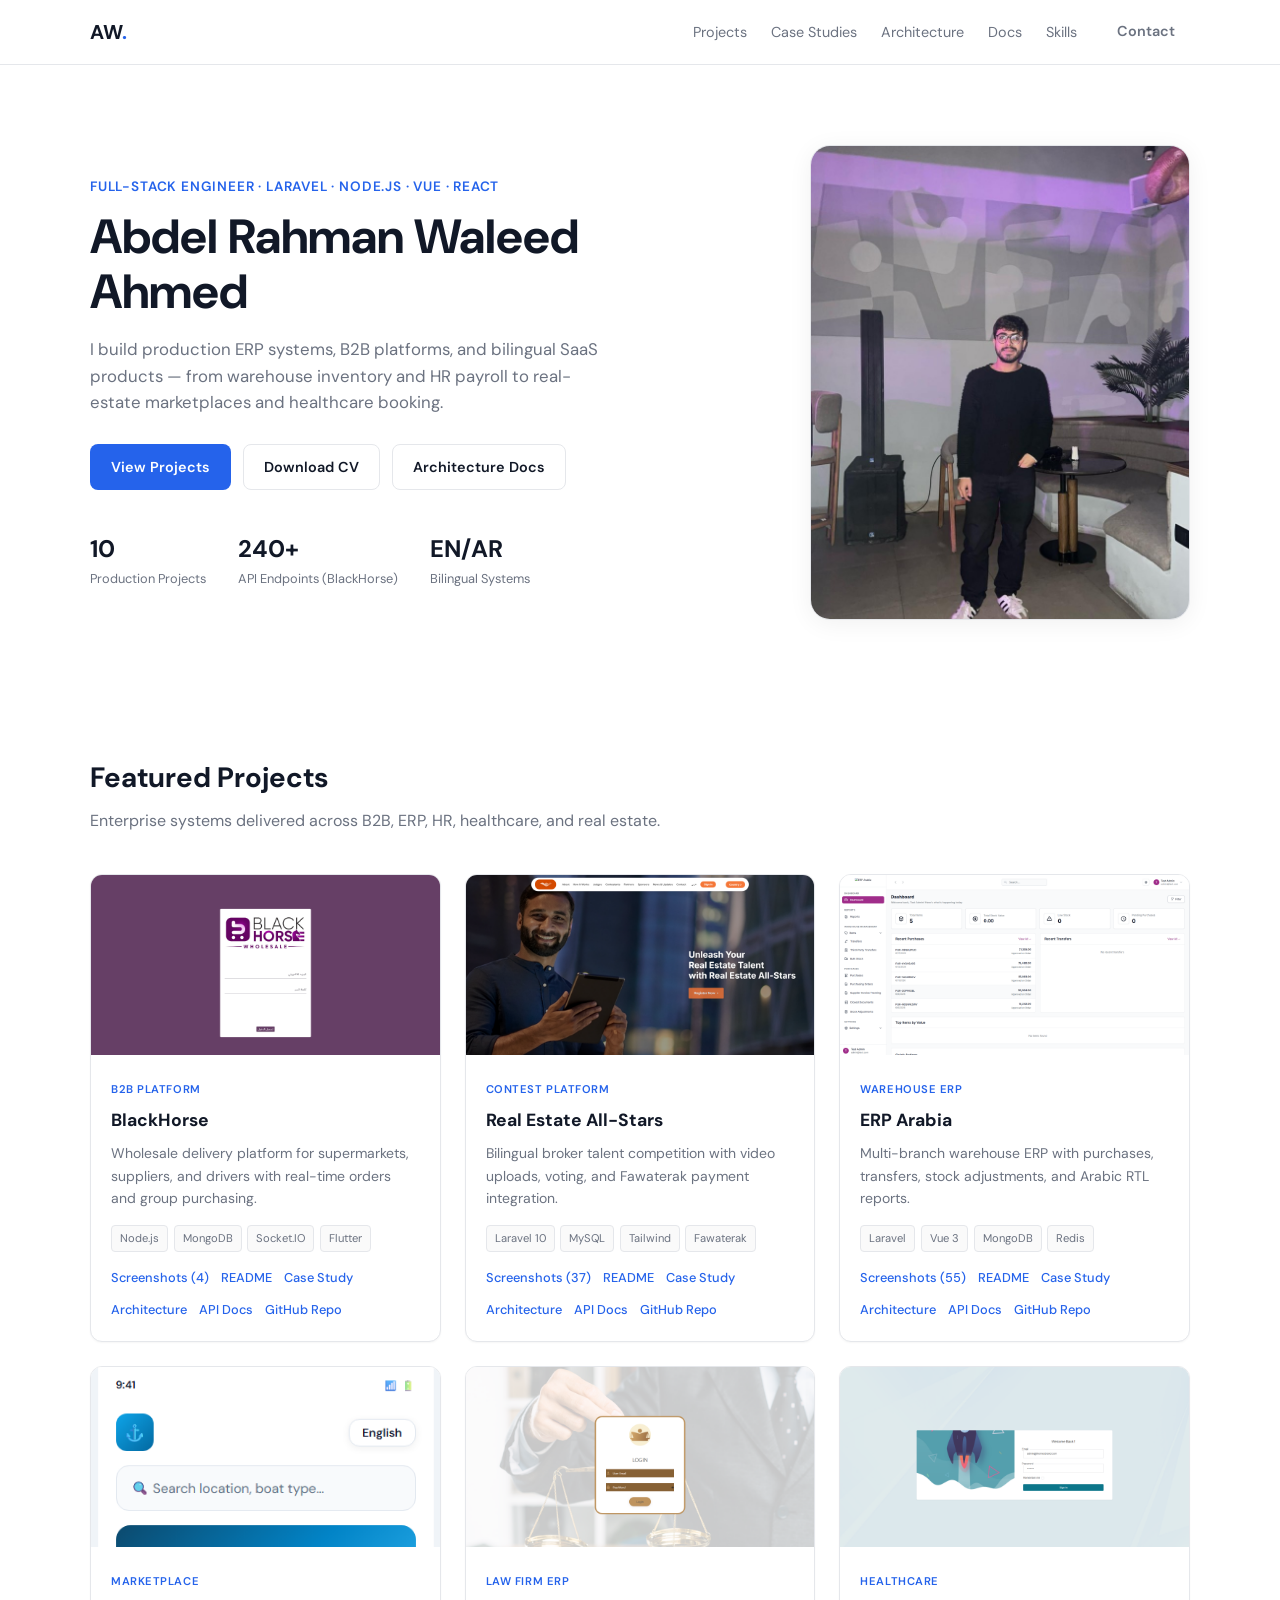
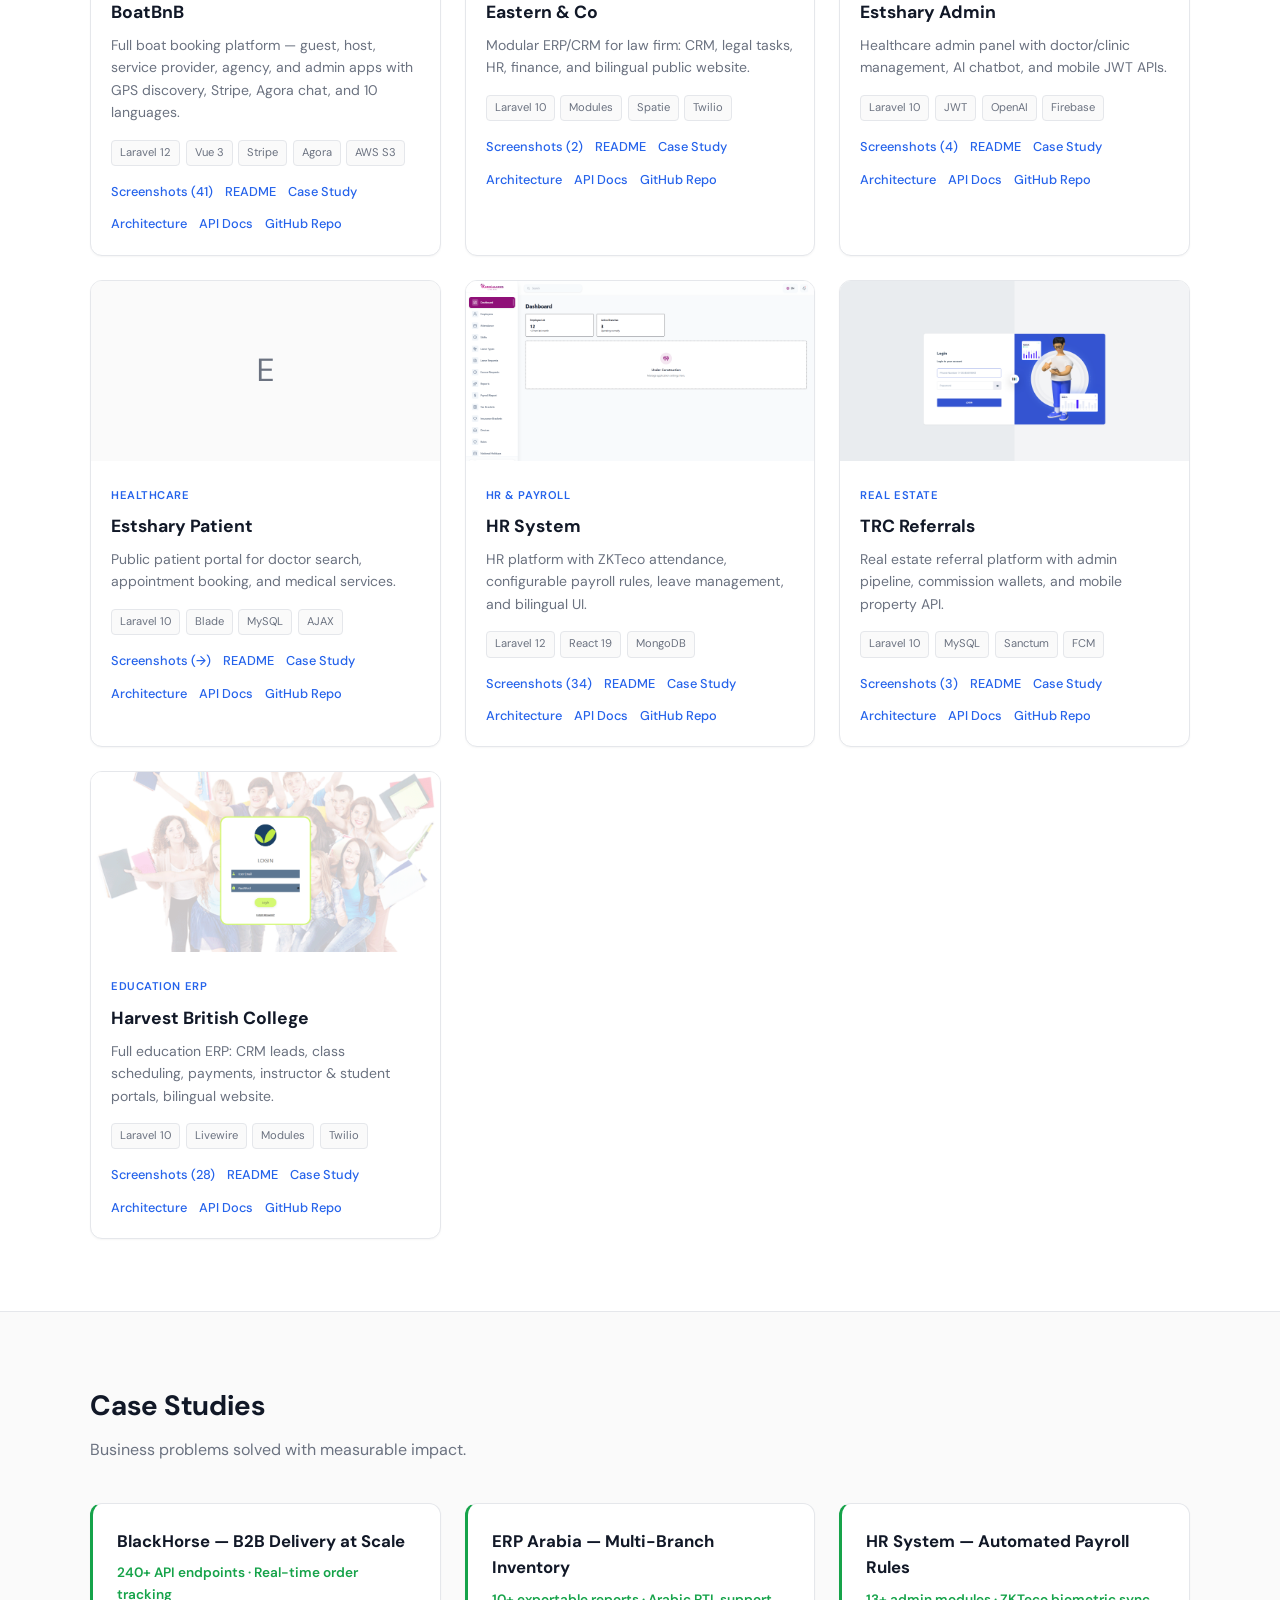
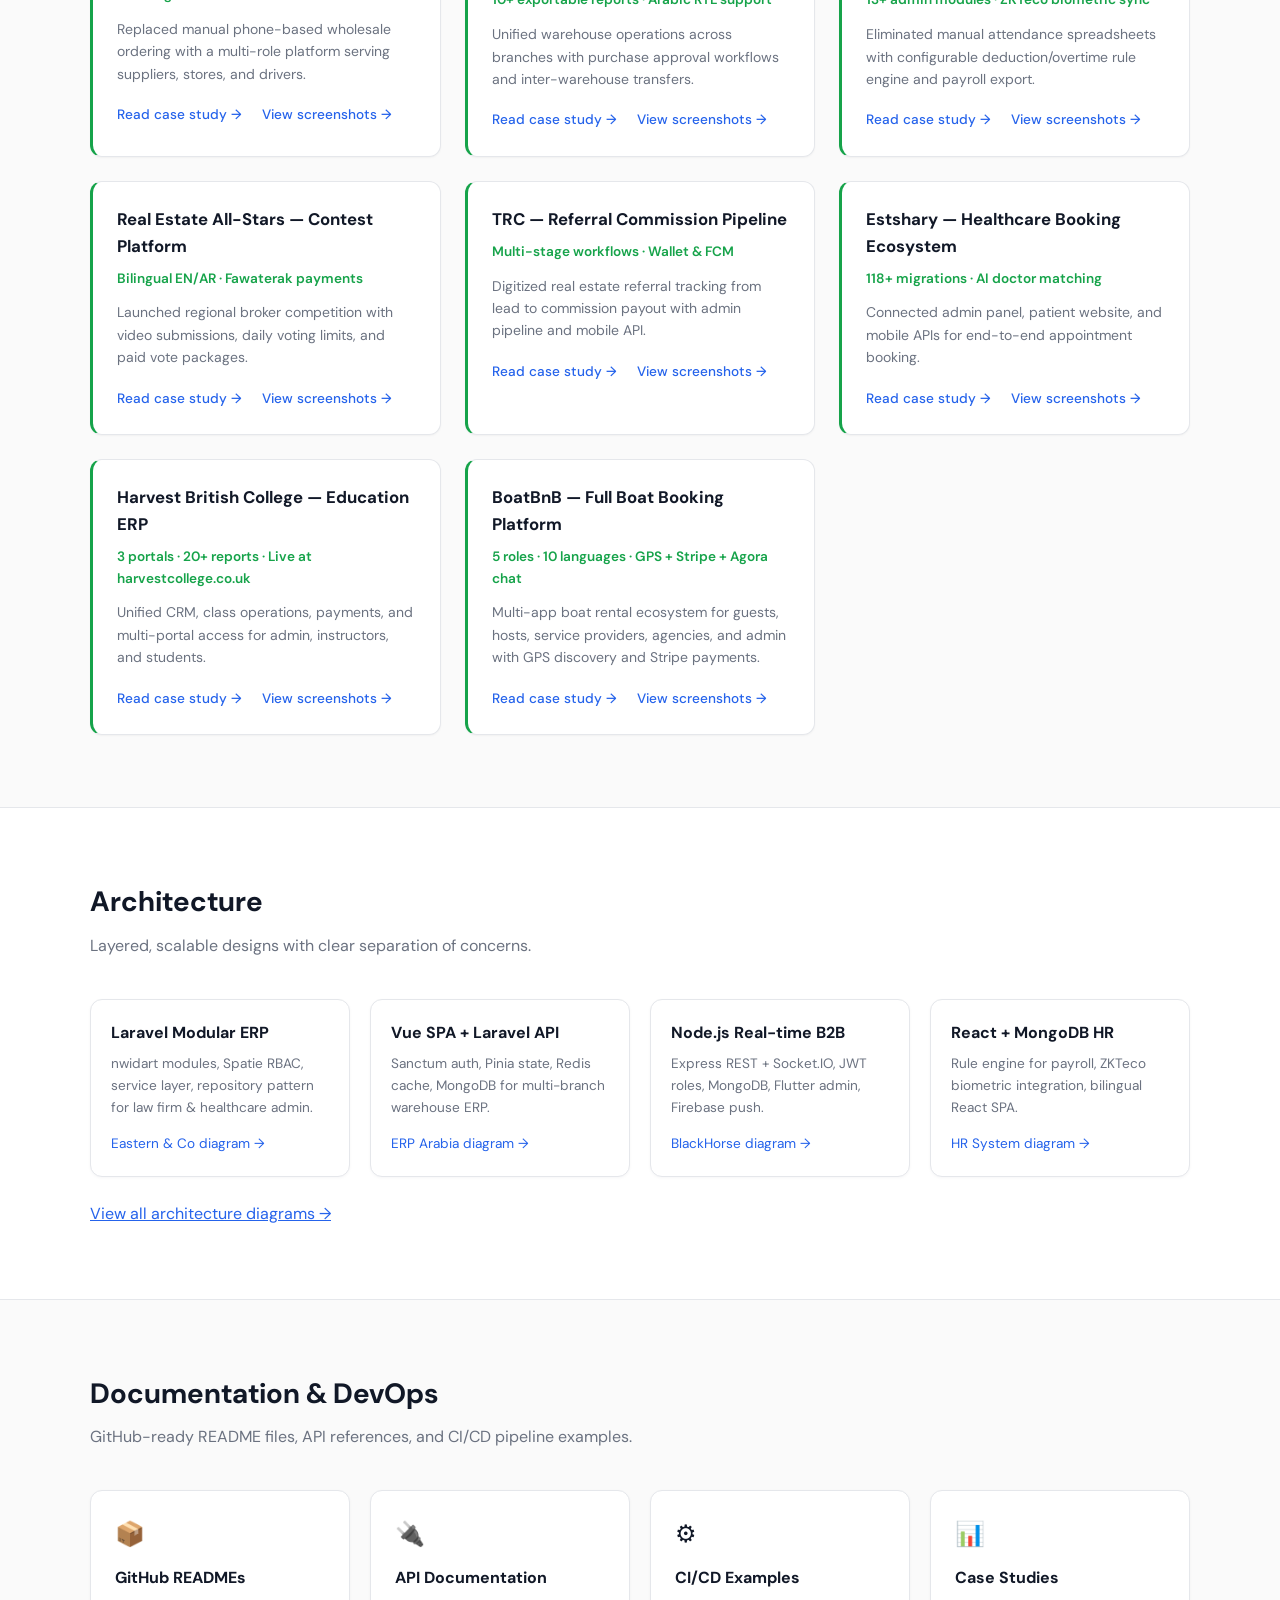
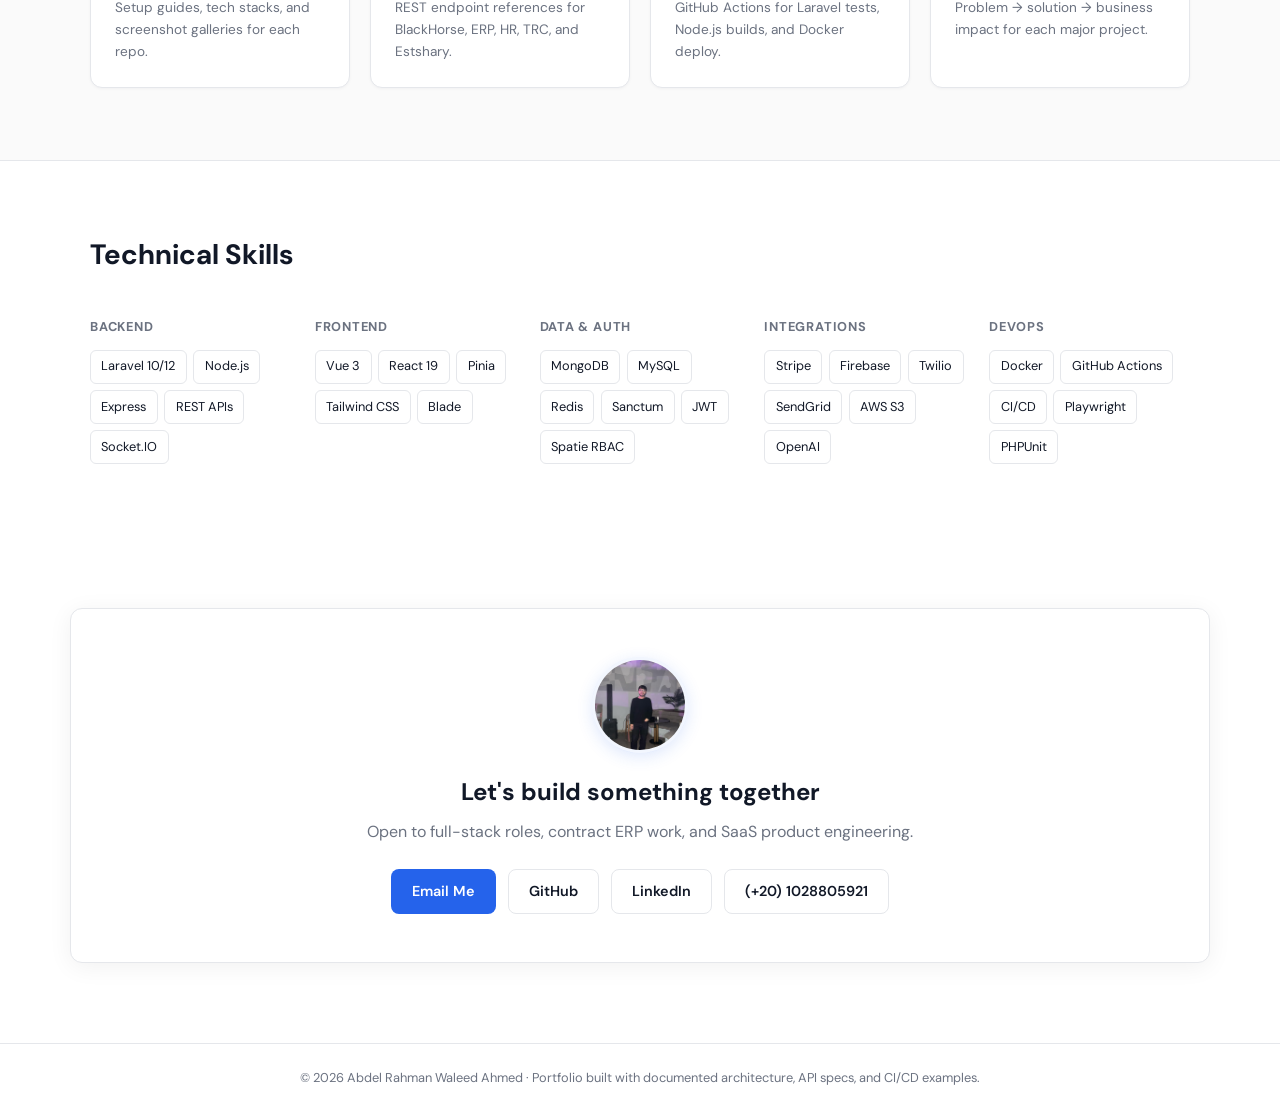
==== index.html @ 7616c43e "Switch portfolio to clean white theme and sync latest content" ====
<!DOCTYPE html>
<html lang="en">
<head>
  <meta charset="UTF-8">
  <meta name="viewport" content="width=device-width, initial-scale=1.0">
  <meta name="description" content="Abdel Rahman Waleed Ahmed — Full-stack engineer portfolio: Laravel, Node.js, Vue, React, ERP systems, and SaaS platforms.">
  <meta name="theme-color" content="#ffffff">
  <meta name="color-scheme" content="light">
  <title>Abdel Rahman Waleed Ahmed — Full-Stack Portfolio</title>
  <link rel="preconnect" href="https://fonts.googleapis.com">
  <link rel="preconnect" href="https://fonts.gstatic.com" crossorigin>
  <link href="https://fonts.googleapis.com/css2?family=DM+Sans:ital,opsz,wght@0,9..40,400;0,9..40,500;0,9..40,600;0,9..40,700;1,9..40,400&family=JetBrains+Mono:wght@400;500&display=swap" rel="stylesheet">
  <link rel="stylesheet" href="css/style.css">
</head>
<body>
  <header class="site-header" id="top">
    <nav class="nav container">
      <a class="logo" href="#top">AW<span>.</span></a>
      <button class="nav-toggle" aria-label="Toggle menu" aria-expanded="false">
        <span></span><span></span><span></span>
      </button>
      <ul class="nav-links">
        <li><a href="#projects">Projects</a></li>
        <li><a href="#case-studies">Case Studies</a></li>
        <li><a href="#architecture">Architecture</a></li>
        <li><a href="#docs">Docs</a></li>
        <li><a href="#skills">Skills</a></li>
        <li><a href="#contact" class="btn btn-sm">Contact</a></li>
      </ul>
    </nav>
  </header>

  <main>
    <section class="hero">
      <div class="container hero-grid">
        <div class="hero-content">
          <p class="eyebrow">Full-Stack Engineer · Laravel · Node.js · Vue · React</p>
          <h1>Abdel Rahman Waleed Ahmed</h1>
          <p class="hero-lead">
            I build production ERP systems, B2B platforms, and bilingual SaaS products —
            from warehouse inventory and HR payroll to real-estate marketplaces and healthcare booking.
          </p>
          <div class="hero-actions">
            <a href="#projects" class="btn btn-primary">View Projects</a>
          <a href="assets/Abdel_Rahman_Waleed_Ahmed_CV_Final_2026.pdf" class="btn btn-ghost" download>Download CV</a>
          <a href="docs/architecture/OVERVIEW.md" class="btn btn-ghost">Architecture Docs</a>
          </div>
          <div class="hero-stats">
            <div><strong>10</strong><span>Production Projects</span></div>
            <div><strong>240+</strong><span>API Endpoints (BlackHorse)</span></div>
            <div><strong>EN/AR</strong><span>Bilingual Systems</span></div>
          </div>
        </div>
        <div class="hero-visual">
          <div class="hero-photo-wrap">
            <img src="assets/profile.png" alt="Abdel Rahman Waleed Ahmed" class="hero-photo" width="400" height="500">
          </div>
        </div>
      </div>
    </section>

    <section id="projects" class="section">
      <div class="container">
        <div class="section-head">
          <h2>Featured Projects</h2>
          <p>Enterprise systems delivered across B2B, ERP, HR, healthcare, and real estate.</p>
        </div>
        <div class="project-grid" id="project-grid"></div>
      </div>
    </section>

    <section id="case-studies" class="section section-alt">
      <div class="container">
        <div class="section-head">
          <h2>Case Studies</h2>
          <p>Business problems solved with measurable impact.</p>
        </div>
        <div class="case-grid" id="case-grid"></div>
      </div>
    </section>

    <section id="architecture" class="section">
      <div class="container">
        <div class="section-head">
          <h2>Architecture</h2>
          <p>Layered, scalable designs with clear separation of concerns.</p>
        </div>
        <div class="arch-cards">
          <article class="arch-card">
            <h3>Laravel Modular ERP</h3>
            <p>nwidart modules, Spatie RBAC, service layer, repository pattern for law firm & healthcare admin.</p>
            <a href="docs/architecture/easternco-law-erp.md">Eastern & Co diagram →</a>
          </article>
          <article class="arch-card">
            <h3>Vue SPA + Laravel API</h3>
            <p>Sanctum auth, Pinia state, Redis cache, MongoDB for multi-branch warehouse ERP.</p>
            <a href="docs/architecture/erp-arabia.md">ERP Arabia diagram →</a>
          </article>
          <article class="arch-card">
            <h3>Node.js Real-time B2B</h3>
            <p>Express REST + Socket.IO, JWT roles, MongoDB, Flutter admin, Firebase push.</p>
            <a href="docs/architecture/blackhorse.md">BlackHorse diagram →</a>
          </article>
          <article class="arch-card">
            <h3>React + MongoDB HR</h3>
            <p>Rule engine for payroll, ZKTeco biometric integration, bilingual React SPA.</p>
            <a href="docs/architecture/hr-system.md">HR System diagram →</a>
          </article>
        </div>
        <p class="arch-link"><a href="docs/architecture/OVERVIEW.md">View all architecture diagrams →</a></p>
      </div>
    </section>

    <section id="docs" class="section section-alt">
      <div class="container">
        <div class="section-head">
          <h2>Documentation & DevOps</h2>
          <p>GitHub-ready README files, API references, and CI/CD pipeline examples.</p>
        </div>
        <div class="docs-grid">
          <a class="doc-card" href="github-readmes/">
            <span class="doc-icon">📦</span>
            <h3>GitHub READMEs</h3>
            <p>Setup guides, tech stacks, and screenshot galleries for each repo.</p>
          </a>
          <a class="doc-card" href="docs/api/OVERVIEW.md">
            <span class="doc-icon">🔌</span>
            <h3>API Documentation</h3>
            <p>REST endpoint references for BlackHorse, ERP, HR, TRC, and Estshary.</p>
          </a>
          <a class="doc-card" href="github-examples/.github/workflows/">
            <span class="doc-icon">⚙️</span>
            <h3>CI/CD Examples</h3>
            <p>GitHub Actions for Laravel tests, Node.js builds, and Docker deploy.</p>
          </a>
          <a class="doc-card" href="case-studies/">
            <span class="doc-icon">📊</span>
            <h3>Case Studies</h3>
            <p>Problem → solution → business impact for each major project.</p>
          </a>
        </div>
      </div>
    </section>

    <section id="skills" class="section">
      <div class="container">
        <div class="section-head">
          <h2>Technical Skills</h2>
        </div>
        <div class="skills-wrap">
          <div class="skill-group">
            <h4>Backend</h4>
            <div class="tags">
              <span>Laravel 10/12</span><span>Node.js</span><span>Express</span><span>REST APIs</span><span>Socket.IO</span>
            </div>
          </div>
          <div class="skill-group">
            <h4>Frontend</h4>
            <div class="tags">
              <span>Vue 3</span><span>React 19</span><span>Pinia</span><span>Tailwind CSS</span><span>Blade</span>
            </div>
          </div>
          <div class="skill-group">
            <h4>Data & Auth</h4>
            <div class="tags">
              <span>MongoDB</span><span>MySQL</span><span>Redis</span><span>Sanctum</span><span>JWT</span><span>Spatie RBAC</span>
            </div>
          </div>
          <div class="skill-group">
            <h4>Integrations</h4>
            <div class="tags">
              <span>Stripe</span><span>Firebase</span><span>Twilio</span><span>SendGrid</span><span>AWS S3</span><span>OpenAI</span>
            </div>
          </div>
          <div class="skill-group">
            <h4>DevOps</h4>
            <div class="tags">
              <span>Docker</span><span>GitHub Actions</span><span>CI/CD</span><span>Playwright</span><span>PHPUnit</span>
            </div>
          </div>
        </div>
      </div>
    </section>

    <section id="contact" class="section section-contact">
      <div class="container contact-box">
        <img src="assets/profile.png" alt="" class="contact-avatar" width="96" height="96">
        <h2>Let's build something together</h2>
        <p>Open to full-stack roles, contract ERP work, and SaaS product engineering.</p>
        <div class="contact-links">
          <a href="mailto:abdelrahman.waleed500@gmail.com" class="btn btn-primary">Email Me</a>
          <a href="https://github.com/Abdelrahmanwaleed930" class="btn btn-ghost" target="_blank" rel="noopener">GitHub</a>
          <a href="https://linkedin.com/in/abdelrahman-waleed-456081278" class="btn btn-ghost" target="_blank" rel="noopener">LinkedIn</a>
          <a href="tel:+201028805921" class="btn btn-ghost">(+20) 1028805921</a>
        </div>
      </div>
    </section>
  </main>

  <footer class="site-footer">
    <div class="container">
      <p>&copy; 2026 Abdel Rahman Waleed Ahmed · Portfolio built with documented architecture, API specs, and CI/CD examples.</p>
    </div>
  </footer>

  <script src="js/gallery-manifest.js"></script>
  <script src="js/projects.js"></script>
  <script src="js/main.js"></script>
</body>
</html>
---- css/style.css ----
:root {
  --bg: #ffffff;
  --bg-alt: #fafafa;
  --surface: #ffffff;
  --border: #e5e7eb;
  --text: #111827;
  --muted: #6b7280;
  --accent: #2563eb;
  --accent-soft: rgba(37, 99, 235, 0.06);
  --green: #16a34a;
  --radius: 12px;
  --shadow: 0 4px 24px rgba(0, 0, 0, 0.06);
  --font: 'DM Sans', system-ui, sans-serif;
  --mono: 'JetBrains Mono', monospace;
  color-scheme: light;
}

*, *::before, *::after { box-sizing: border-box; margin: 0; padding: 0; }
html { scroll-behavior: smooth; }
body {
  font-family: var(--font);
  background: var(--bg);
  color: var(--text);
  line-height: 1.6;
  -webkit-font-smoothing: antialiased;
}

.container { max-width: 1140px; margin: 0 auto; padding: 0 1.25rem; }

/* Header */
.site-header {
  position: sticky; top: 0; z-index: 100;
  background: rgba(255, 255, 255, 0.98);
  backdrop-filter: blur(12px);
  border-bottom: 1px solid var(--border);
}
.nav { display: flex; align-items: center; justify-content: space-between; height: 64px; }
.logo { font-weight: 700; font-size: 1.25rem; color: var(--text); text-decoration: none; }
.logo span { color: var(--accent); }
.nav-links { display: flex; align-items: center; gap: 1.5rem; list-style: none; }
.nav-links a { color: var(--muted); text-decoration: none; font-size: 0.9rem; transition: color 0.2s; }
.nav-links a:hover { color: var(--text); }
.nav-toggle { display: none; background: none; border: none; cursor: pointer; padding: 4px; }
.nav-toggle span { display: block; width: 22px; height: 2px; background: var(--text); margin: 5px 0; }

.btn {
  display: inline-flex; align-items: center; justify-content: center;
  padding: 0.65rem 1.25rem; border-radius: 8px; font-weight: 600; font-size: 0.9rem;
  text-decoration: none; border: 1px solid transparent; transition: all 0.2s; cursor: pointer;
}
.btn-sm { padding: 0.45rem 0.9rem; font-size: 0.85rem; }
.btn-primary { background: var(--accent); color: #fff; }
.btn-primary:hover { filter: brightness(1.08); }
.btn-ghost { border-color: var(--border); color: var(--text); background: var(--surface); }
.btn-ghost:hover { border-color: var(--accent); color: var(--accent); }

/* Hero */
.hero {
  padding: 5rem 0 4rem;
  background: #ffffff;
}
.hero-grid { display: grid; grid-template-columns: 1fr 1fr; gap: 3rem; align-items: center; }
.eyebrow { color: var(--accent); font-size: 0.85rem; font-weight: 600; text-transform: uppercase; letter-spacing: 0.06em; margin-bottom: 0.75rem; }
.hero h1 { font-size: clamp(2rem, 5vw, 3rem); font-weight: 700; line-height: 1.15; margin-bottom: 1rem; color: var(--text); }
.hero-lead { color: var(--muted); font-size: 1.05rem; max-width: 520px; margin-bottom: 1.75rem; }
.hero-actions { display: flex; gap: 0.75rem; flex-wrap: wrap; margin-bottom: 2.5rem; }
.hero-stats { display: flex; gap: 2rem; flex-wrap: wrap; }
.hero-stats div { display: flex; flex-direction: column; }
.hero-stats strong { font-size: 1.5rem; color: var(--text); }
.hero-stats span { font-size: 0.8rem; color: var(--muted); }

.hero-photo-wrap {
  border-radius: 20px; overflow: hidden;
  box-shadow: var(--shadow);
  border: 1px solid var(--border);
  background: var(--surface);
  max-width: 380px; margin-left: auto;
}
.hero-photo {
  width: 100%; height: auto; display: block;
  object-fit: cover; object-position: center top;
  aspect-ratio: 4 / 5;
}

.code-window {
  background: var(--surface); border: 1px solid var(--border); border-radius: var(--radius);
  overflow: hidden; box-shadow: var(--shadow);
}
.code-bar { display: flex; gap: 6px; padding: 12px 16px; background: #fafafa; border-bottom: 1px solid var(--border); }
.code-bar span { width: 10px; height: 10px; border-radius: 50%; background: var(--border); }
.code-bar span:nth-child(1) { background: #ef4444; }
.code-bar span:nth-child(2) { background: #eab308; }
.code-bar span:nth-child(3) { background: #22c55e; }
.code-window pre { padding: 1.25rem; overflow-x: auto; font-family: var(--mono); font-size: 0.8rem; line-height: 1.7; background: #fafafa; }
.c-kw { color: #7c3aed; }
.c-str { color: #059669; }

/* Sections */
.section { padding: 4.5rem 0; }
.section-alt { background: #fafafa; border-top: 1px solid var(--border); border-bottom: 1px solid var(--border); }
.section-head { margin-bottom: 2.5rem; max-width: 600px; }
.section-head h2 { font-size: 1.75rem; margin-bottom: 0.5rem; color: var(--text); }
.section-head p { color: var(--muted); }

/* Projects */
.project-grid { display: grid; grid-template-columns: repeat(auto-fill, minmax(320px, 1fr)); gap: 1.5rem; }
.project-card {
  background: var(--surface); border: 1px solid var(--border); border-radius: var(--radius);
  overflow: hidden; transition: border-color 0.2s, transform 0.2s, box-shadow 0.2s;
  box-shadow: 0 1px 2px rgba(0, 0, 0, 0.04);
}
.project-card:hover { border-color: var(--accent); transform: translateY(-2px); box-shadow: var(--shadow); }
.project-thumb {
  height: 180px; background: #fafafa; overflow: hidden; position: relative;
}
.project-thumb img { width: 100%; height: 100%; object-fit: cover; object-position: top; }
.project-thumb .placeholder {
  display: flex; align-items: center; justify-content: center; height: 100%;
  color: var(--muted); font-size: 2rem;
}
.project-body { padding: 1.25rem; }
.project-tag { font-size: 0.7rem; font-weight: 600; text-transform: uppercase; letter-spacing: 0.05em; color: var(--accent); }
.project-body h3 { font-size: 1.1rem; margin: 0.35rem 0 0.5rem; }
.project-body p { color: var(--muted); font-size: 0.875rem; margin-bottom: 1rem; }
.project-stack { display: flex; flex-wrap: wrap; gap: 0.35rem; margin-bottom: 1rem; }
.project-stack span {
  font-size: 0.7rem; padding: 0.2rem 0.5rem; background: #fafafa;
  border: 1px solid var(--border); border-radius: 4px; color: var(--muted);
}
.project-links { display: flex; gap: 0.75rem; flex-wrap: wrap; }
.project-links a { font-size: 0.8rem; color: var(--accent); text-decoration: none; font-weight: 500; }
.project-links a:hover { text-decoration: underline; }

/* Case studies */
.case-grid { display: grid; grid-template-columns: repeat(auto-fill, minmax(340px, 1fr)); gap: 1.5rem; }
.case-card {
  background: var(--surface); border: 1px solid var(--border); border-radius: var(--radius);
  padding: 1.5rem; border-left: 3px solid var(--green);
  box-shadow: 0 1px 2px rgba(0, 0, 0, 0.04);
}
.case-card h3 { font-size: 1.05rem; margin-bottom: 0.5rem; }
.case-card .impact { color: var(--green); font-weight: 600; font-size: 0.85rem; margin-bottom: 0.75rem; }
.case-card p { color: var(--muted); font-size: 0.875rem; margin-bottom: 1rem; }
.case-card a { color: var(--accent); font-size: 0.85rem; text-decoration: none; font-weight: 500; }
.case-card .case-gallery-link { display: inline-block; margin-left: 1rem; }

/* Gallery page */
.gallery-tabs { display: flex; gap: 0.5rem; flex-wrap: wrap; margin-bottom: 1.5rem; }
.gallery-tab {
  padding: 0.45rem 0.9rem; border-radius: 8px; border: 1px solid var(--border);
  background: var(--surface); color: var(--muted); font-size: 0.85rem; cursor: pointer;
}
.gallery-tab.active { border-color: var(--accent); color: var(--accent); background: var(--accent-soft); }
.gallery-grid {
  display: grid; grid-template-columns: repeat(auto-fill, minmax(260px, 1fr)); gap: 1rem; margin-bottom: 2rem;
}
.gallery-item {
  background: var(--surface); border: 1px solid var(--border); border-radius: var(--radius);
  overflow: hidden; cursor: pointer; transition: border-color 0.2s, transform 0.2s;
  box-shadow: 0 1px 2px rgba(0, 0, 0, 0.04);
}
.gallery-item:hover { border-color: var(--accent); transform: translateY(-2px); }
.gallery-item img { width: 100%; height: 200px; object-fit: cover; object-position: top; display: block; background: #fafafa; }
.gallery-item figcaption {
  padding: 0.6rem 0.75rem; font-size: 0.75rem; color: var(--muted);
  text-transform: capitalize; border-top: 1px solid var(--border);
}
.gallery-empty { color: var(--muted); padding: 2rem; text-align: center; }
.project-doc-links { display: flex; gap: 0.75rem; flex-wrap: wrap; margin-top: 1rem; }

.lightbox {
  position: fixed; inset: 0; z-index: 200; background: rgba(255, 255, 255, 0.96);
  display: flex; flex-direction: column; align-items: center; justify-content: center; padding: 2rem;
}
.lightbox[hidden] { display: none !important; }
.lightbox img { max-width: min(95vw, 1200px); max-height: 80vh; object-fit: contain; border-radius: 8px; }
.lightbox-close, .lightbox-prev, .lightbox-next {
  position: absolute; background: var(--surface); border: 1px solid var(--border); color: var(--text);
  width: 44px; height: 44px; border-radius: 50%; font-size: 1.5rem; cursor: pointer;
}
.lightbox-close { top: 1rem; right: 1rem; }
.lightbox-prev { left: 1rem; top: 50%; transform: translateY(-50%); }
.lightbox-next { right: 1rem; top: 50%; transform: translateY(-50%); }
#lightbox-caption { color: var(--muted); margin-top: 1rem; font-size: 0.9rem; }

/* Architecture */
.arch-cards { display: grid; grid-template-columns: repeat(auto-fill, minmax(240px, 1fr)); gap: 1.25rem; }
.arch-card {
  background: var(--surface); border: 1px solid var(--border); border-radius: var(--radius); padding: 1.25rem;
  box-shadow: 0 1px 3px rgba(15, 23, 42, 0.04);
}
.arch-card h3 { font-size: 1rem; margin-bottom: 0.5rem; }
.arch-card p { color: var(--muted); font-size: 0.85rem; margin-bottom: 0.75rem; }
.arch-card a { color: var(--accent); font-size: 0.85rem; text-decoration: none; }
.arch-link { margin-top: 1.5rem; }
.arch-link a { color: var(--accent); }

/* Docs grid */
.docs-grid { display: grid; grid-template-columns: repeat(auto-fill, minmax(240px, 1fr)); gap: 1.25rem; }
.doc-card {
  background: var(--surface); border: 1px solid var(--border); border-radius: var(--radius);
  padding: 1.5rem; text-decoration: none; color: inherit; transition: border-color 0.2s, box-shadow 0.2s;
  box-shadow: 0 1px 3px rgba(15, 23, 42, 0.04);
}
.doc-card:hover { border-color: var(--accent); box-shadow: var(--shadow); }
.doc-icon { font-size: 1.5rem; display: block; margin-bottom: 0.75rem; }
.doc-card h3 { font-size: 1rem; margin-bottom: 0.4rem; }
.doc-card p { color: var(--muted); font-size: 0.85rem; }

/* Skills */
.skills-wrap { display: grid; grid-template-columns: repeat(auto-fill, minmax(200px, 1fr)); gap: 1.5rem; }
.skill-group h4 { font-size: 0.8rem; text-transform: uppercase; letter-spacing: 0.06em; color: var(--muted); margin-bottom: 0.75rem; }
.tags { display: flex; flex-wrap: wrap; gap: 0.4rem; }
.tags span {
  font-size: 0.8rem; padding: 0.35rem 0.65rem; background: var(--surface);
  border: 1px solid var(--border); border-radius: 6px; color: var(--text);
}

/* Contact */
.section-contact { padding-bottom: 5rem; }
.contact-box {
  text-align: center; background: var(--surface); border: 1px solid var(--border);
  border-radius: var(--radius); padding: 3rem 2rem;
  box-shadow: var(--shadow);
}
.contact-avatar {
  width: 96px; height: 96px; border-radius: 50%; object-fit: cover;
  border: 3px solid var(--accent-soft); box-shadow: 0 4px 16px rgba(37, 99, 235, 0.15);
  margin: 0 auto 1.25rem; display: block;
}
.contact-box h2 { margin-bottom: 0.5rem; }
.contact-box p { color: var(--muted); margin-bottom: 1.5rem; }
.contact-links { display: flex; gap: 0.75rem; justify-content: center; flex-wrap: wrap; }

.site-footer {
  border-top: 1px solid var(--border); padding: 1.5rem 0;
  text-align: center; color: var(--muted); font-size: 0.8rem;
  background: var(--surface);
}

@media (max-width: 768px) {
  .hero-grid { grid-template-columns: 1fr; }
  .hero-visual { order: -1; }
  .hero-photo-wrap { margin: 0 auto 1rem; max-width: 280px; }
  .nav-toggle { display: block; }
  .nav-links {
    display: none; position: absolute; top: 64px; left: 0; right: 0;
    flex-direction: column; background: var(--surface); padding: 1rem; border-bottom: 1px solid var(--border);
    box-shadow: var(--shadow);
  }
  .nav-links.open { display: flex; }
}
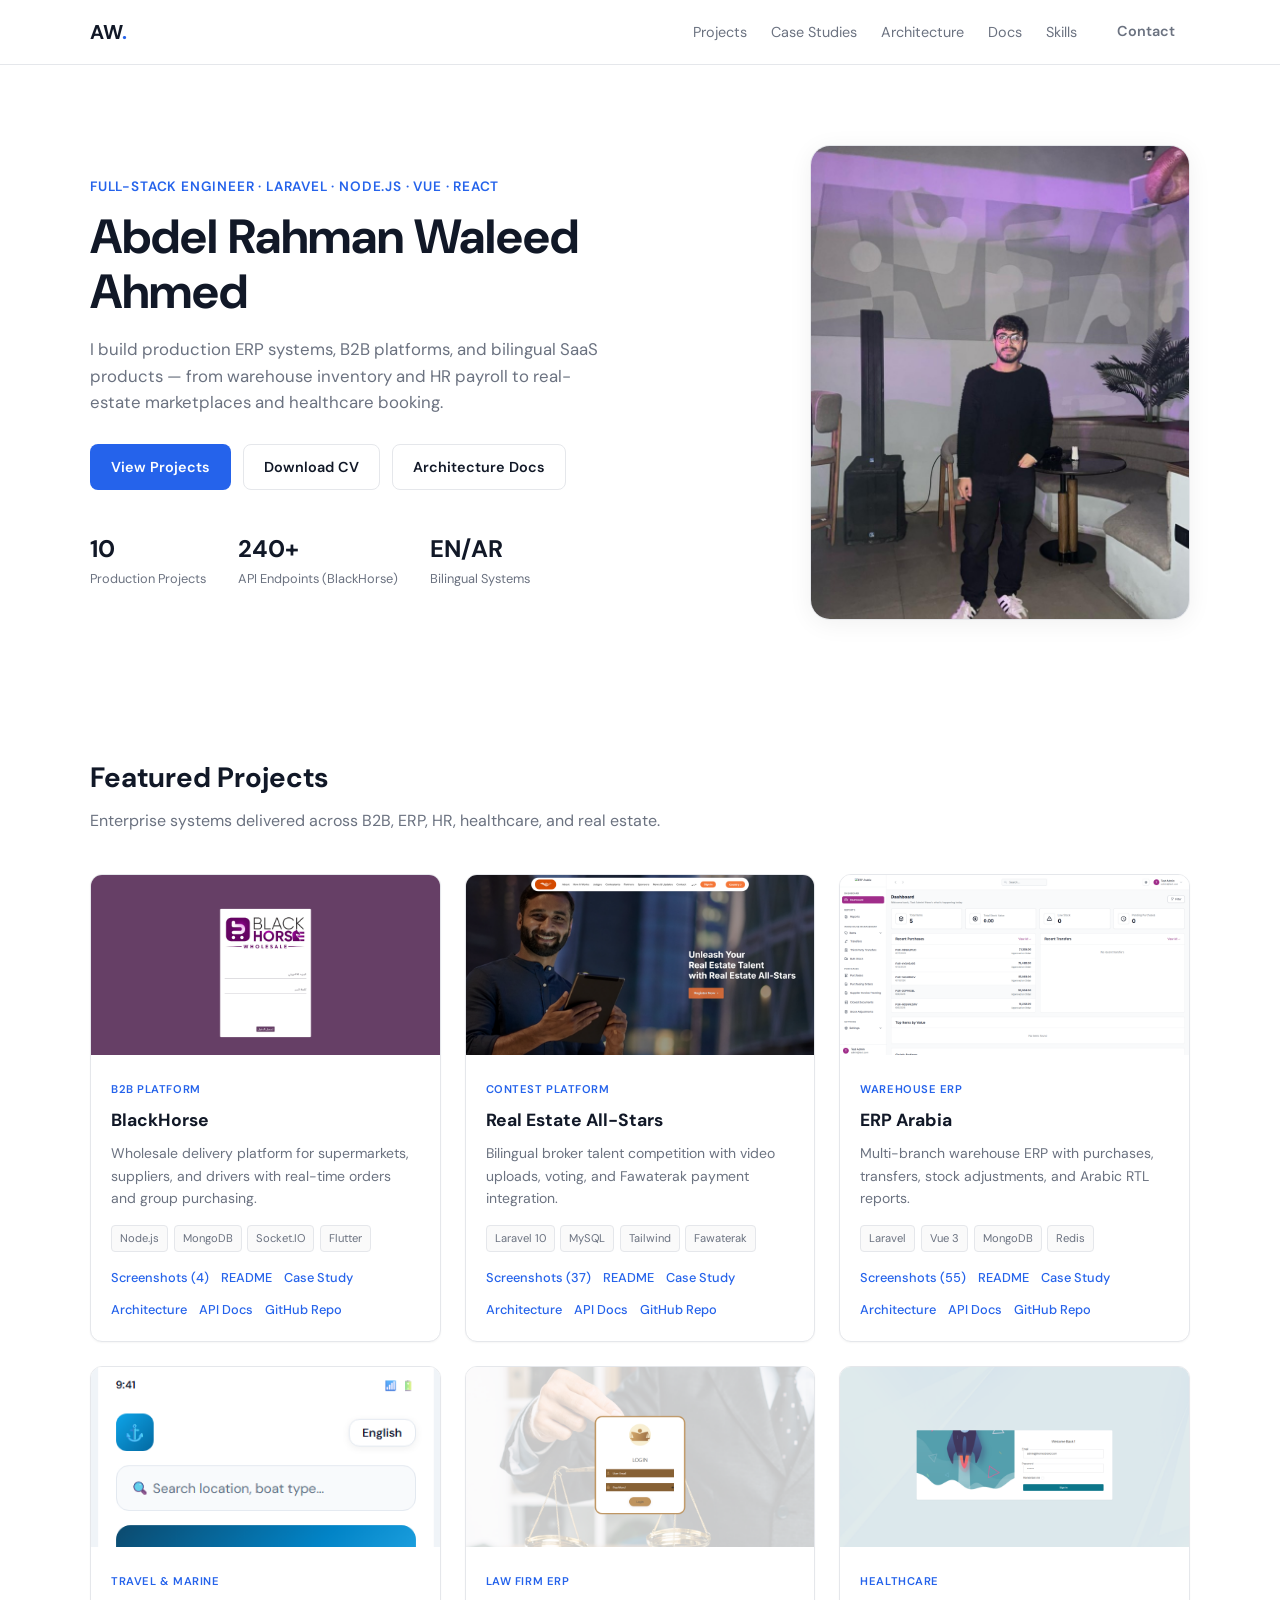
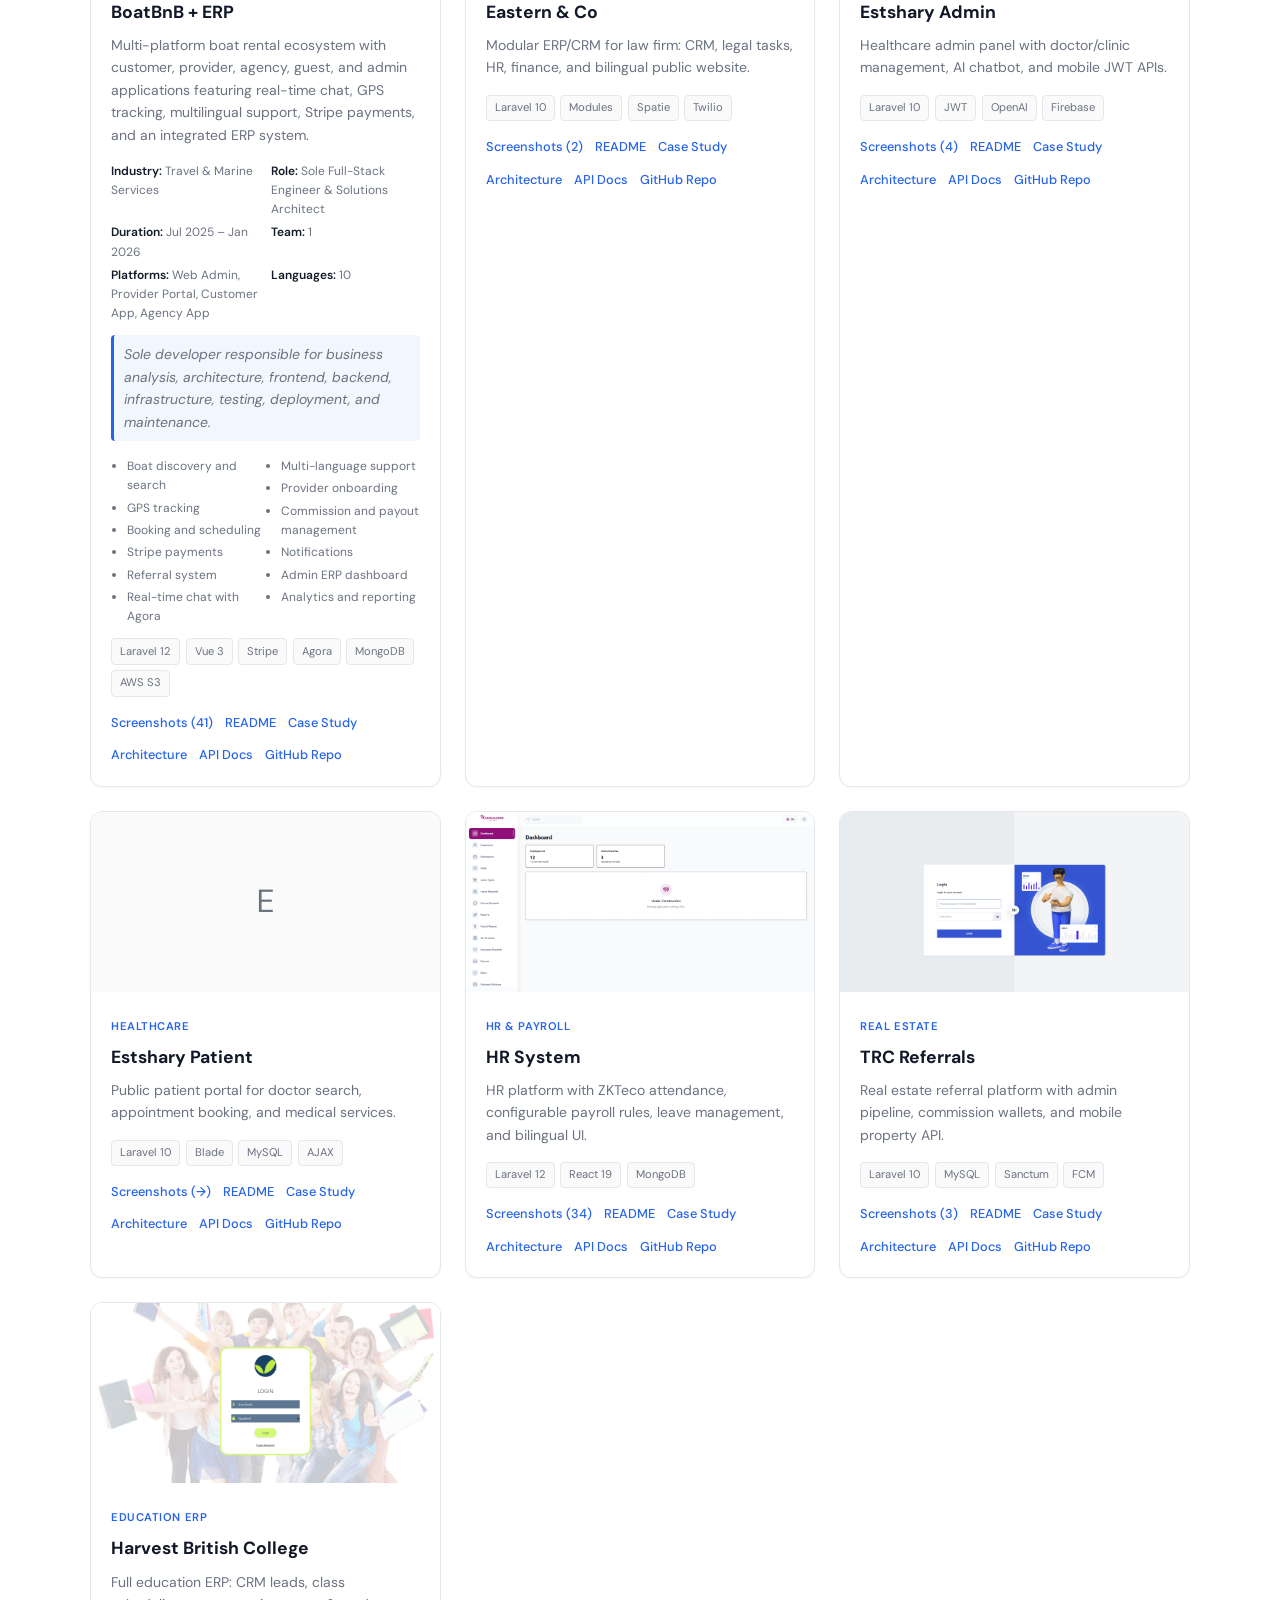
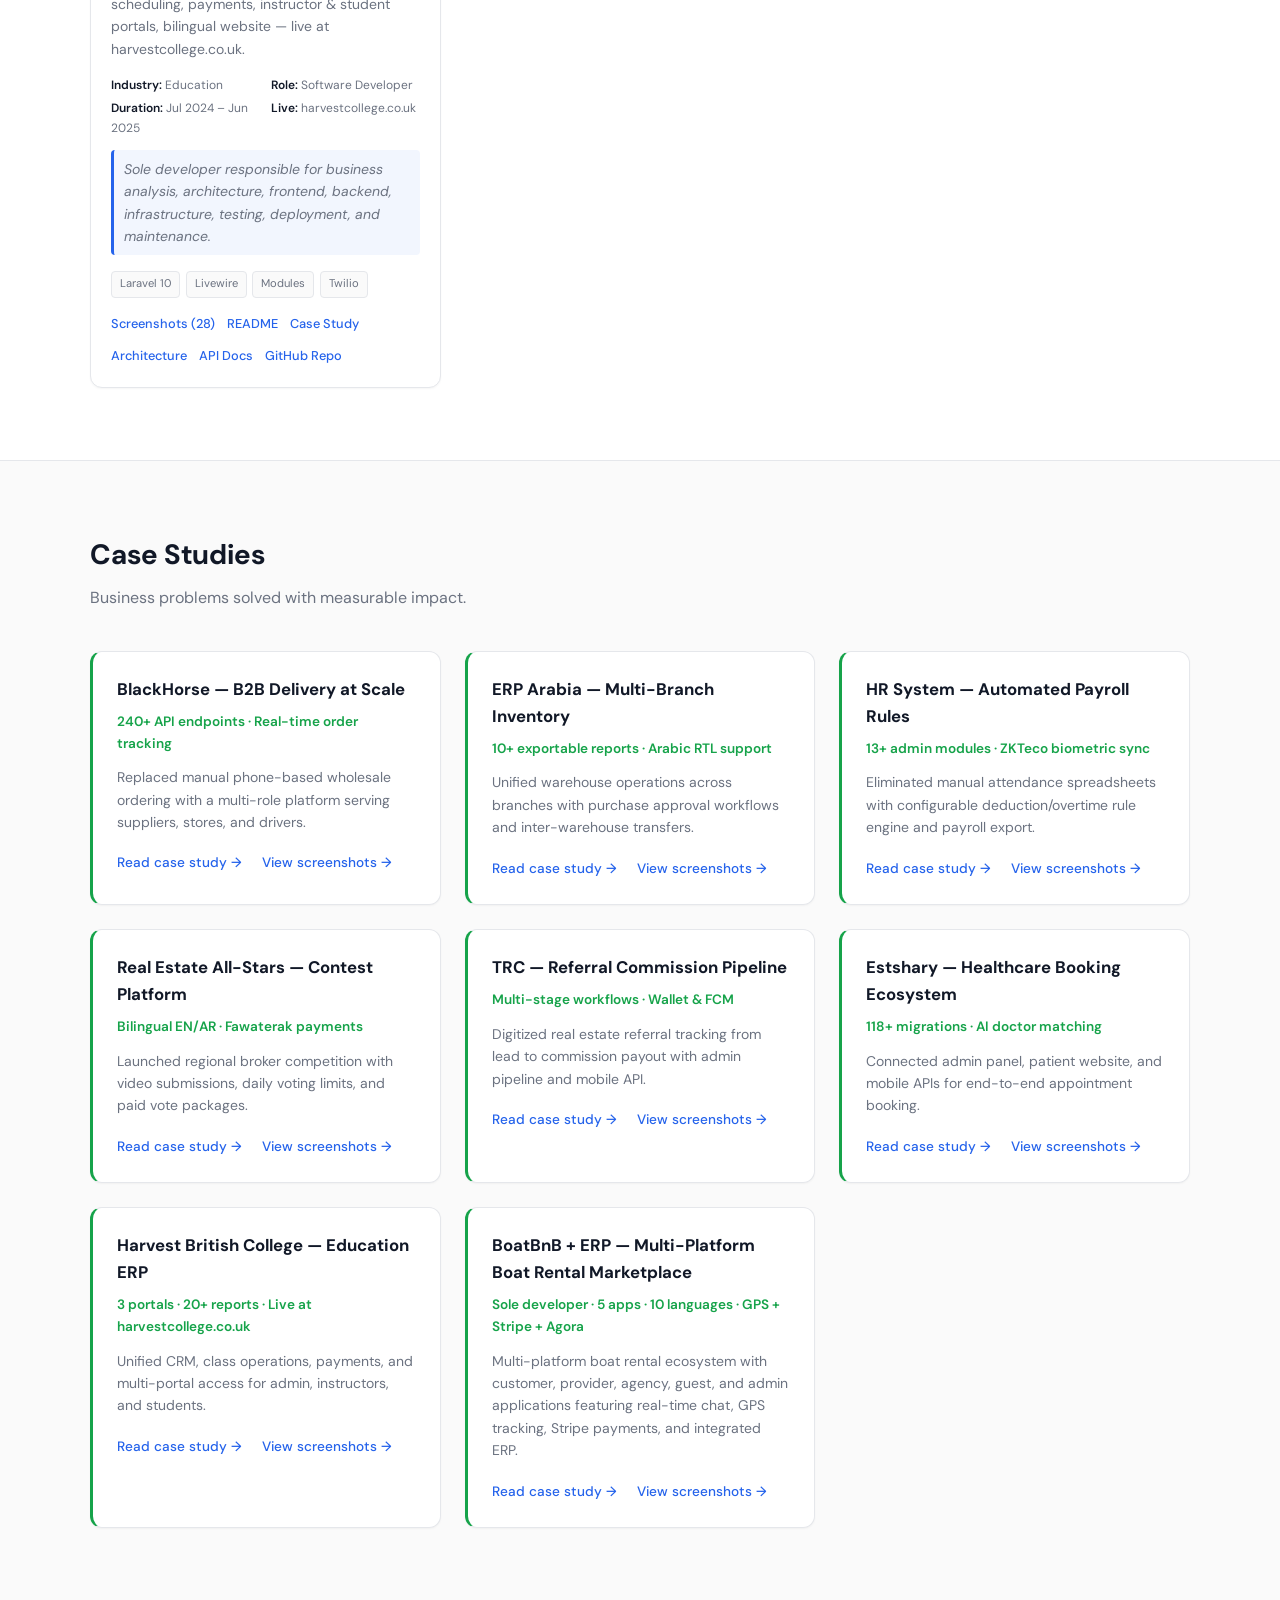
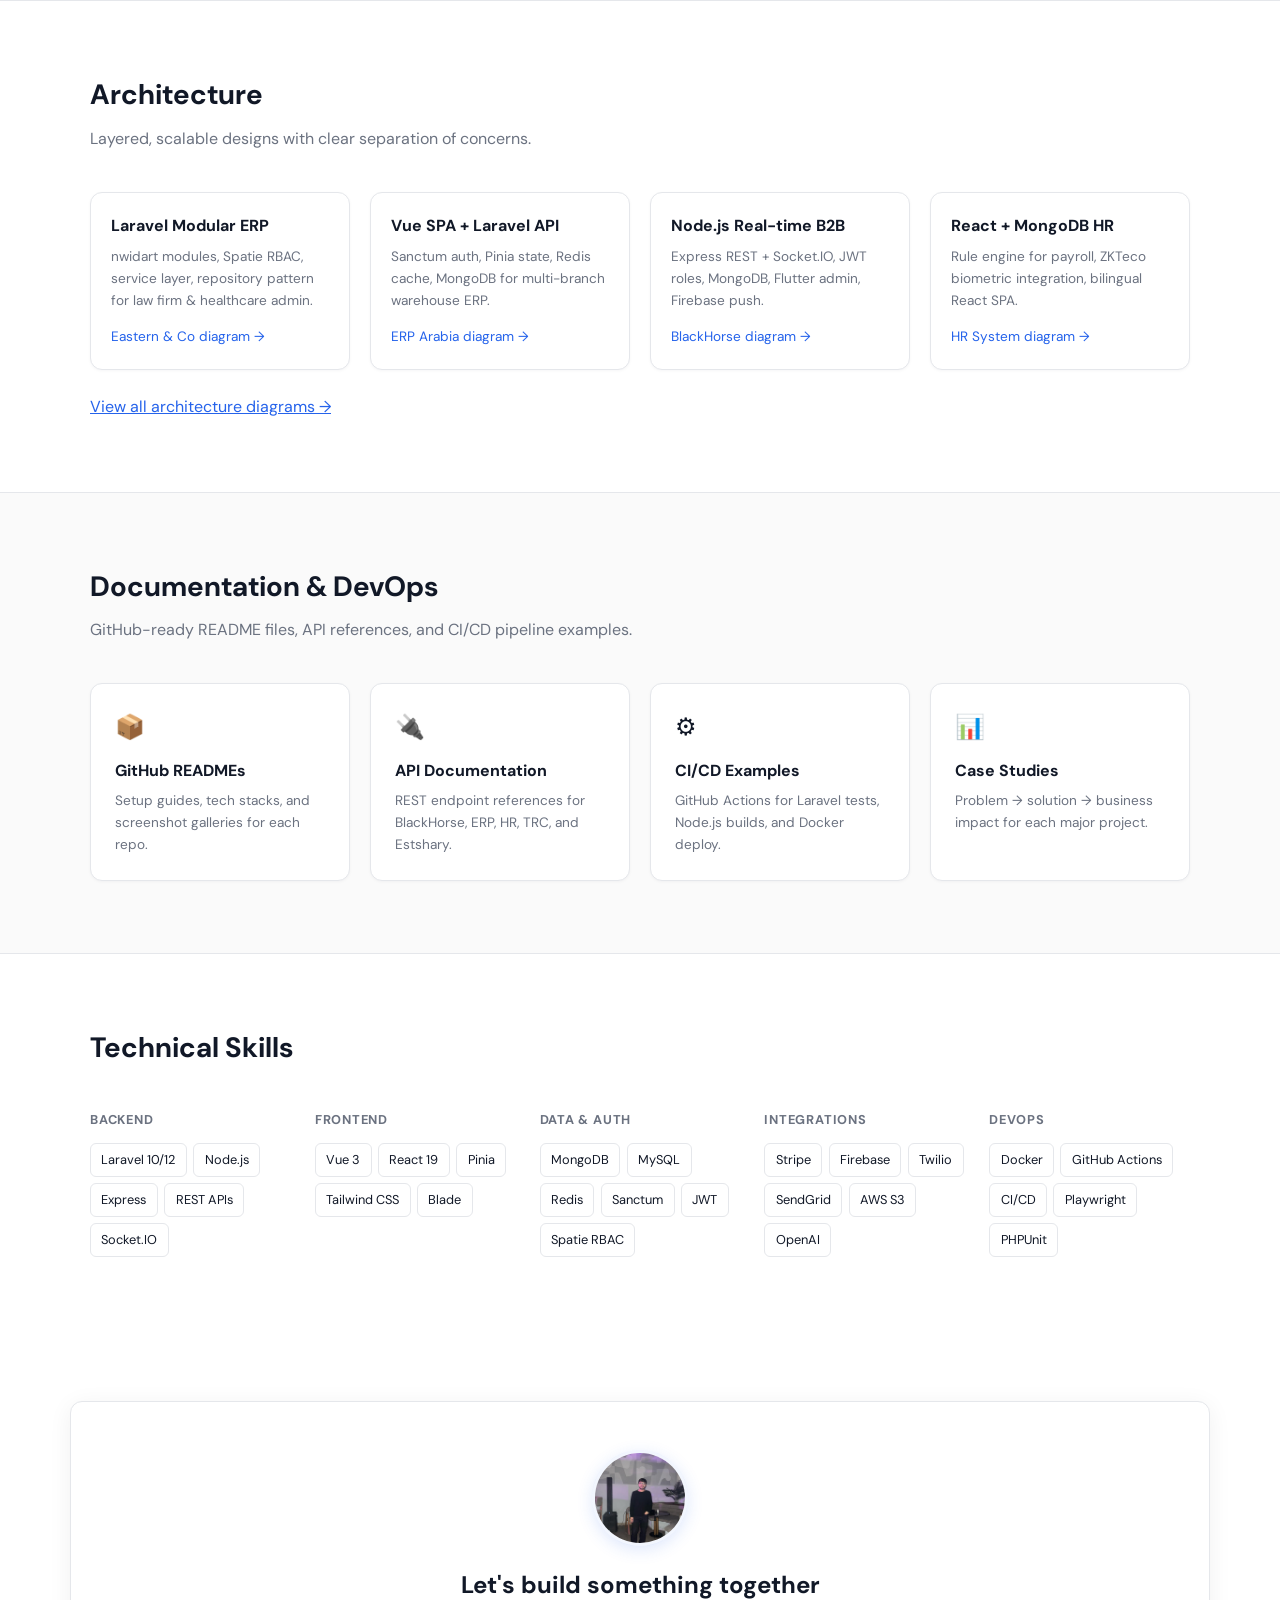
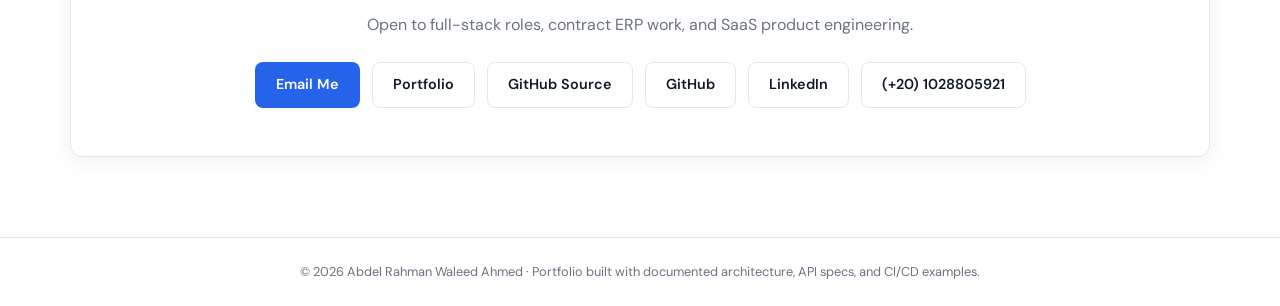
==== commit 43497996: "Update CV PDF, BoatBnB + ERP project details, Harvest links, and portfolio source" ====
--- a/index.html
+++ b/index.html
@@ -189,6 +189,8 @@
         <p>Open to full-stack roles, contract ERP work, and SaaS product engineering.</p>
         <div class="contact-links">
           <a href="mailto:abdelrahman.waleed500@gmail.com" class="btn btn-primary">Email Me</a>
+          <a href="https://abdelrahman1203.github.io/" class="btn btn-ghost" target="_blank" rel="noopener">Portfolio</a>
+          <a href="https://github.com/Abdelrahman1203/Abdelrahman1203.github.io" class="btn btn-ghost" target="_blank" rel="noopener">GitHub Source</a>
           <a href="https://github.com/Abdelrahmanwaleed930" class="btn btn-ghost" target="_blank" rel="noopener">GitHub</a>
           <a href="https://linkedin.com/in/abdelrahman-waleed-456081278" class="btn btn-ghost" target="_blank" rel="noopener">LinkedIn</a>
           <a href="tel:+201028805921" class="btn btn-ghost">(+20) 1028805921</a>
--- a/css/style.css
+++ b/css/style.css
@@ -131,6 +131,22 @@
 .project-links a { font-size: 0.8rem; color: var(--accent); text-decoration: none; font-weight: 500; }
 .project-links a:hover { text-decoration: underline; }
 
+.project-meta {
+  display: grid; grid-template-columns: 1fr 1fr; gap: 0.25rem 0.75rem;
+  margin: 0.75rem 0; font-size: 0.75rem; color: var(--muted);
+}
+.project-meta span strong { color: var(--text); font-weight: 600; }
+.project-note {
+  font-size: 0.78rem; color: var(--text); font-style: italic;
+  margin: 0.5rem 0 0.75rem; padding: 0.5rem 0.65rem;
+  background: var(--accent-soft); border-left: 3px solid var(--accent); border-radius: 4px;
+}
+.project-features {
+  margin: 0 0 0.75rem 1rem; font-size: 0.75rem; color: var(--muted);
+  columns: 2; column-gap: 1rem;
+}
+.project-features li { margin-bottom: 0.2rem; break-inside: avoid; }
+
 /* Case studies */
 .case-grid { display: grid; grid-template-columns: repeat(auto-fill, minmax(340px, 1fr)); gap: 1.5rem; }
 .case-card {
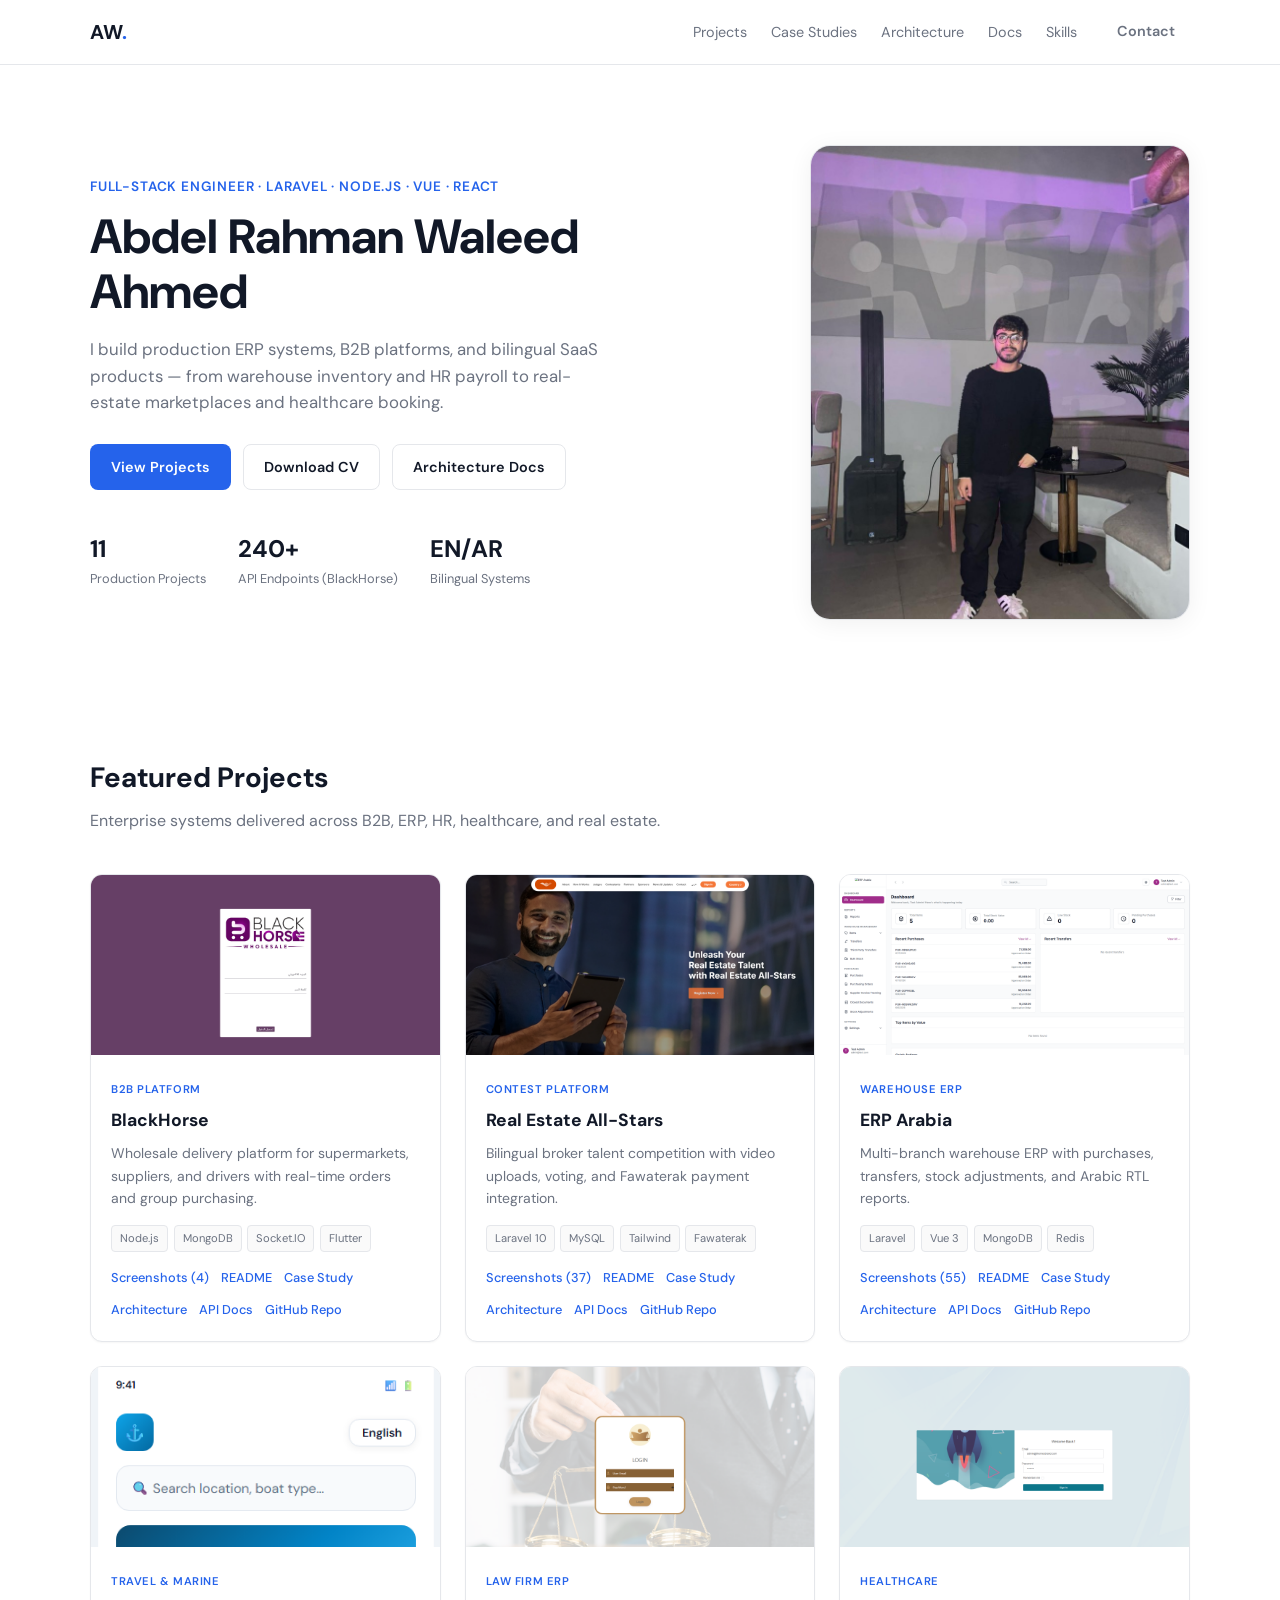
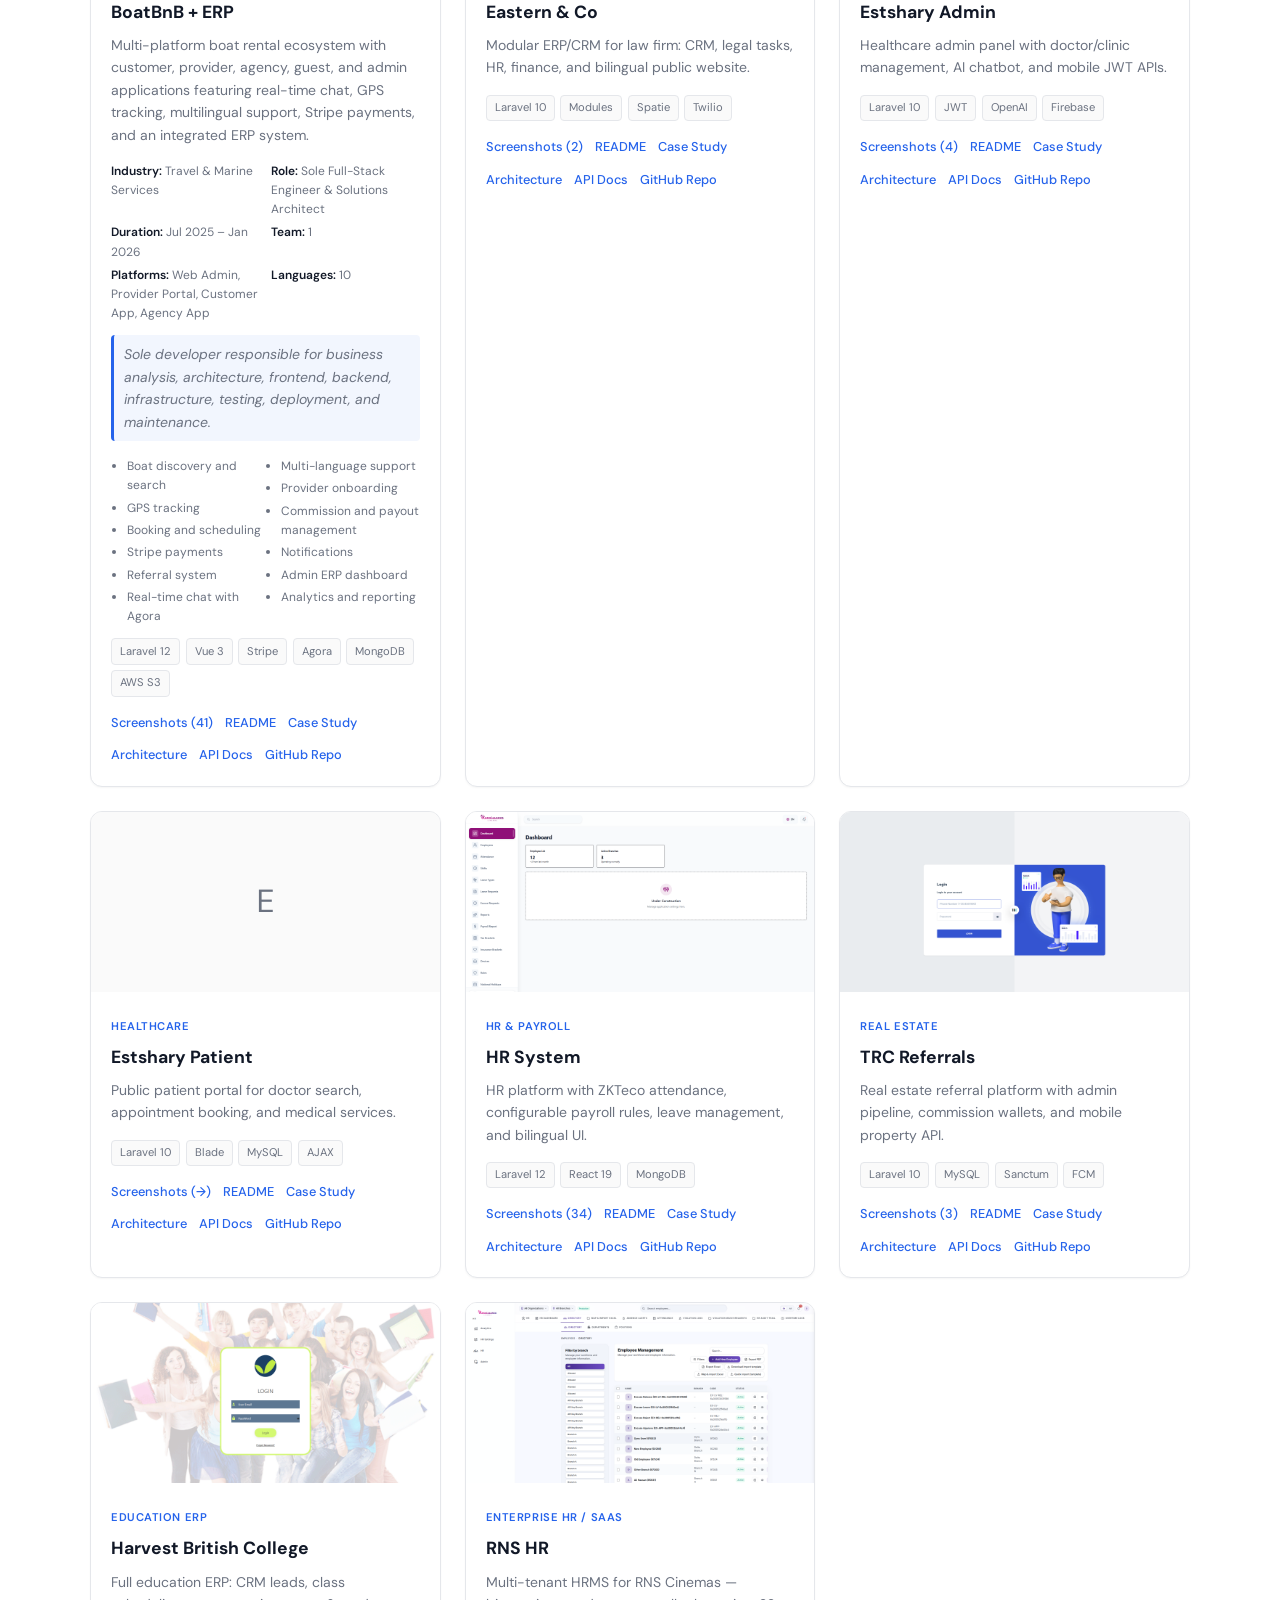
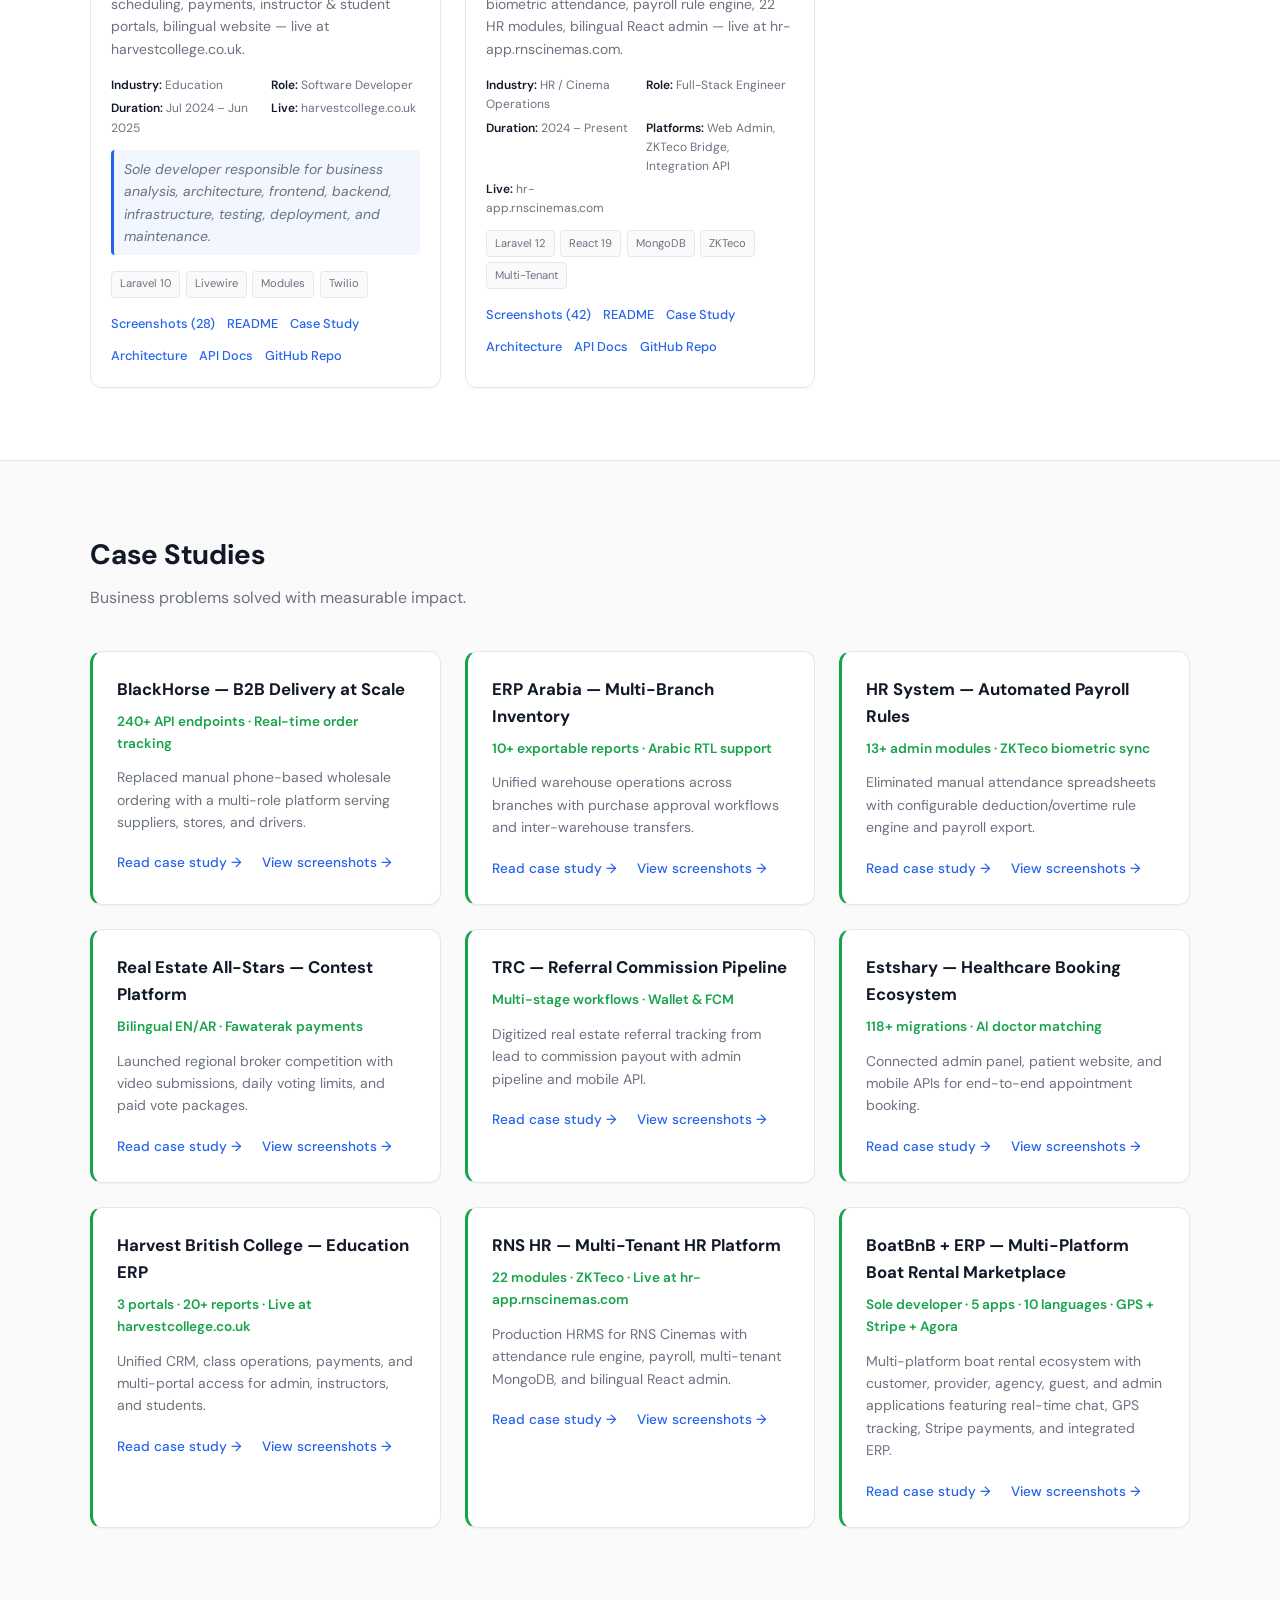
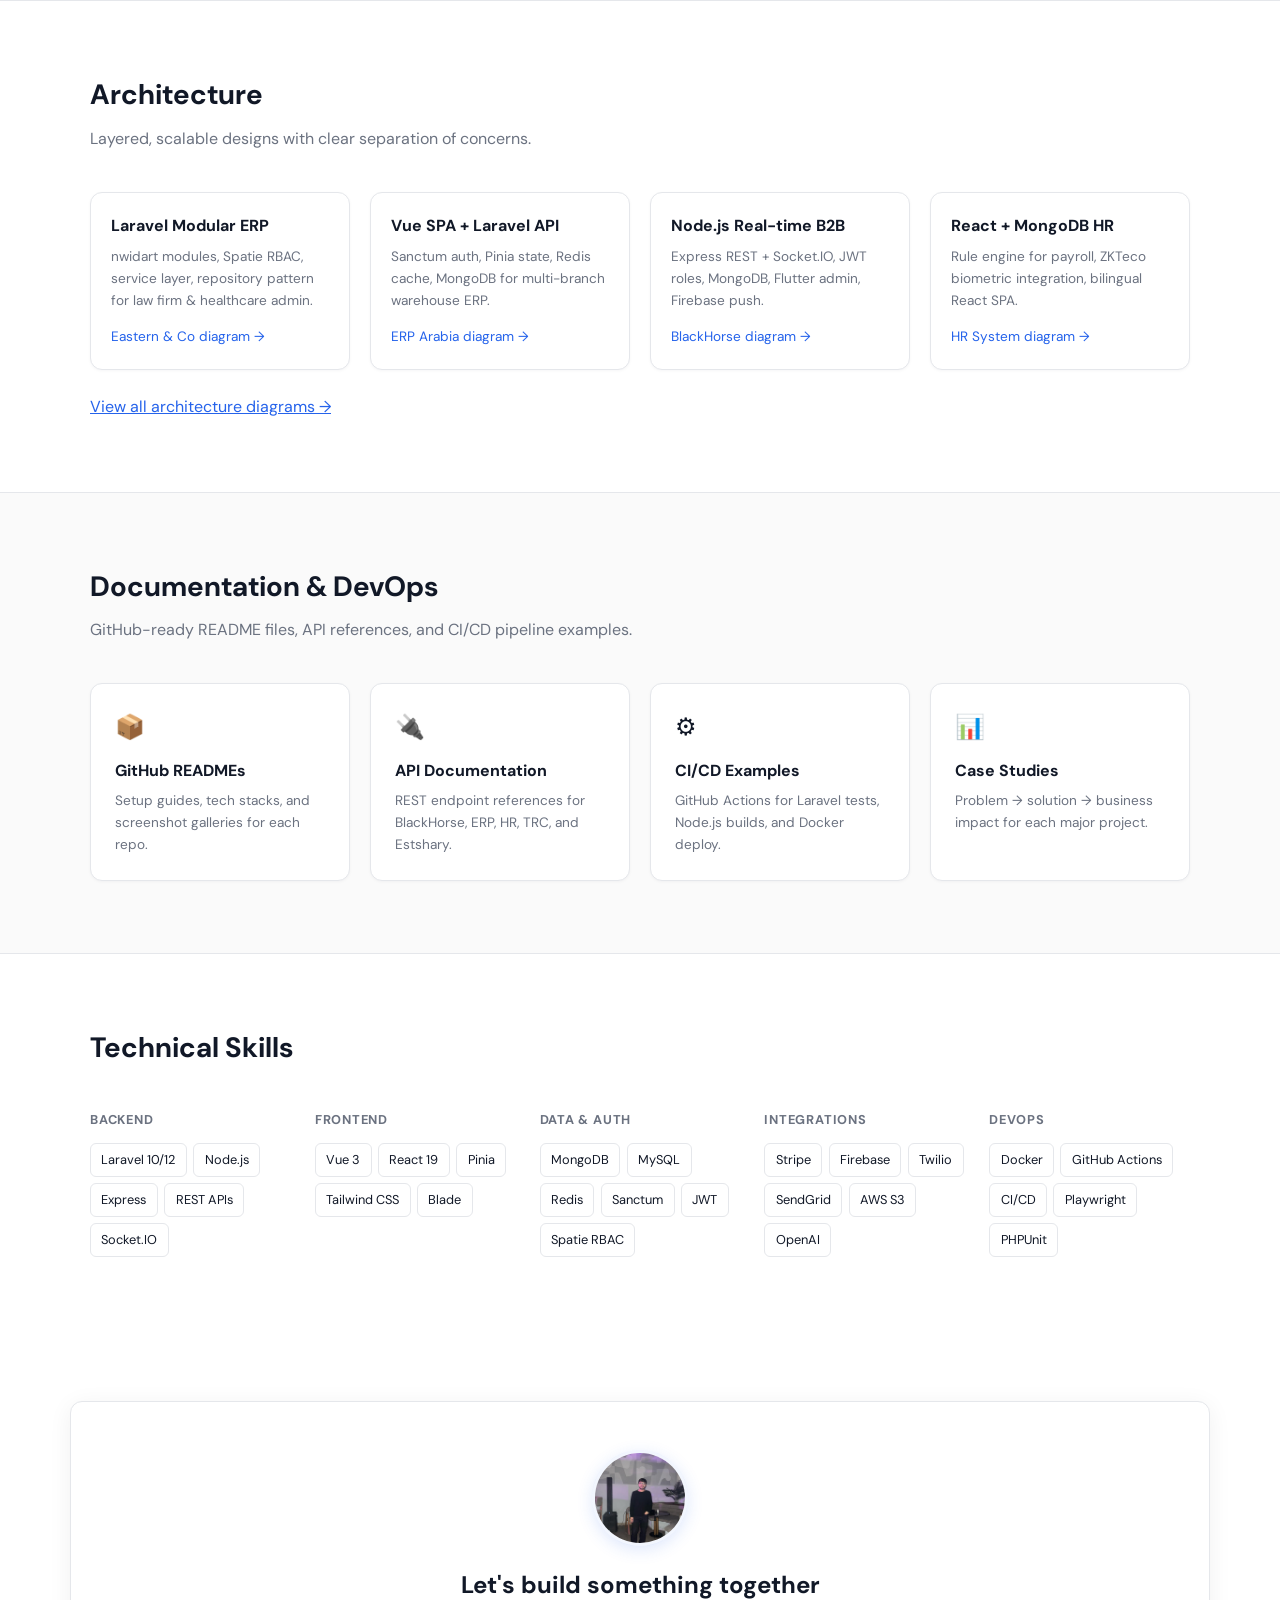
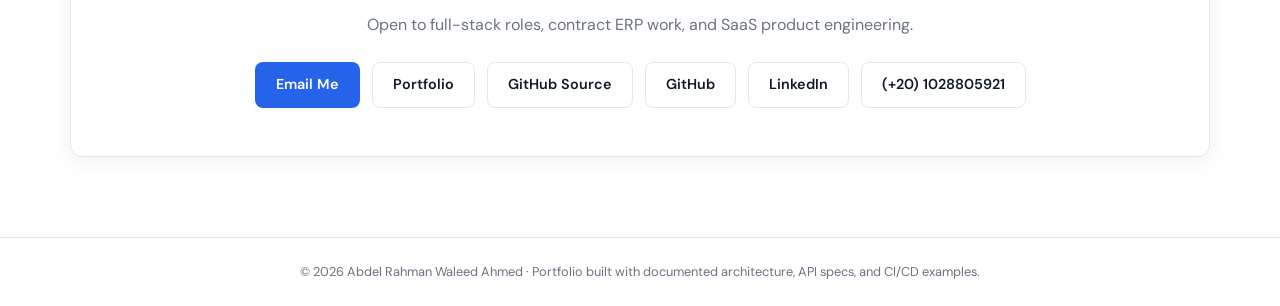
==== commit aa6881d0: "Add RNS HR project with 42 screenshots and portfolio updates" ====
--- a/index.html
+++ b/index.html
@@ -46,7 +46,7 @@
           <a href="docs/architecture/OVERVIEW.md" class="btn btn-ghost">Architecture Docs</a>
           </div>
           <div class="hero-stats">
-            <div><strong>10</strong><span>Production Projects</span></div>
+            <div><strong>11</strong><span>Production Projects</span></div>
             <div><strong>240+</strong><span>API Endpoints (BlackHorse)</span></div>
             <div><strong>EN/AR</strong><span>Bilingual Systems</span></div>
           </div>
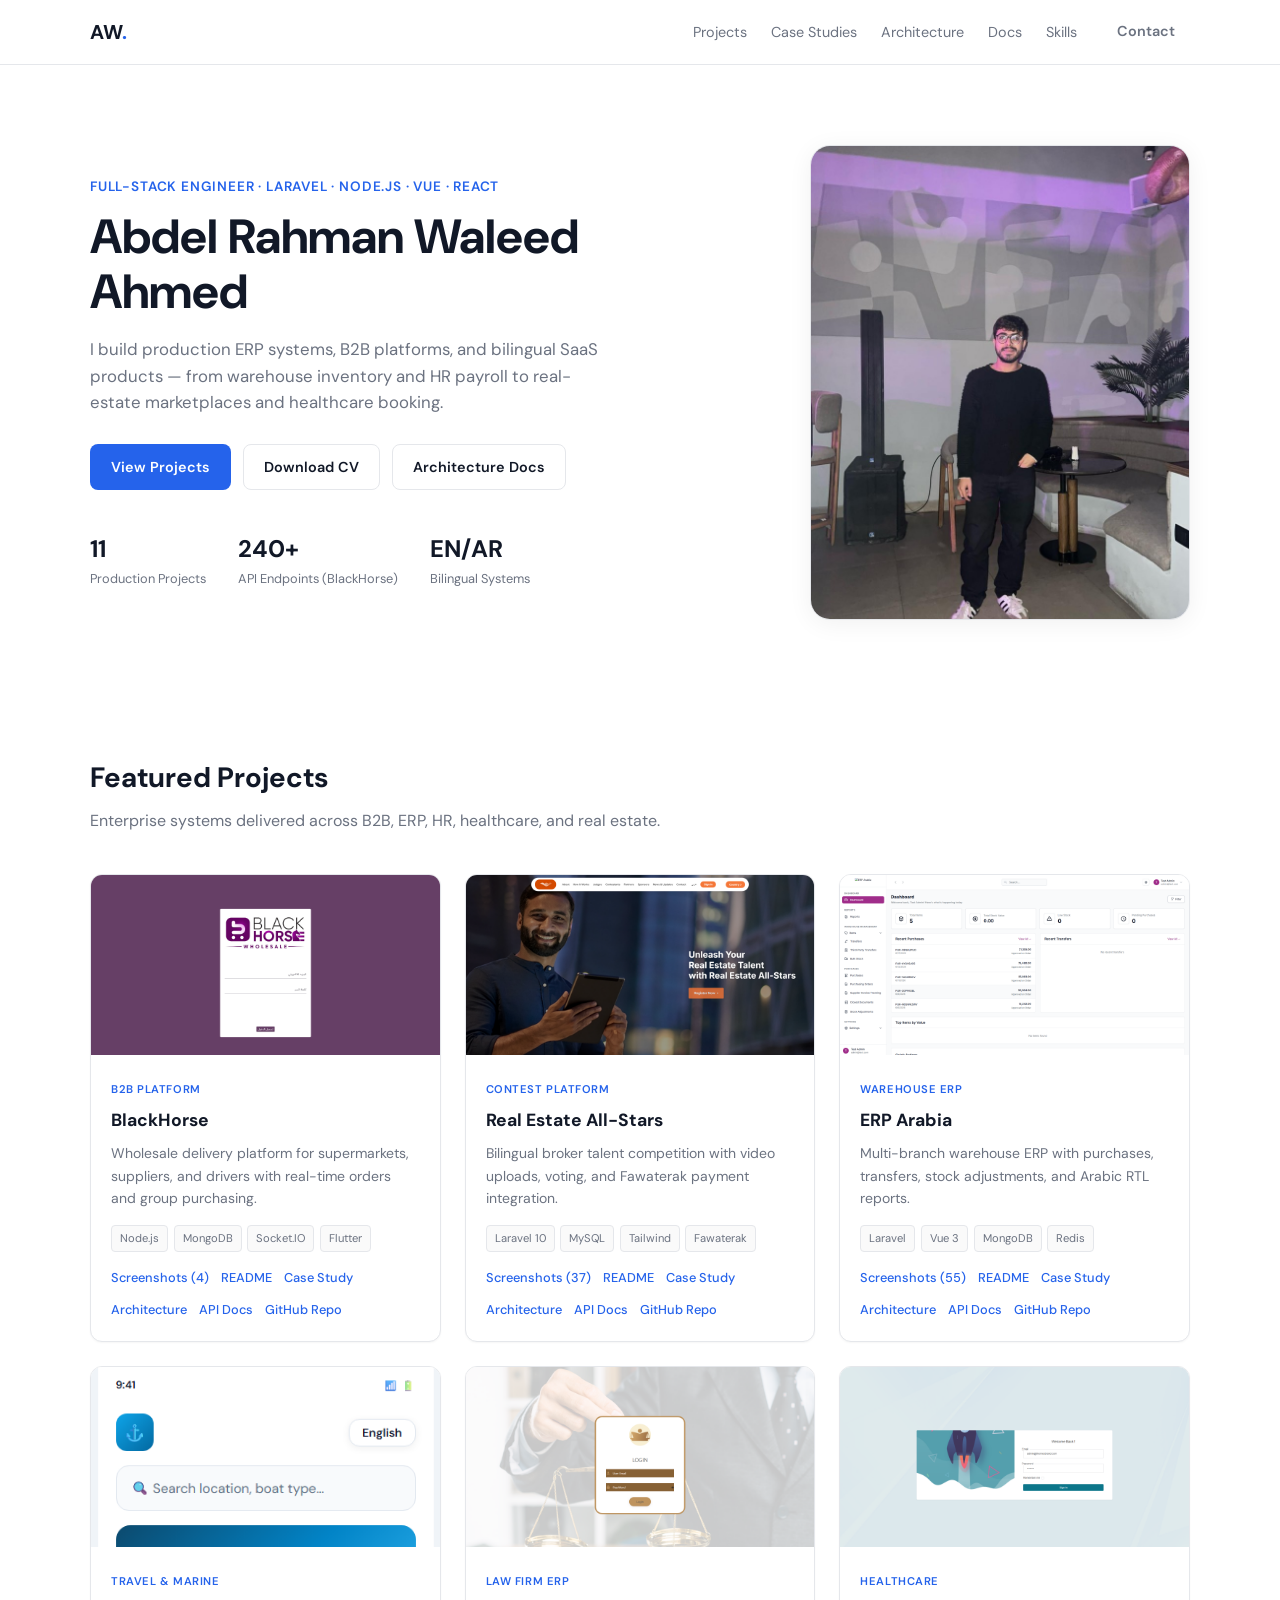
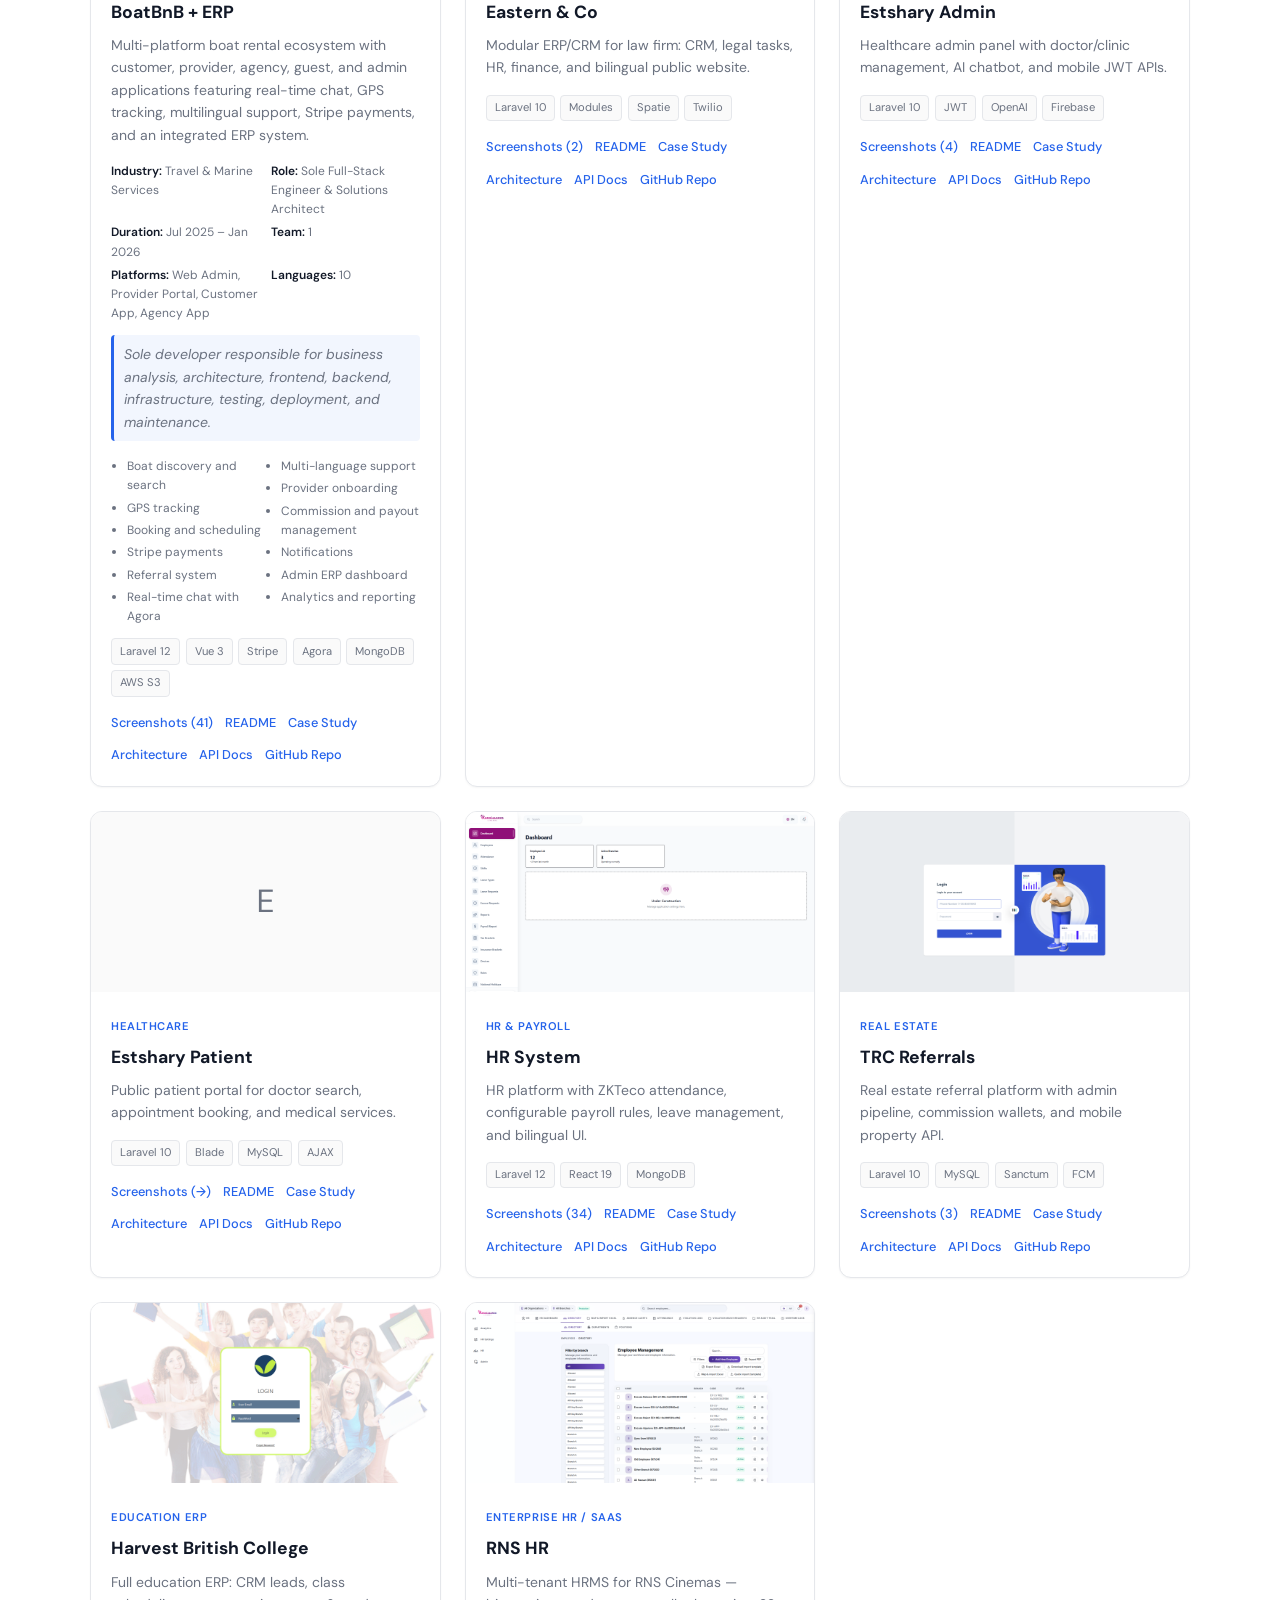
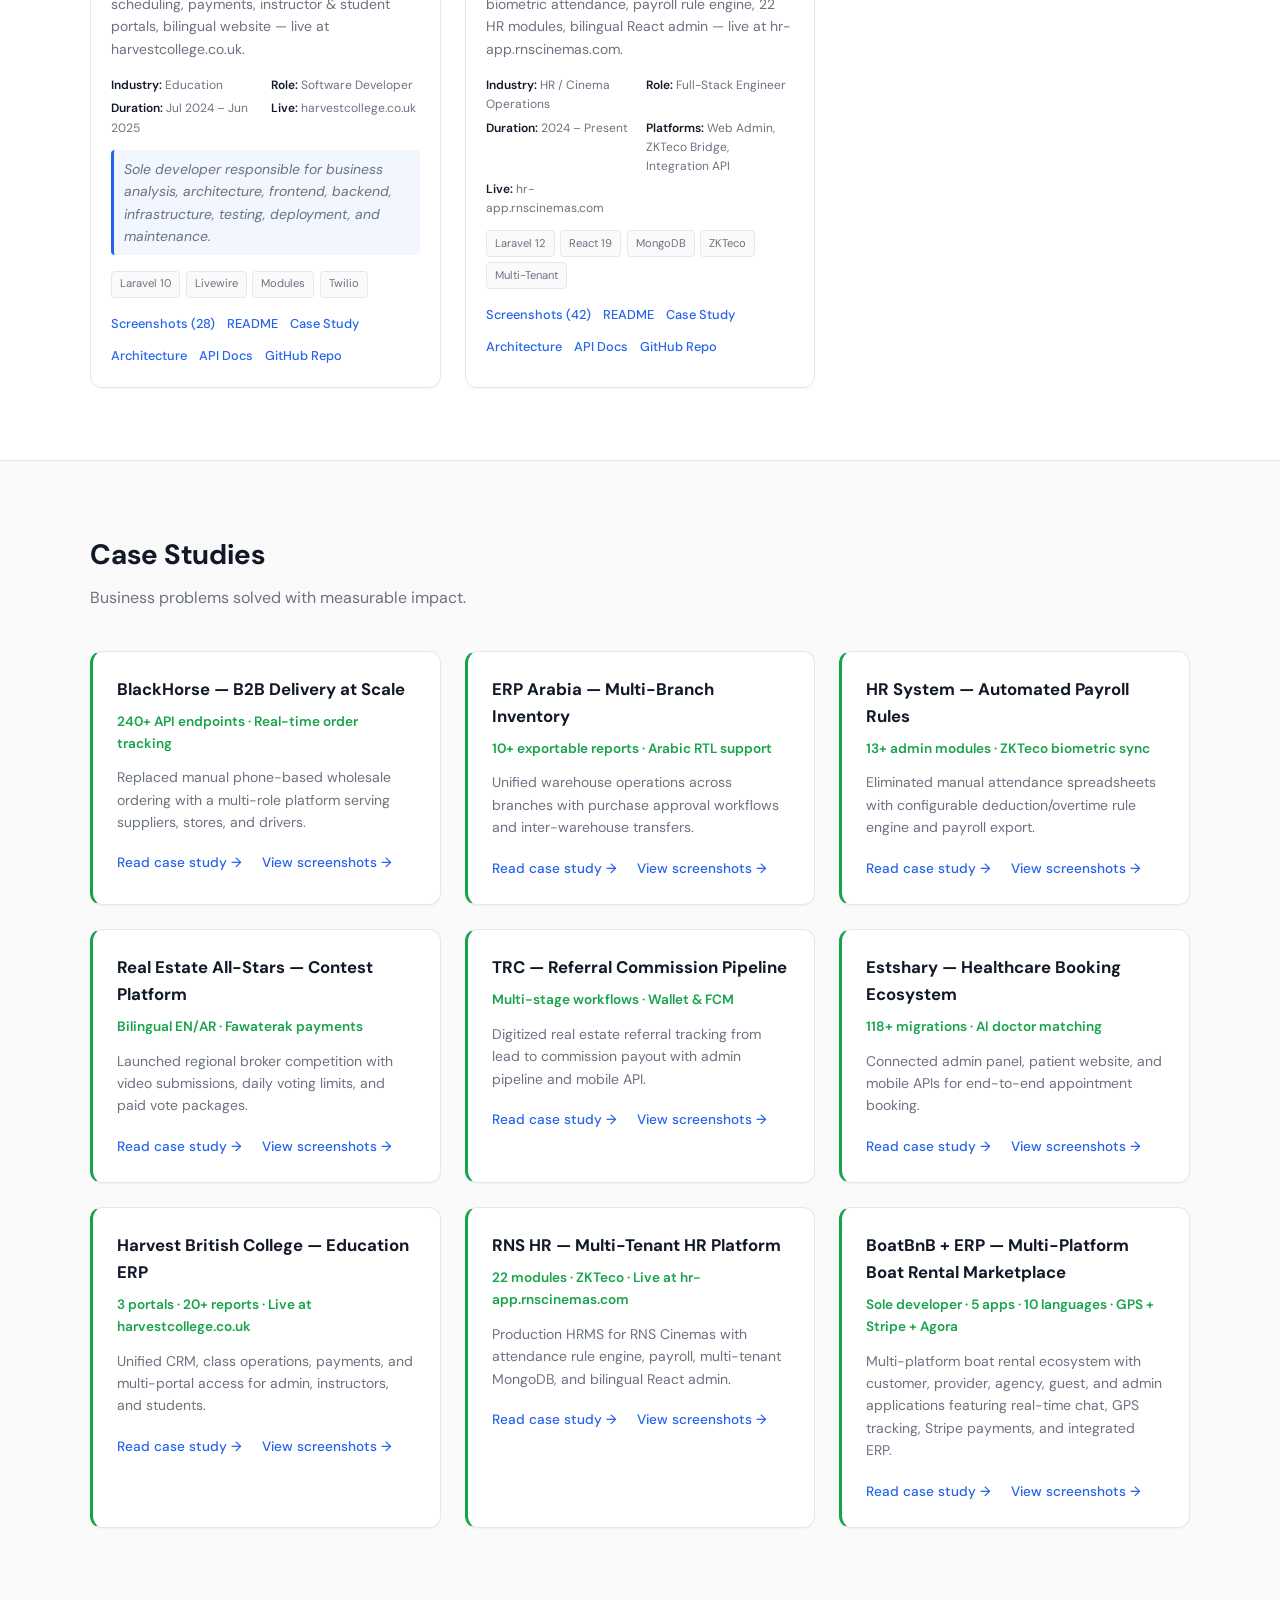
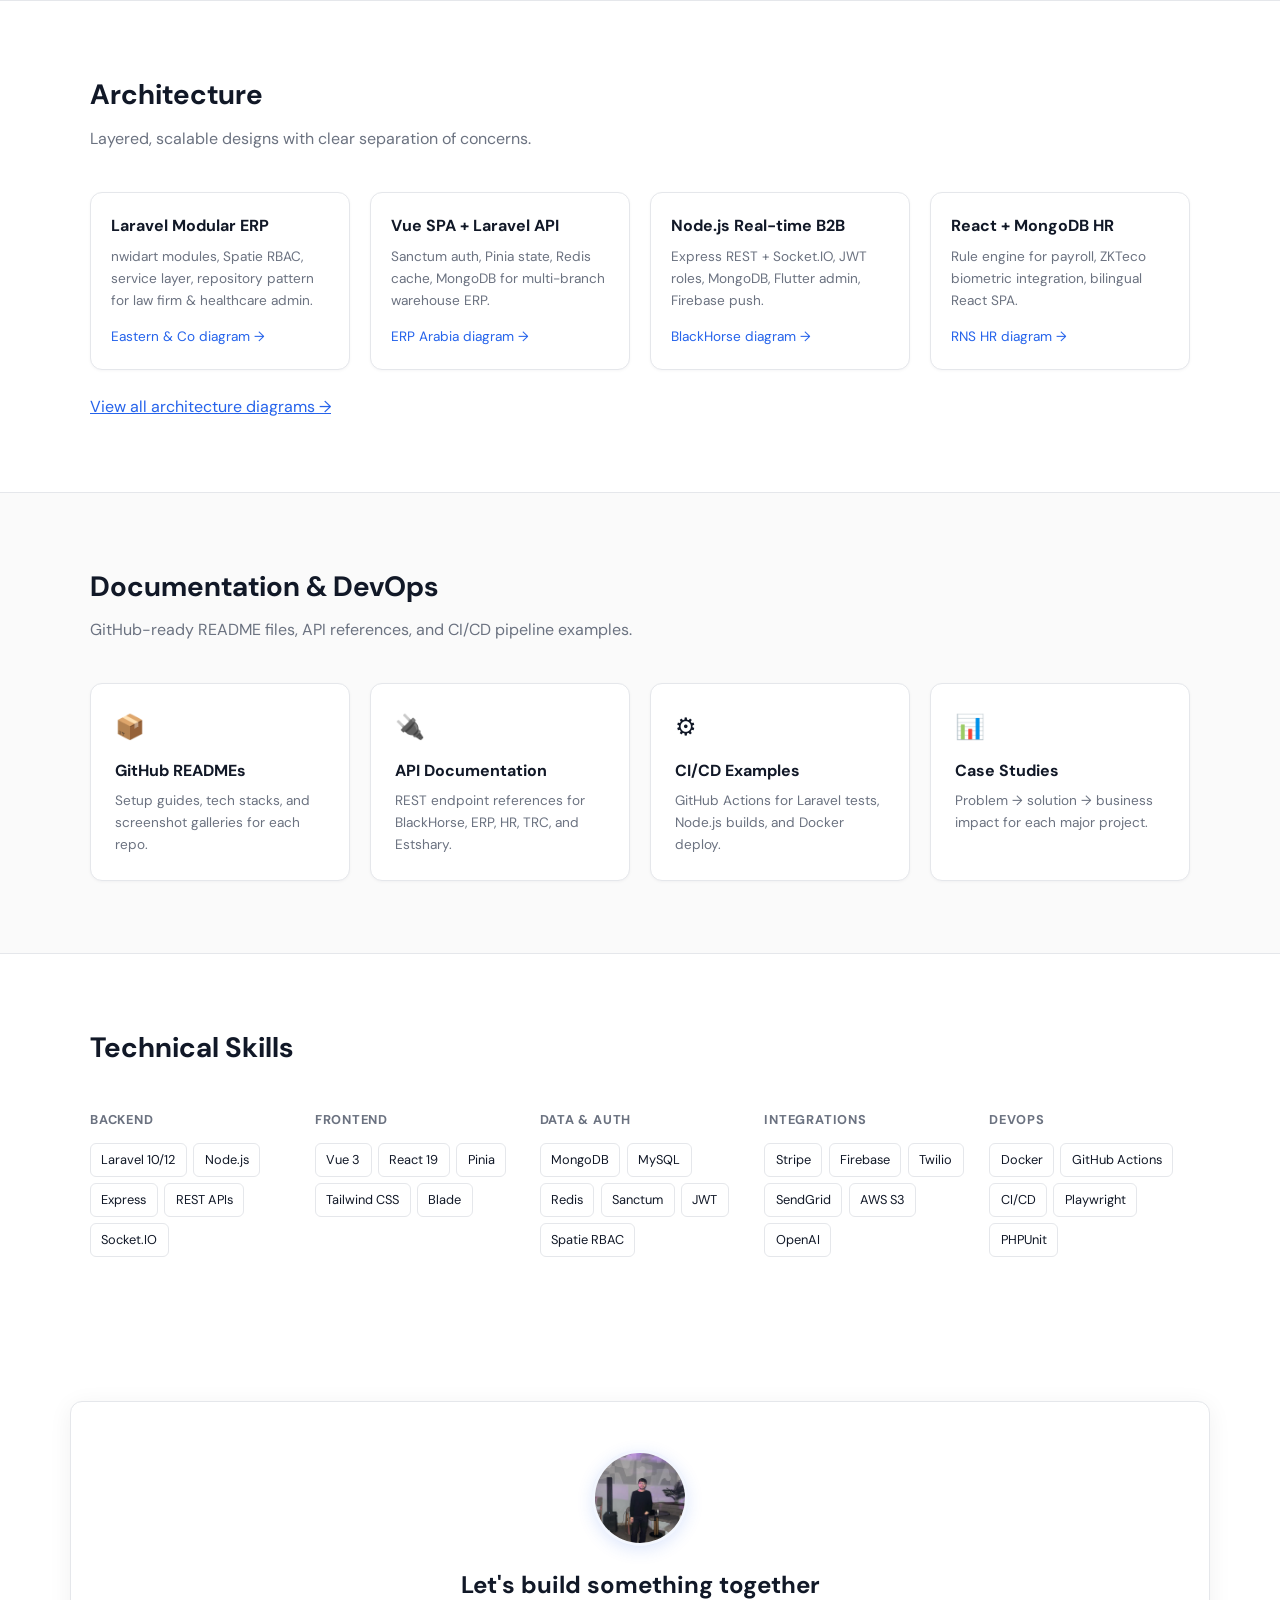
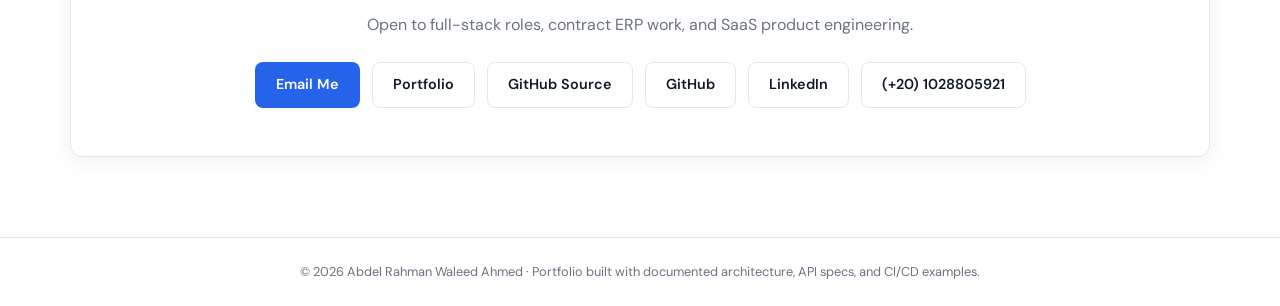
==== commit 918c0fce: "Add markdown doc viewer and update CV with Harvest/RNS HR projects. Render case studies, architectur" ====
--- a/index.html
+++ b/index.html
@@ -43,7 +43,7 @@
           <div class="hero-actions">
             <a href="#projects" class="btn btn-primary">View Projects</a>
           <a href="assets/Abdel_Rahman_Waleed_Ahmed_CV_Final_2026.pdf" class="btn btn-ghost" download>Download CV</a>
-          <a href="docs/architecture/OVERVIEW.md" class="btn btn-ghost">Architecture Docs</a>
+          <a href="doc.html?path=docs/architecture/OVERVIEW.md" class="btn btn-ghost">Architecture Docs</a>
           </div>
           <div class="hero-stats">
             <div><strong>11</strong><span>Production Projects</span></div>
@@ -89,25 +89,25 @@
           <article class="arch-card">
             <h3>Laravel Modular ERP</h3>
             <p>nwidart modules, Spatie RBAC, service layer, repository pattern for law firm & healthcare admin.</p>
-            <a href="docs/architecture/easternco-law-erp.md">Eastern & Co diagram →</a>
+            <a href="doc.html?path=docs/architecture/easternco-law-erp.md">Eastern & Co diagram →</a>
           </article>
           <article class="arch-card">
             <h3>Vue SPA + Laravel API</h3>
             <p>Sanctum auth, Pinia state, Redis cache, MongoDB for multi-branch warehouse ERP.</p>
-            <a href="docs/architecture/erp-arabia.md">ERP Arabia diagram →</a>
+            <a href="doc.html?path=docs/architecture/erp-arabia.md">ERP Arabia diagram →</a>
           </article>
           <article class="arch-card">
             <h3>Node.js Real-time B2B</h3>
             <p>Express REST + Socket.IO, JWT roles, MongoDB, Flutter admin, Firebase push.</p>
-            <a href="docs/architecture/blackhorse.md">BlackHorse diagram →</a>
+            <a href="doc.html?path=docs/architecture/blackhorse.md">BlackHorse diagram →</a>
           </article>
           <article class="arch-card">
             <h3>React + MongoDB HR</h3>
             <p>Rule engine for payroll, ZKTeco biometric integration, bilingual React SPA.</p>
-            <a href="docs/architecture/hr-system.md">HR System diagram →</a>
-          </article>
-        </div>
-        <p class="arch-link"><a href="docs/architecture/OVERVIEW.md">View all architecture diagrams →</a></p>
+            <a href="doc.html?path=docs/architecture/rns-hr.md">RNS HR diagram →</a>
+          </article>
+        </div>
+        <p class="arch-link"><a href="doc.html?path=docs/architecture/OVERVIEW.md">View all architecture diagrams →</a></p>
       </div>
     </section>
 
@@ -123,7 +123,7 @@
             <h3>GitHub READMEs</h3>
             <p>Setup guides, tech stacks, and screenshot galleries for each repo.</p>
           </a>
-          <a class="doc-card" href="docs/api/OVERVIEW.md">
+          <a class="doc-card" href="doc.html?path=docs/api/OVERVIEW.md">
             <span class="doc-icon">🔌</span>
             <h3>API Documentation</h3>
             <p>REST endpoint references for BlackHorse, ERP, HR, TRC, and Estshary.</p>
@@ -133,7 +133,7 @@
             <h3>CI/CD Examples</h3>
             <p>GitHub Actions for Laravel tests, Node.js builds, and Docker deploy.</p>
           </a>
-          <a class="doc-card" href="case-studies/">
+          <a class="doc-card" href="doc.html?path=case-studies/harvest-british-college.md">
             <span class="doc-icon">📊</span>
             <h3>Case Studies</h3>
             <p>Problem → solution → business impact for each major project.</p>
@@ -205,6 +205,7 @@
     </div>
   </footer>
 
+  <script src="js/doc-links.js"></script>
   <script src="js/gallery-manifest.js"></script>
   <script src="js/projects.js"></script>
   <script src="js/main.js"></script>
--- a/css/style.css
+++ b/css/style.css
@@ -147,6 +147,44 @@
 }
 .project-features li { margin-bottom: 0.2rem; break-inside: avoid; }
 
+/* Markdown doc viewer */
+.doc-page { padding-top: 2rem; padding-bottom: 4rem; }
+.doc-loading, .doc-error { color: var(--muted); padding: 2rem 0; text-align: center; }
+.md-body {
+  max-width: 820px; margin: 0 auto;
+  font-size: 0.95rem; line-height: 1.75; color: var(--text);
+}
+.md-body h1 { font-size: 1.75rem; margin-bottom: 1rem; padding-bottom: 0.5rem; border-bottom: 1px solid var(--border); }
+.md-body h2 { font-size: 1.25rem; margin: 2rem 0 0.75rem; color: var(--text); }
+.md-body h3 { font-size: 1.05rem; margin: 1.25rem 0 0.5rem; }
+.md-body p { margin-bottom: 0.85rem; color: var(--muted); }
+.md-body ul, .md-body ol { margin: 0 0 1rem 1.25rem; color: var(--muted); }
+.md-body li { margin-bottom: 0.35rem; }
+.md-body a { color: var(--accent); text-decoration: none; }
+.md-body a:hover { text-decoration: underline; }
+.md-body code {
+  font-family: var(--mono); font-size: 0.85em;
+  background: var(--bg-alt); padding: 0.15rem 0.4rem; border-radius: 4px;
+}
+.md-body pre {
+  background: #fafafa; border: 1px solid var(--border); border-radius: 8px;
+  padding: 1rem; overflow-x: auto; margin-bottom: 1rem;
+}
+.md-body pre code { background: none; padding: 0; }
+.md-body table, .md-table {
+  width: 100%; border-collapse: collapse; margin: 1rem 0 1.5rem;
+  font-size: 0.88rem;
+}
+.md-body th, .md-body td {
+  border: 1px solid var(--border); padding: 0.55rem 0.75rem; text-align: left;
+}
+.md-body th { background: #fafafa; font-weight: 600; color: var(--text); }
+.md-body hr { border: none; border-top: 1px solid var(--border); margin: 2rem 0; }
+.md-body blockquote {
+  border-left: 3px solid var(--accent); margin: 1rem 0; padding: 0.5rem 1rem;
+  background: var(--accent-soft); color: var(--text);
+}
+
 /* Case studies */
 .case-grid { display: grid; grid-template-columns: repeat(auto-fill, minmax(340px, 1fr)); gap: 1.5rem; }
 .case-card {
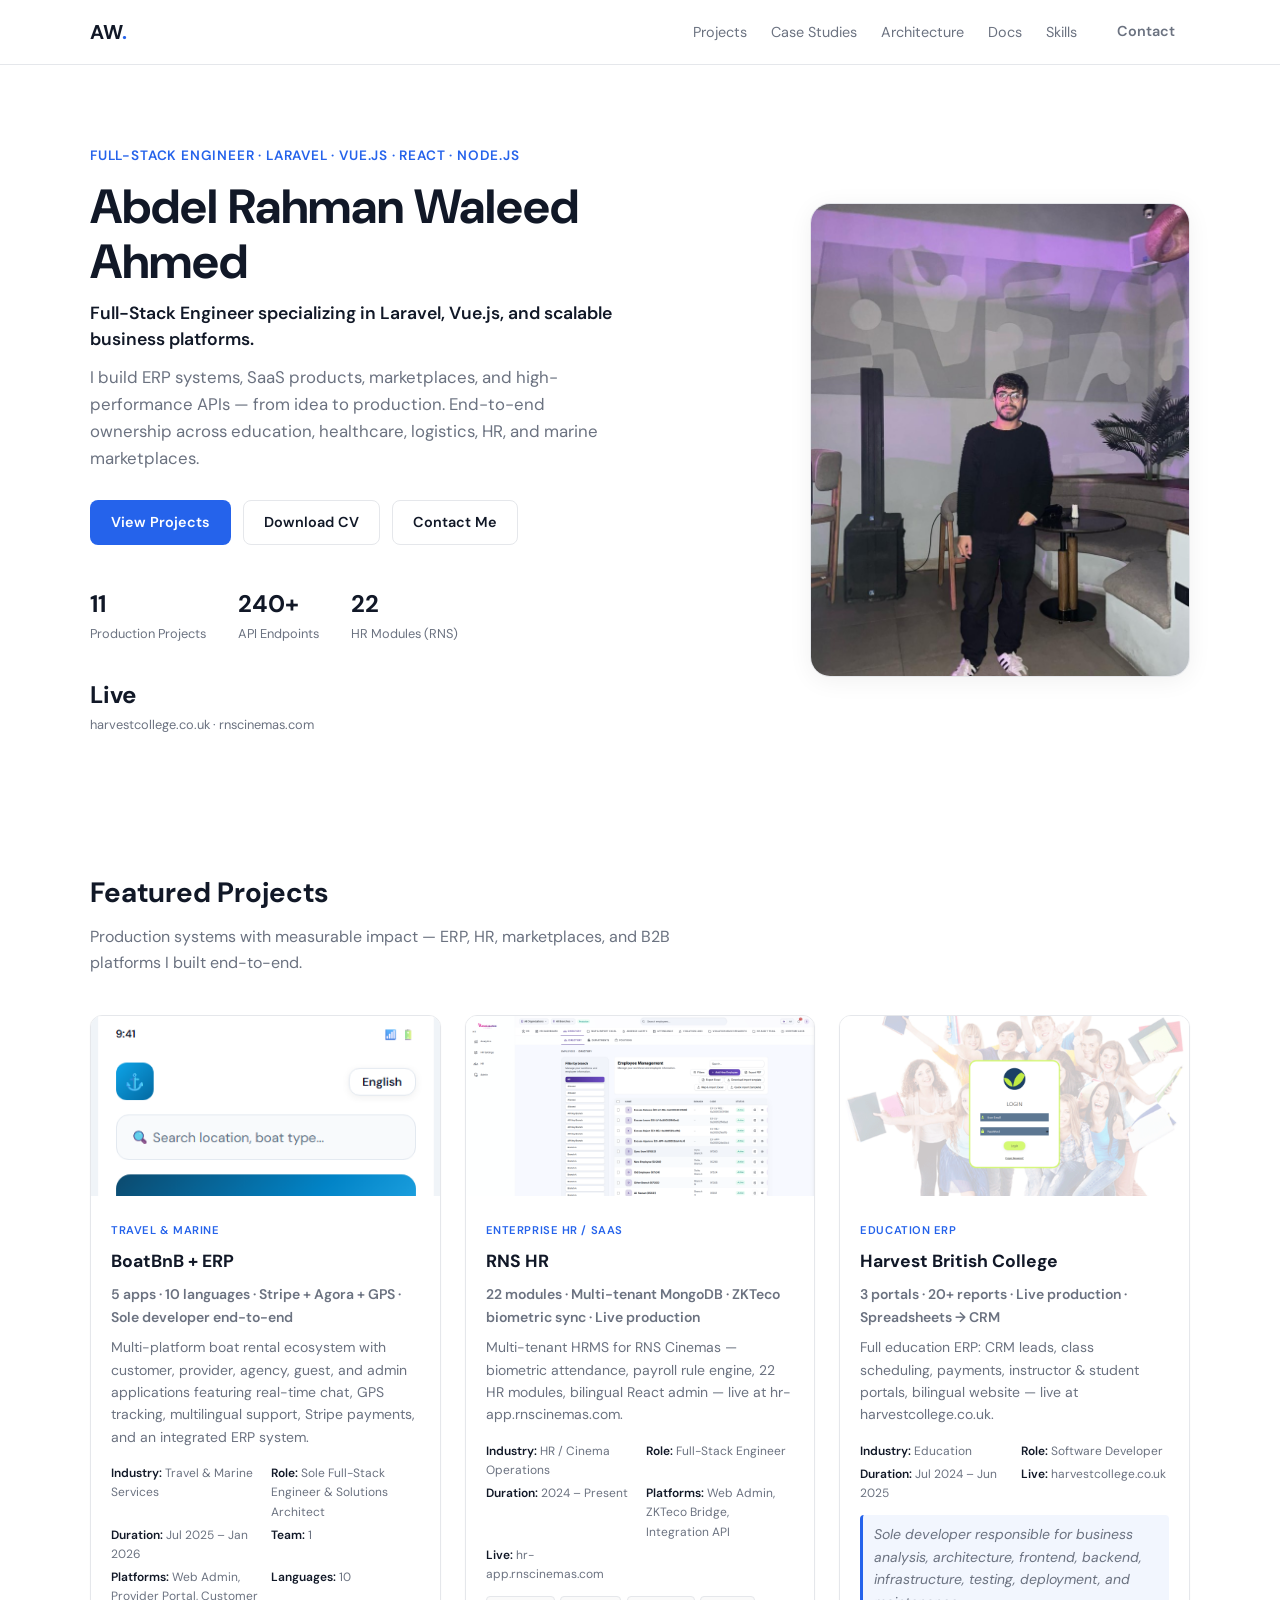
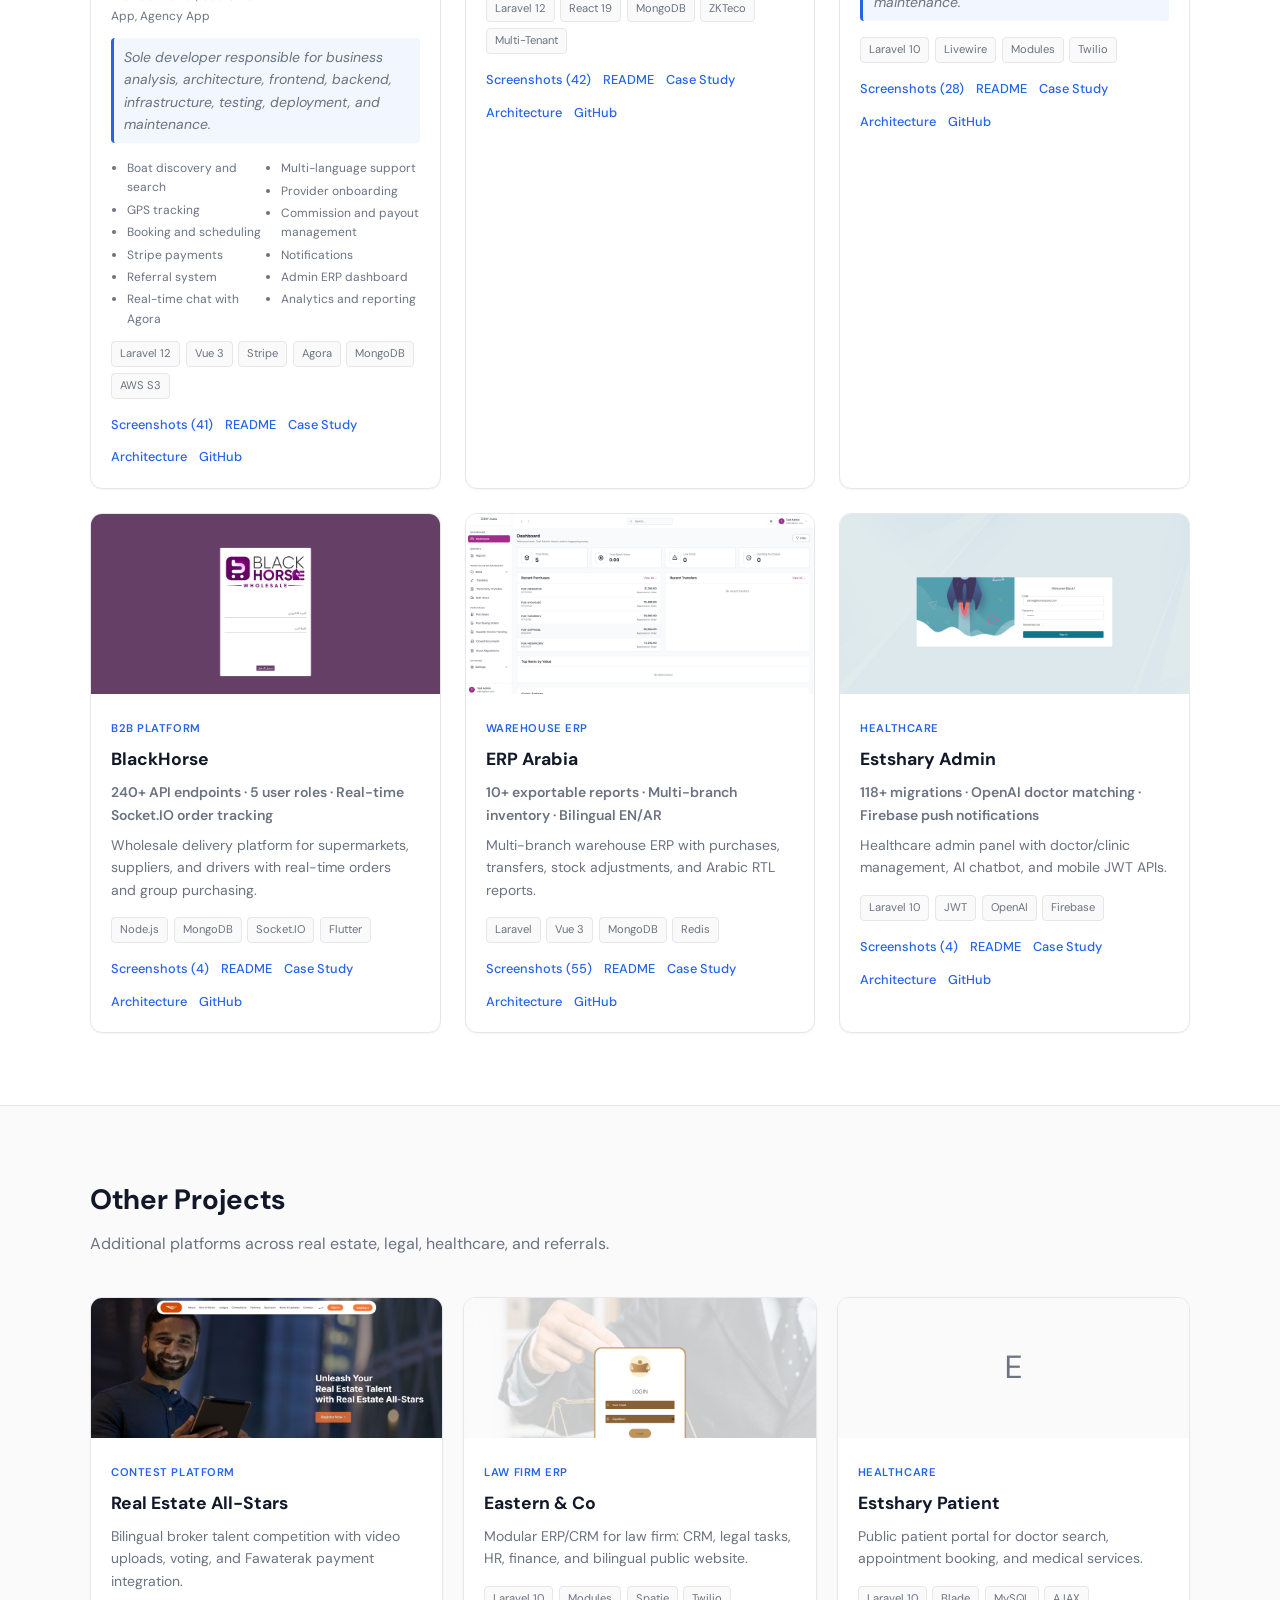
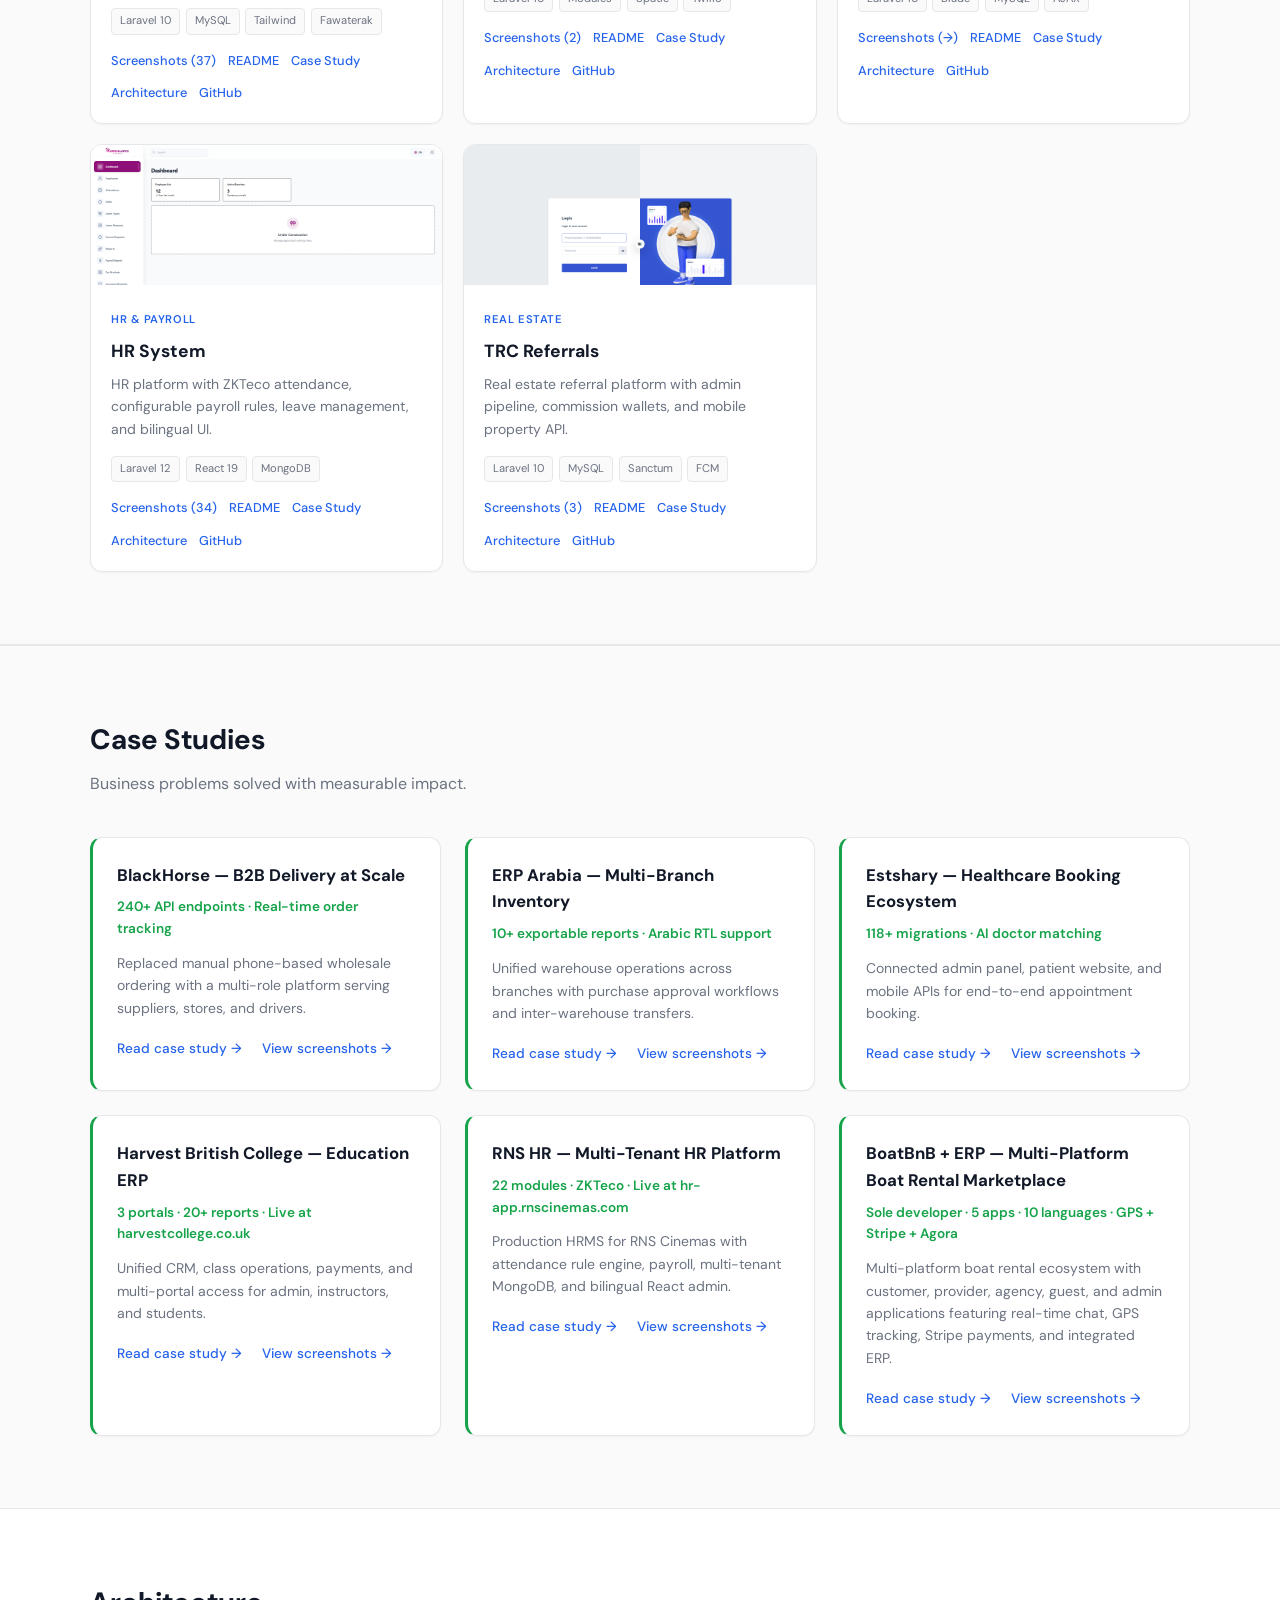
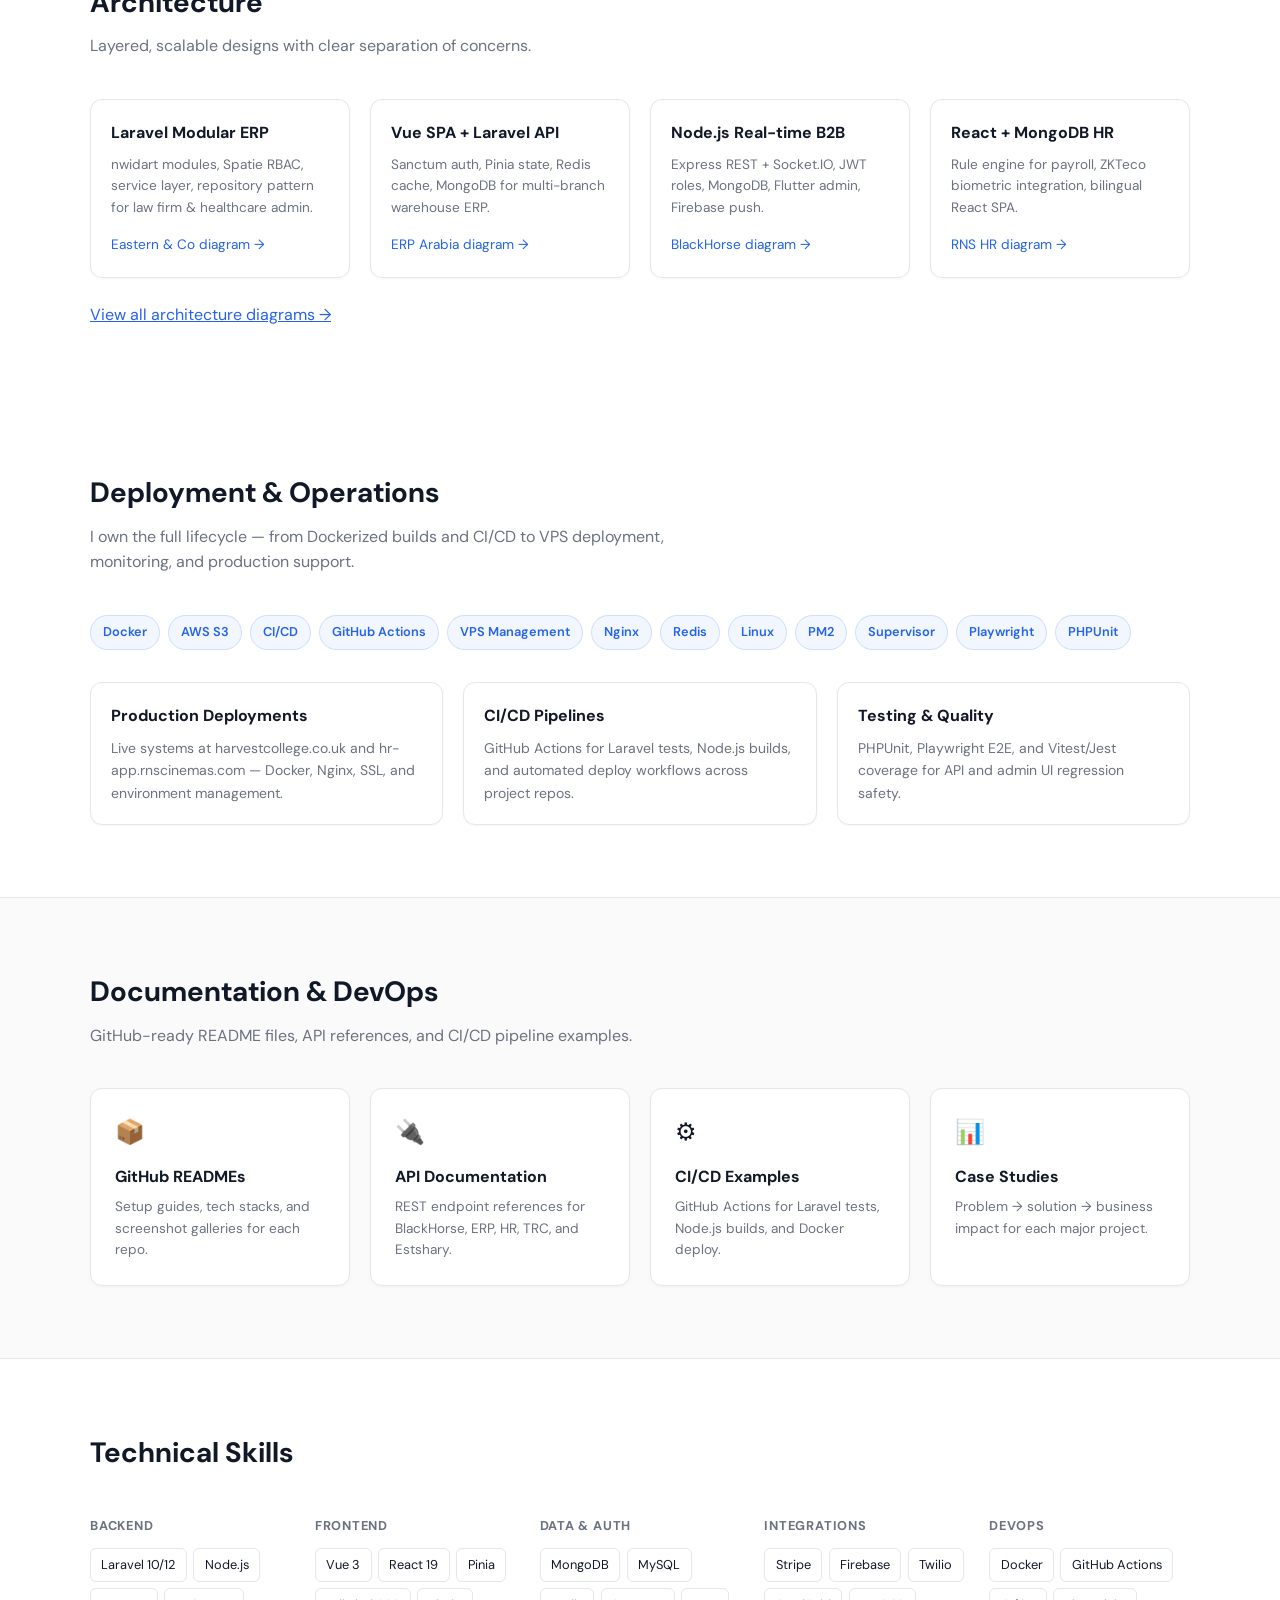
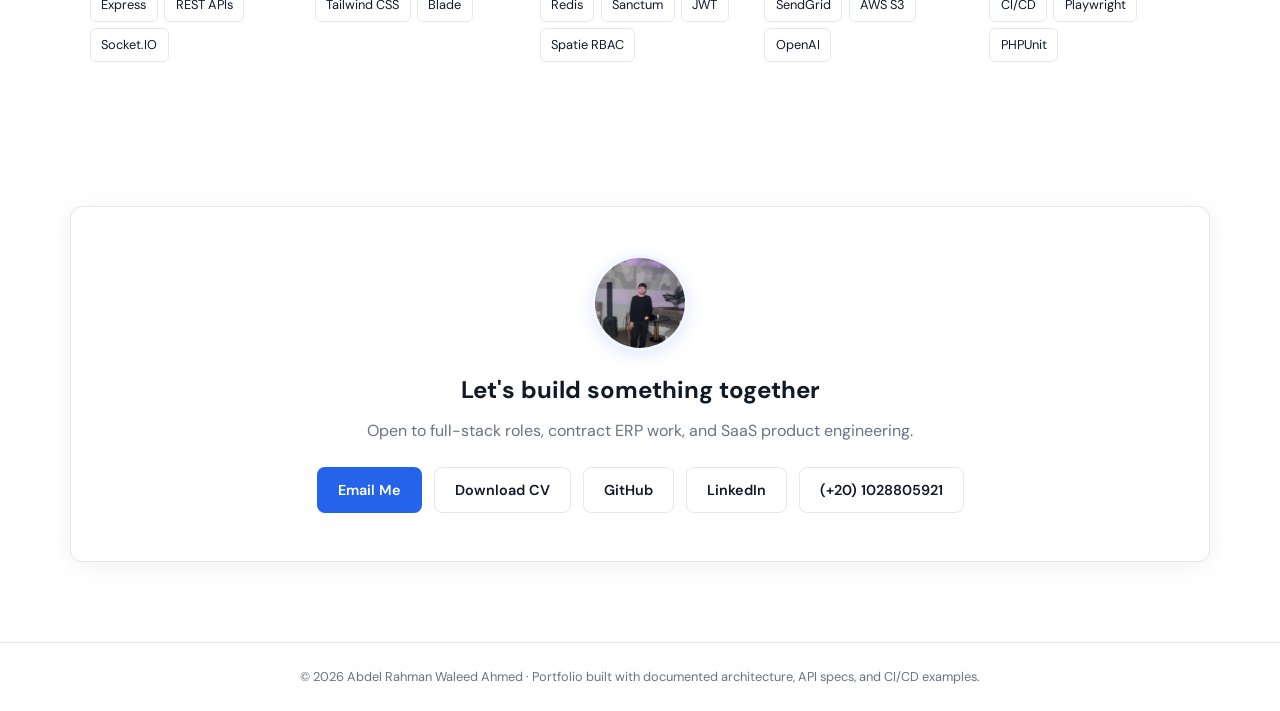
==== commit 3c96a394: "Improve portfolio positioning, featured projects, metrics, and CV alignment. Stronger hero messaging" ====
--- a/index.html
+++ b/index.html
@@ -3,10 +3,10 @@
 <head>
   <meta charset="UTF-8">
   <meta name="viewport" content="width=device-width, initial-scale=1.0">
-  <meta name="description" content="Abdel Rahman Waleed Ahmed — Full-stack engineer portfolio: Laravel, Node.js, Vue, React, ERP systems, and SaaS platforms.">
+  <meta name="description" content="Abdel Rahman Waleed Ahmed — Full-Stack Engineer specializing in Laravel, Vue.js, and scalable business platforms. ERP, SaaS, marketplaces, and high-performance APIs from idea to production.">
   <meta name="theme-color" content="#ffffff">
   <meta name="color-scheme" content="light">
-  <title>Abdel Rahman Waleed Ahmed — Full-Stack Portfolio</title>
+  <title>Abdel Rahman Waleed Ahmed — Full-Stack Engineer | Laravel & Vue</title>
   <link rel="preconnect" href="https://fonts.googleapis.com">
   <link rel="preconnect" href="https://fonts.gstatic.com" crossorigin>
   <link href="https://fonts.googleapis.com/css2?family=DM+Sans:ital,opsz,wght@0,9..40,400;0,9..40,500;0,9..40,600;0,9..40,700;1,9..40,400&family=JetBrains+Mono:wght@400;500&display=swap" rel="stylesheet">
@@ -34,21 +34,23 @@
     <section class="hero">
       <div class="container hero-grid">
         <div class="hero-content">
-          <p class="eyebrow">Full-Stack Engineer · Laravel · Node.js · Vue · React</p>
+          <p class="eyebrow">Full-Stack Engineer · Laravel · Vue.js · React · Node.js</p>
           <h1>Abdel Rahman Waleed Ahmed</h1>
+          <p class="hero-specialty">Full-Stack Engineer specializing in Laravel, Vue.js, and scalable business platforms.</p>
           <p class="hero-lead">
-            I build production ERP systems, B2B platforms, and bilingual SaaS products —
-            from warehouse inventory and HR payroll to real-estate marketplaces and healthcare booking.
+            I build ERP systems, SaaS products, marketplaces, and high-performance APIs —
+            from idea to production. End-to-end ownership across education, healthcare, logistics, HR, and marine marketplaces.
           </p>
           <div class="hero-actions">
             <a href="#projects" class="btn btn-primary">View Projects</a>
-          <a href="assets/Abdel_Rahman_Waleed_Ahmed_CV_Final_2026.pdf" class="btn btn-ghost" download>Download CV</a>
-          <a href="doc.html?path=docs/architecture/OVERVIEW.md" class="btn btn-ghost">Architecture Docs</a>
+            <a href="assets/Abdel_Rahman_Waleed_Ahmed_CV_Final_2026.pdf" class="btn btn-ghost" download>Download CV</a>
+            <a href="#contact" class="btn btn-ghost">Contact Me</a>
           </div>
           <div class="hero-stats">
             <div><strong>11</strong><span>Production Projects</span></div>
-            <div><strong>240+</strong><span>API Endpoints (BlackHorse)</span></div>
-            <div><strong>EN/AR</strong><span>Bilingual Systems</span></div>
+            <div><strong>240+</strong><span>API Endpoints</span></div>
+            <div><strong>22</strong><span>HR Modules (RNS)</span></div>
+            <div><strong>Live</strong><span>harvestcollege.co.uk · rnscinemas.com</span></div>
           </div>
         </div>
         <div class="hero-visual">
@@ -63,9 +65,19 @@
       <div class="container">
         <div class="section-head">
           <h2>Featured Projects</h2>
-          <p>Enterprise systems delivered across B2B, ERP, HR, healthcare, and real estate.</p>
+          <p>Production systems with measurable impact — ERP, HR, marketplaces, and B2B platforms I built end-to-end.</p>
         </div>
         <div class="project-grid" id="project-grid"></div>
+      </div>
+    </section>
+
+    <section id="other-projects" class="section section-alt">
+      <div class="container">
+        <div class="section-head">
+          <h2>Other Projects</h2>
+          <p>Additional platforms across real estate, legal, healthcare, and referrals.</p>
+        </div>
+        <div class="project-grid project-grid-compact" id="other-project-grid"></div>
       </div>
     </section>
 
@@ -108,6 +120,34 @@
           </article>
         </div>
         <p class="arch-link"><a href="doc.html?path=docs/architecture/OVERVIEW.md">View all architecture diagrams →</a></p>
+      </div>
+    </section>
+
+    <section id="ops" class="section">
+      <div class="container">
+        <div class="section-head">
+          <h2>Deployment & Operations</h2>
+          <p>I own the full lifecycle — from Dockerized builds and CI/CD to VPS deployment, monitoring, and production support.</p>
+        </div>
+        <div class="ops-badges">
+          <span>Docker</span><span>AWS S3</span><span>CI/CD</span><span>GitHub Actions</span>
+          <span>VPS Management</span><span>Nginx</span><span>Redis</span><span>Linux</span>
+          <span>PM2</span><span>Supervisor</span><span>Playwright</span><span>PHPUnit</span>
+        </div>
+        <div class="ops-grid">
+          <article class="ops-card">
+            <h3>Production Deployments</h3>
+            <p>Live systems at harvestcollege.co.uk and hr-app.rnscinemas.com — Docker, Nginx, SSL, and environment management.</p>
+          </article>
+          <article class="ops-card">
+            <h3>CI/CD Pipelines</h3>
+            <p>GitHub Actions for Laravel tests, Node.js builds, and automated deploy workflows across project repos.</p>
+          </article>
+          <article class="ops-card">
+            <h3>Testing & Quality</h3>
+            <p>PHPUnit, Playwright E2E, and Vitest/Jest coverage for API and admin UI regression safety.</p>
+          </article>
+        </div>
       </div>
     </section>
 
@@ -189,9 +229,8 @@
         <p>Open to full-stack roles, contract ERP work, and SaaS product engineering.</p>
         <div class="contact-links">
           <a href="mailto:abdelrahman.waleed500@gmail.com" class="btn btn-primary">Email Me</a>
-          <a href="https://abdelrahman1203.github.io/" class="btn btn-ghost" target="_blank" rel="noopener">Portfolio</a>
-          <a href="https://github.com/Abdelrahman1203/Abdelrahman1203.github.io" class="btn btn-ghost" target="_blank" rel="noopener">GitHub Source</a>
-          <a href="https://github.com/Abdelrahmanwaleed930" class="btn btn-ghost" target="_blank" rel="noopener">GitHub</a>
+          <a href="assets/Abdel_Rahman_Waleed_Ahmed_CV_Final_2026.pdf" class="btn btn-ghost" download>Download CV</a>
+          <a href="https://github.com/Abdelrahman1203" class="btn btn-ghost" target="_blank" rel="noopener">GitHub</a>
           <a href="https://linkedin.com/in/abdelrahman-waleed-456081278" class="btn btn-ghost" target="_blank" rel="noopener">LinkedIn</a>
           <a href="tel:+201028805921" class="btn btn-ghost">(+20) 1028805921</a>
         </div>
--- a/css/style.css
+++ b/css/style.css
@@ -61,7 +61,8 @@
 }
 .hero-grid { display: grid; grid-template-columns: 1fr 1fr; gap: 3rem; align-items: center; }
 .eyebrow { color: var(--accent); font-size: 0.85rem; font-weight: 600; text-transform: uppercase; letter-spacing: 0.06em; margin-bottom: 0.75rem; }
-.hero h1 { font-size: clamp(2rem, 5vw, 3rem); font-weight: 700; line-height: 1.15; margin-bottom: 1rem; color: var(--text); }
+.hero h1 { font-size: clamp(2rem, 5vw, 3rem); font-weight: 700; line-height: 1.15; margin-bottom: 0.75rem; color: var(--text); }
+.hero-specialty { font-size: 1.1rem; font-weight: 600; color: var(--text); max-width: 540px; margin-bottom: 0.75rem; line-height: 1.45; }
 .hero-lead { color: var(--muted); font-size: 1.05rem; max-width: 520px; margin-bottom: 1.75rem; }
 .hero-actions { display: flex; gap: 0.75rem; flex-wrap: wrap; margin-bottom: 2.5rem; }
 .hero-stats { display: flex; gap: 2rem; flex-wrap: wrap; }
@@ -121,7 +122,10 @@
 .project-body { padding: 1.25rem; }
 .project-tag { font-size: 0.7rem; font-weight: 600; text-transform: uppercase; letter-spacing: 0.05em; color: var(--accent); }
 .project-body h3 { font-size: 1.1rem; margin: 0.35rem 0 0.5rem; }
+.project-impact { color: var(--green); font-weight: 600; font-size: 0.8rem; margin-bottom: 0.5rem !important; }
 .project-body p { color: var(--muted); font-size: 0.875rem; margin-bottom: 1rem; }
+.project-card-compact .project-thumb { height: 140px; }
+.project-grid-compact { grid-template-columns: repeat(auto-fill, minmax(280px, 1fr)); gap: 1.25rem; }
 .project-stack { display: flex; flex-wrap: wrap; gap: 0.35rem; margin-bottom: 1rem; }
 .project-stack span {
   font-size: 0.7rem; padding: 0.2rem 0.5rem; background: #fafafa;
@@ -237,6 +241,21 @@
 .lightbox-next { right: 1rem; top: 50%; transform: translateY(-50%); }
 #lightbox-caption { color: var(--muted); margin-top: 1rem; font-size: 0.9rem; }
 
+/* Ops / DevOps section */
+.ops-badges { display: flex; flex-wrap: wrap; gap: 0.5rem; margin-bottom: 2rem; }
+.ops-badges span {
+  font-size: 0.8rem; font-weight: 600; padding: 0.4rem 0.75rem;
+  background: var(--accent-soft); border: 1px solid rgba(37, 99, 235, 0.15);
+  border-radius: 999px; color: var(--accent);
+}
+.ops-grid { display: grid; grid-template-columns: repeat(auto-fill, minmax(280px, 1fr)); gap: 1.25rem; }
+.ops-card {
+  background: var(--surface); border: 1px solid var(--border); border-radius: var(--radius);
+  padding: 1.25rem; box-shadow: 0 1px 2px rgba(0, 0, 0, 0.04);
+}
+.ops-card h3 { font-size: 1rem; margin-bottom: 0.5rem; }
+.ops-card p { color: var(--muted); font-size: 0.875rem; }
+
 /* Architecture */
 .arch-cards { display: grid; grid-template-columns: repeat(auto-fill, minmax(240px, 1fr)); gap: 1.25rem; }
 .arch-card {
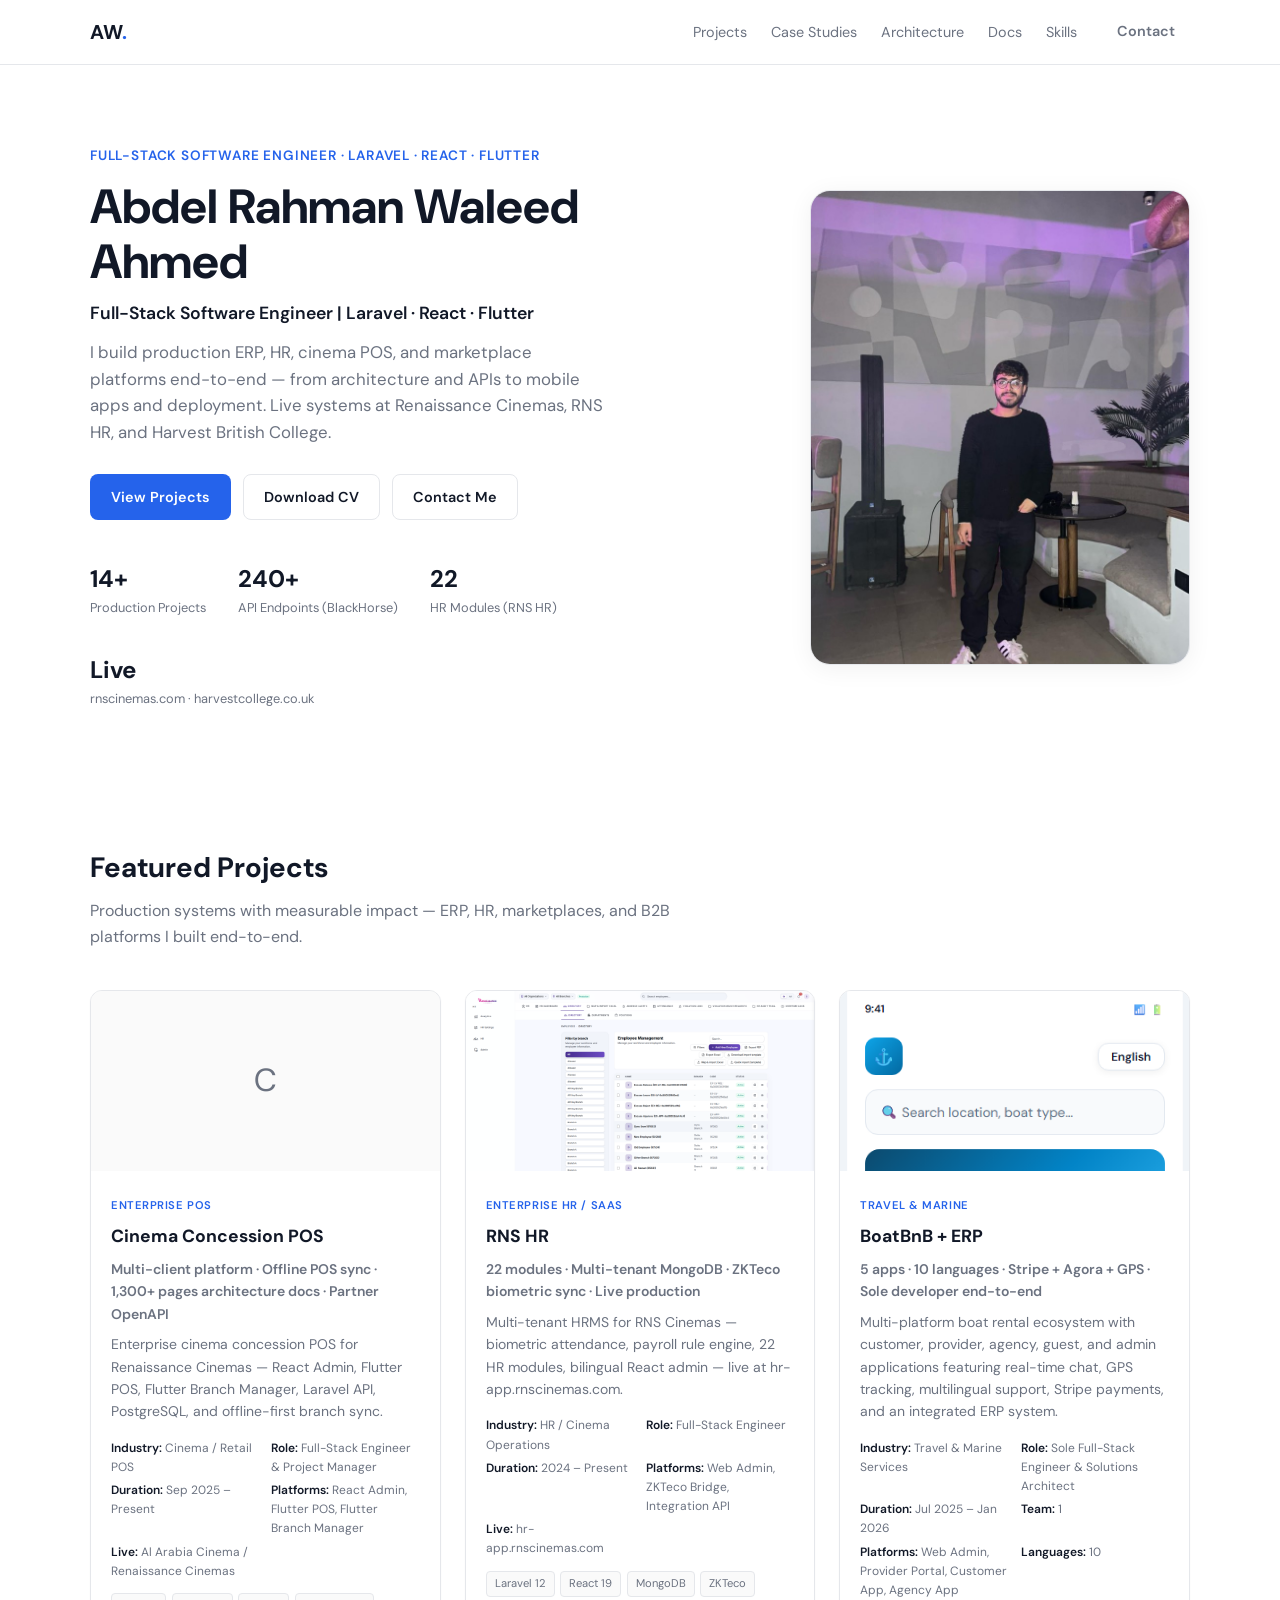
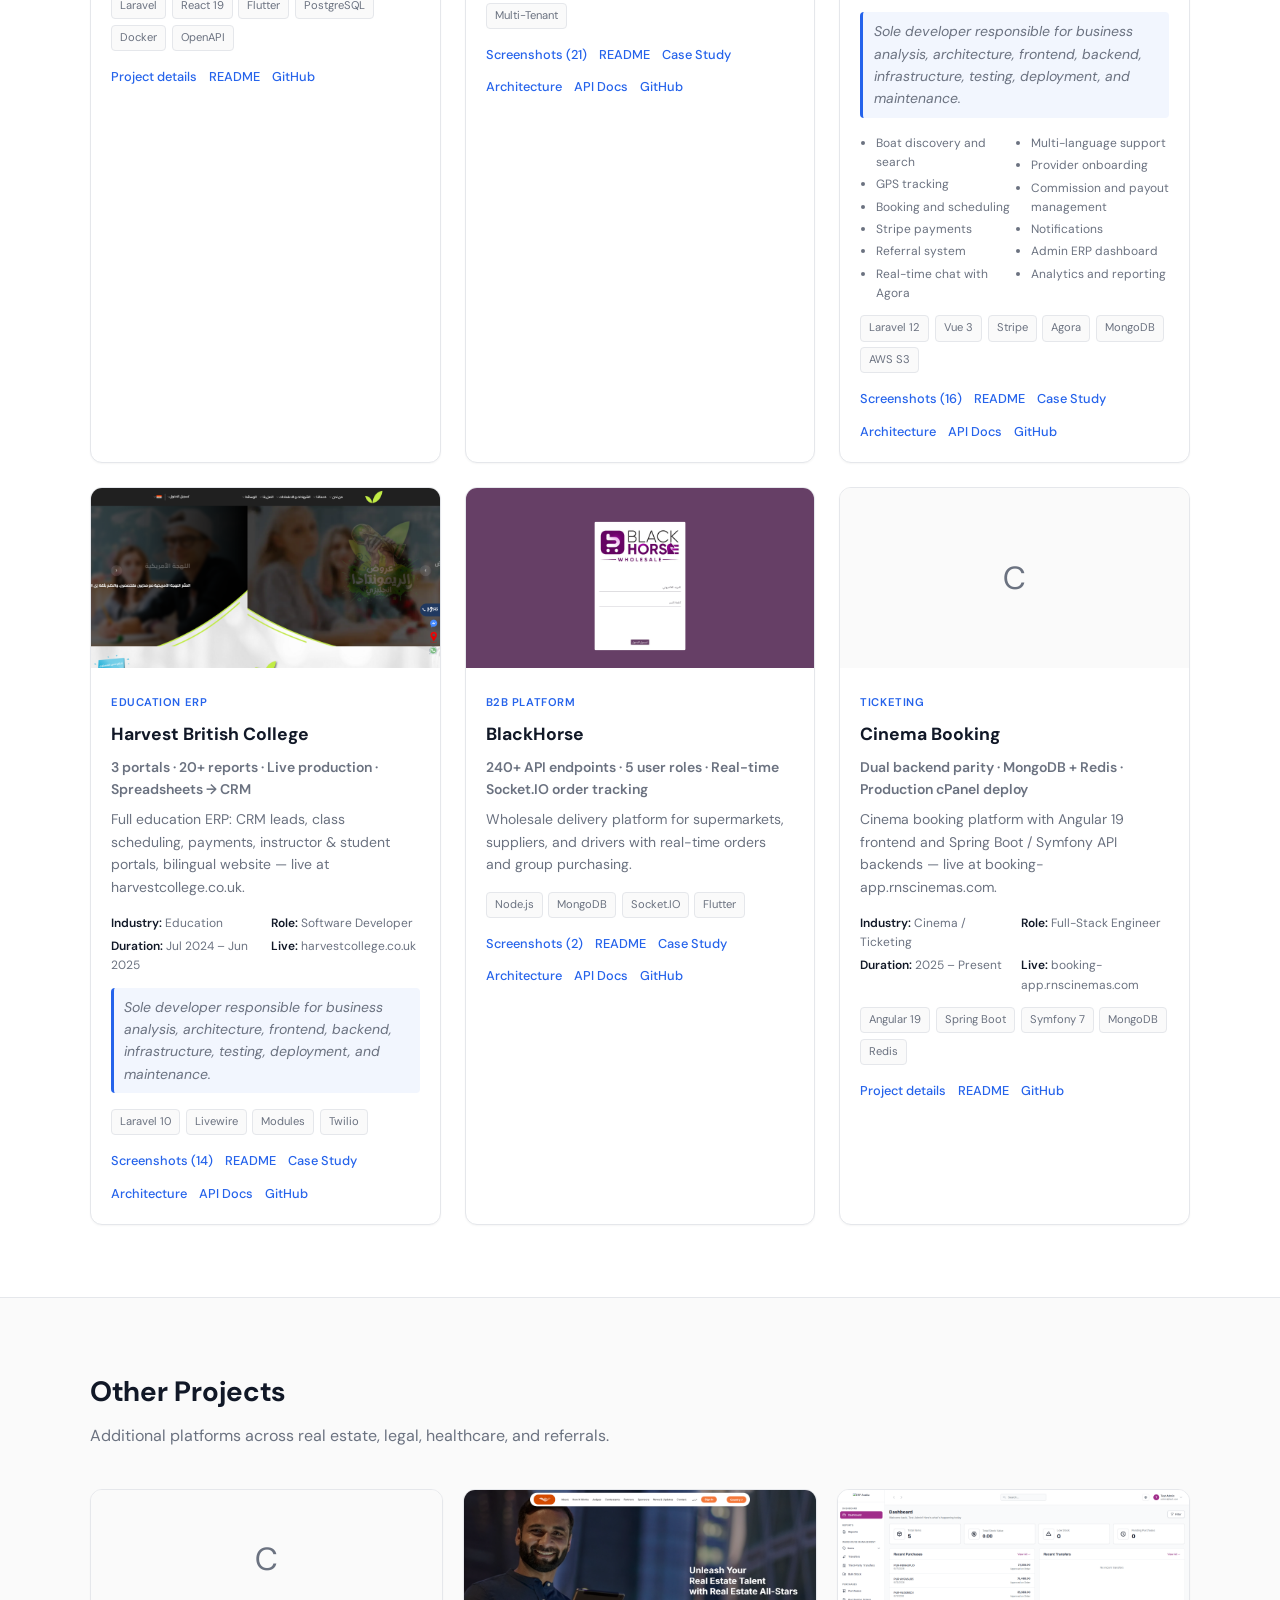
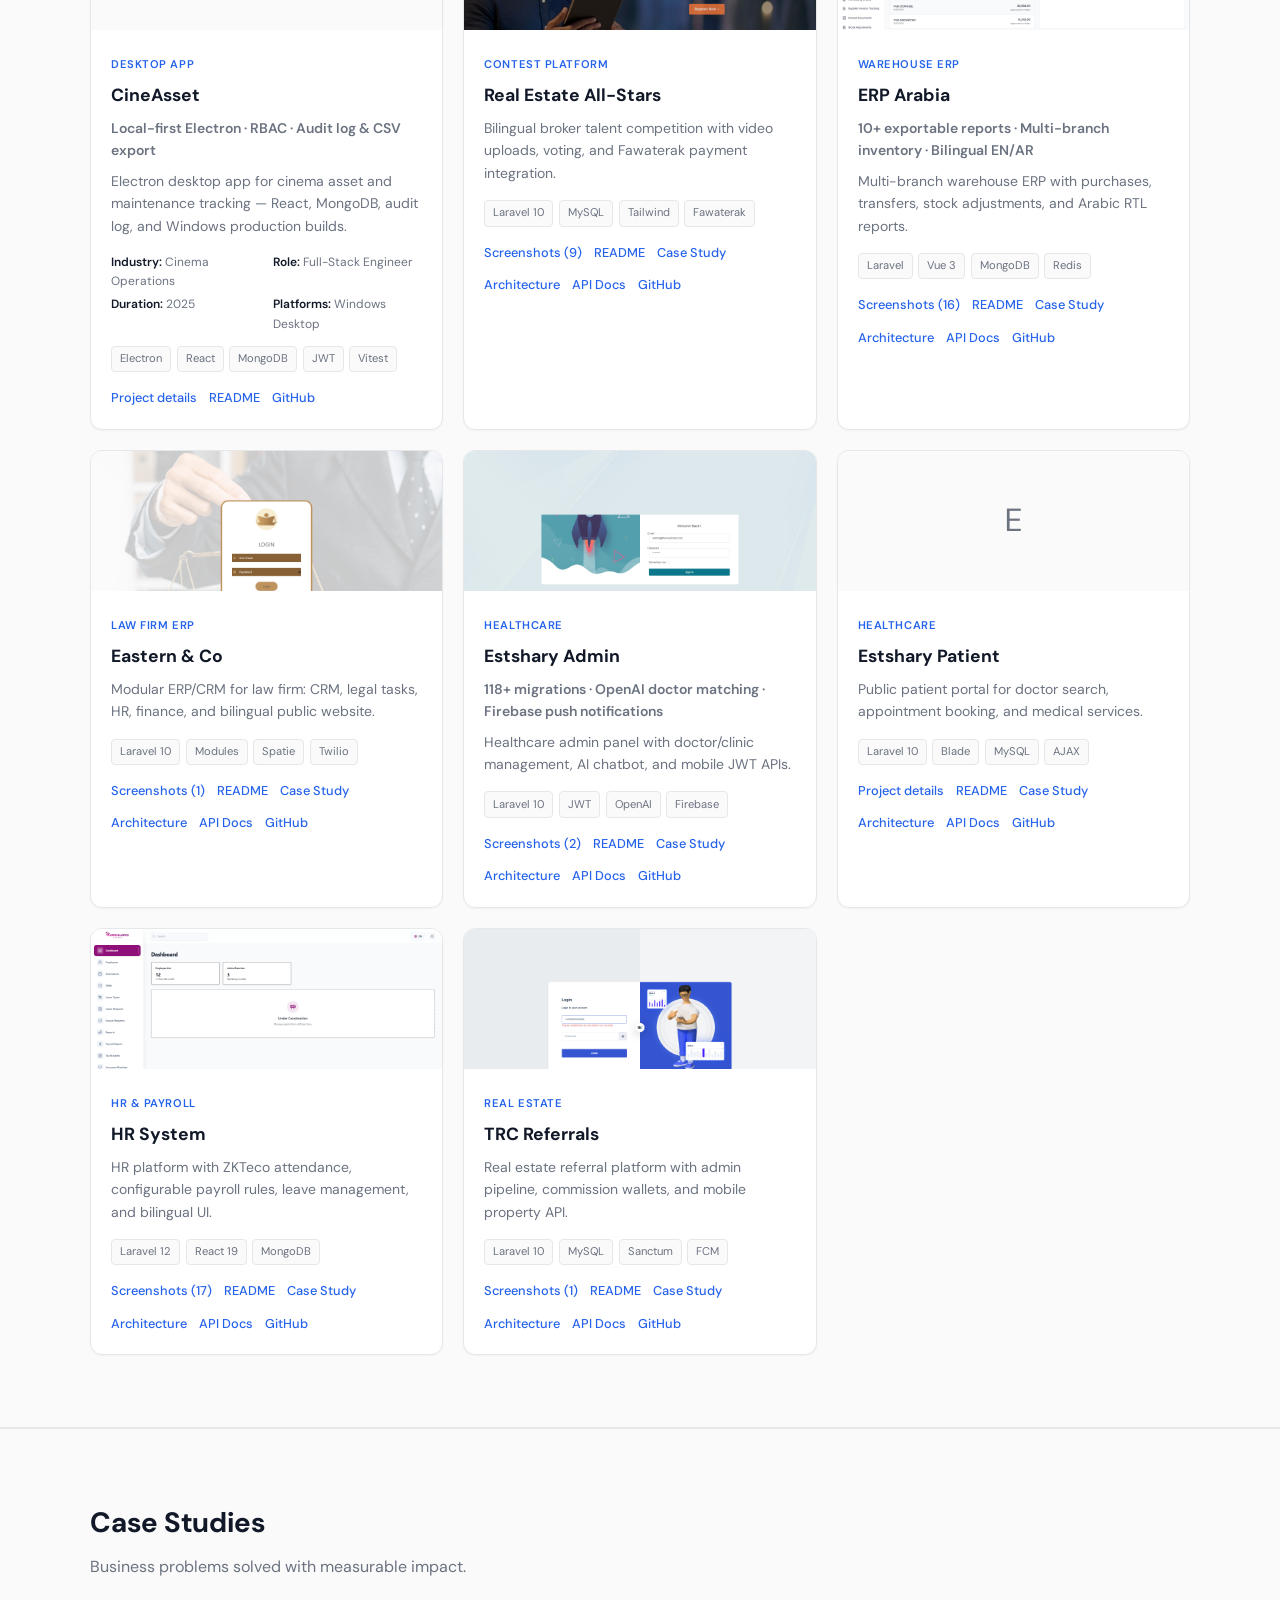
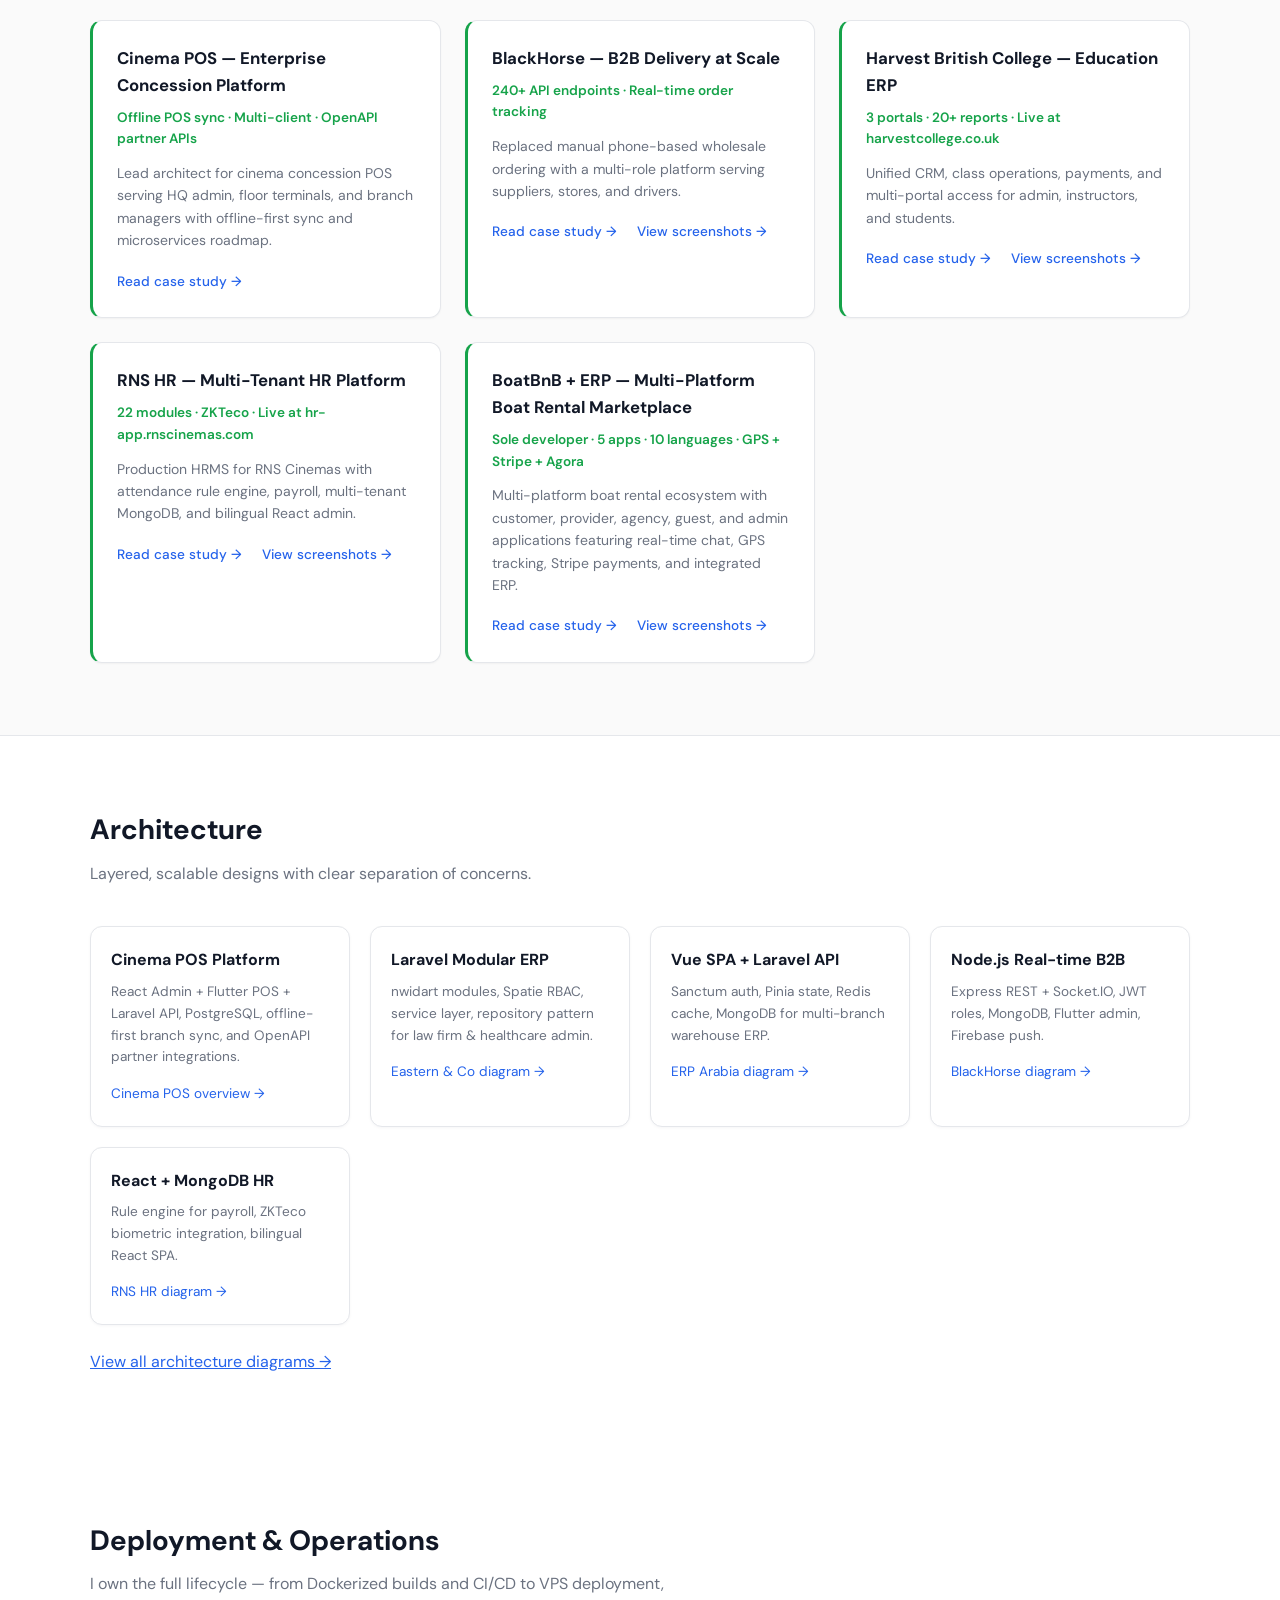
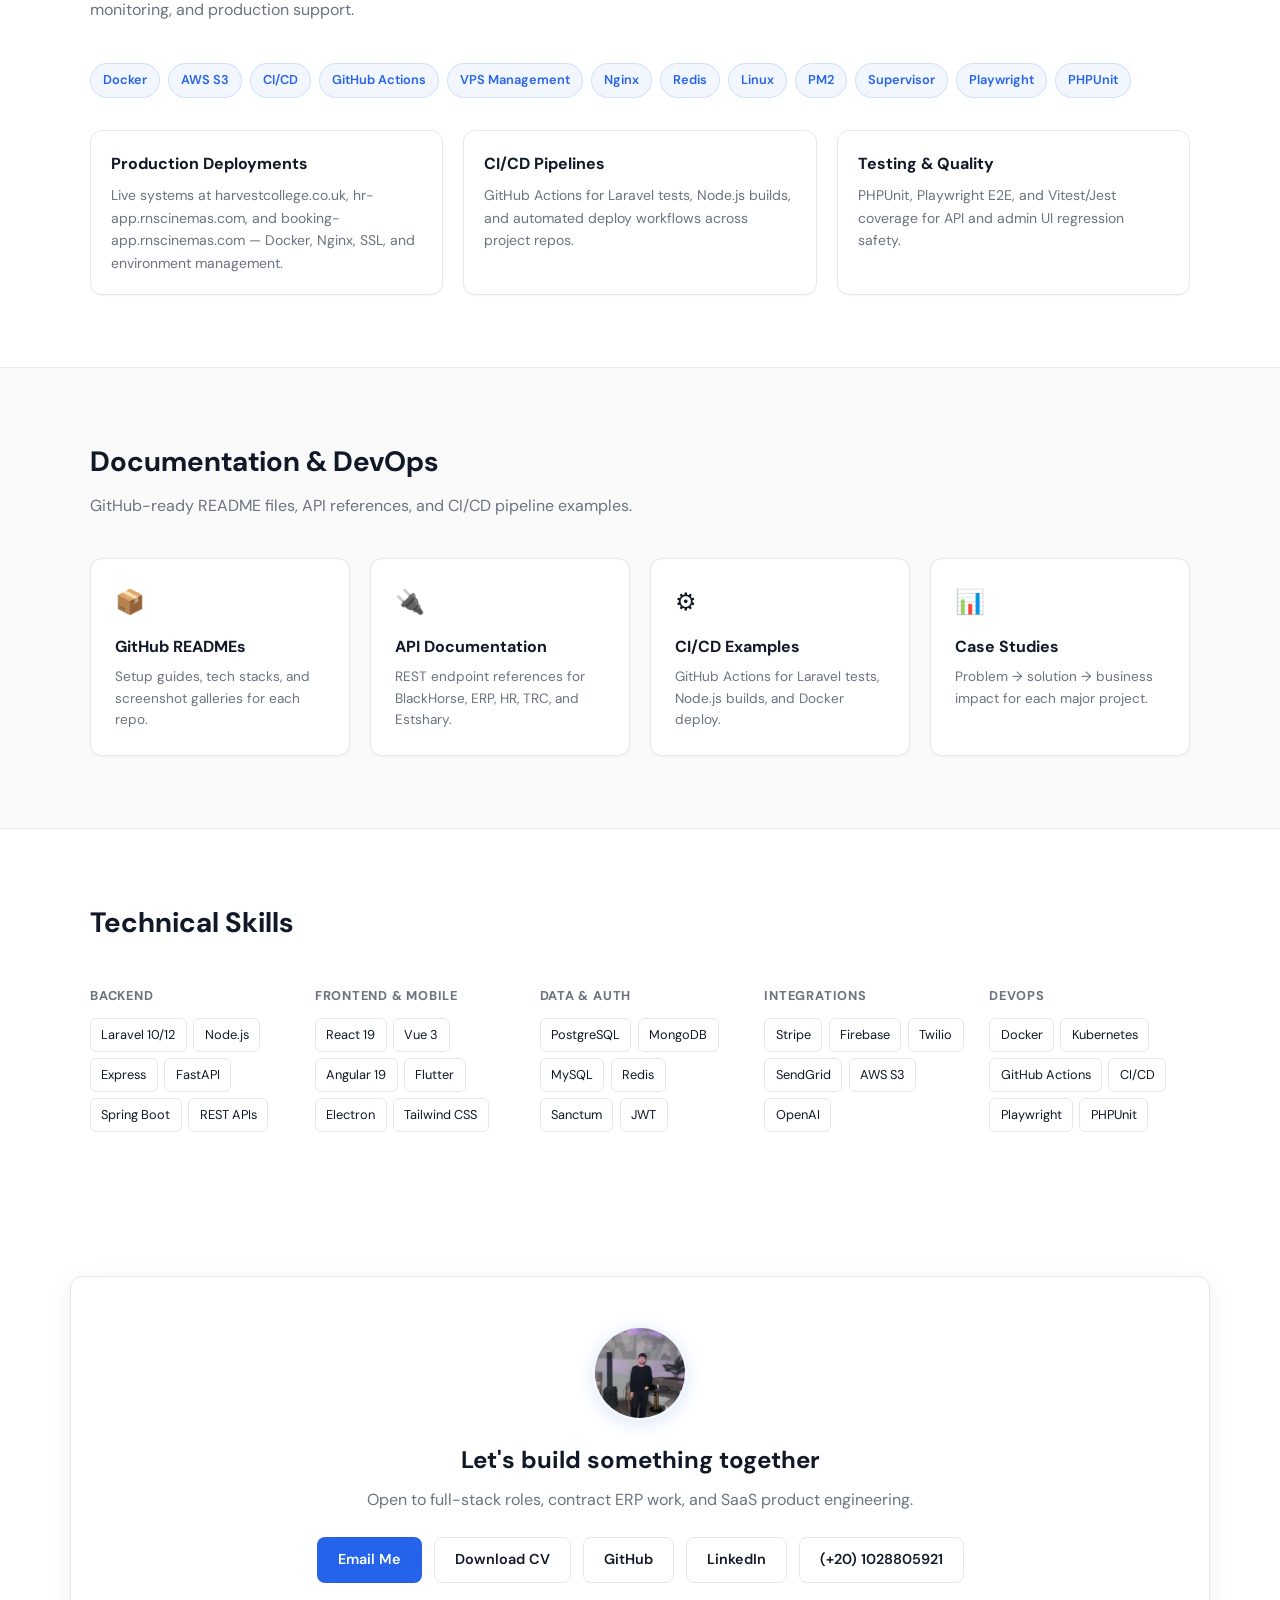
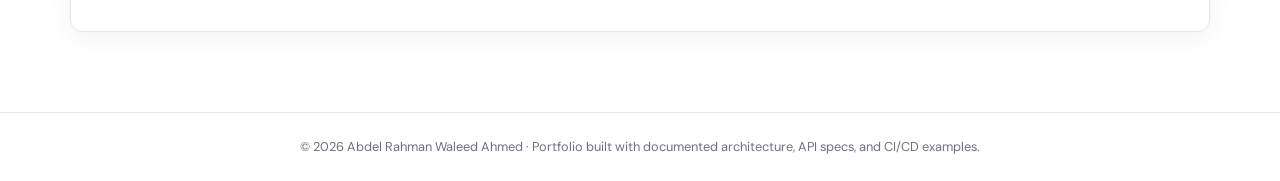
==== commit f74a8ef2: "Update portfolio with revised CV, Cinema POS projects, and clean galleries. Lead with Cinema POS and" ====
--- a/index.html
+++ b/index.html
@@ -3,10 +3,10 @@
 <head>
   <meta charset="UTF-8">
   <meta name="viewport" content="width=device-width, initial-scale=1.0">
-  <meta name="description" content="Abdel Rahman Waleed Ahmed — Full-Stack Engineer specializing in Laravel, Vue.js, and scalable business platforms. ERP, SaaS, marketplaces, and high-performance APIs from idea to production.">
+  <meta name="description" content="Abdel Rahman Waleed Ahmed — Full-Stack Software Engineer specializing in Laravel, React, Flutter, and cinema/ERP platforms. Production POS, HRMS, and marketplace systems from idea to deployment.">
   <meta name="theme-color" content="#ffffff">
   <meta name="color-scheme" content="light">
-  <title>Abdel Rahman Waleed Ahmed — Full-Stack Engineer | Laravel & Vue</title>
+  <title>Abdel Rahman Waleed Ahmed — Full-Stack Software Engineer | Laravel · React · Flutter</title>
   <link rel="preconnect" href="https://fonts.googleapis.com">
   <link rel="preconnect" href="https://fonts.gstatic.com" crossorigin>
   <link href="https://fonts.googleapis.com/css2?family=DM+Sans:ital,opsz,wght@0,9..40,400;0,9..40,500;0,9..40,600;0,9..40,700;1,9..40,400&family=JetBrains+Mono:wght@400;500&display=swap" rel="stylesheet">
@@ -34,12 +34,13 @@
     <section class="hero">
       <div class="container hero-grid">
         <div class="hero-content">
-          <p class="eyebrow">Full-Stack Engineer · Laravel · Vue.js · React · Node.js</p>
+          <p class="eyebrow">Full-Stack Software Engineer · Laravel · React · Flutter</p>
           <h1>Abdel Rahman Waleed Ahmed</h1>
-          <p class="hero-specialty">Full-Stack Engineer specializing in Laravel, Vue.js, and scalable business platforms.</p>
+          <p class="hero-specialty">Full-Stack Software Engineer | Laravel · React · Flutter</p>
           <p class="hero-lead">
-            I build ERP systems, SaaS products, marketplaces, and high-performance APIs —
-            from idea to production. End-to-end ownership across education, healthcare, logistics, HR, and marine marketplaces.
+            I build production ERP, HR, cinema POS, and marketplace platforms end-to-end —
+            from architecture and APIs to mobile apps and deployment. Live systems at Renaissance Cinemas,
+            RNS HR, and Harvest British College.
           </p>
           <div class="hero-actions">
             <a href="#projects" class="btn btn-primary">View Projects</a>
@@ -47,10 +48,10 @@
             <a href="#contact" class="btn btn-ghost">Contact Me</a>
           </div>
           <div class="hero-stats">
-            <div><strong>11</strong><span>Production Projects</span></div>
-            <div><strong>240+</strong><span>API Endpoints</span></div>
-            <div><strong>22</strong><span>HR Modules (RNS)</span></div>
-            <div><strong>Live</strong><span>harvestcollege.co.uk · rnscinemas.com</span></div>
+            <div><strong>14+</strong><span>Production Projects</span></div>
+            <div><strong>240+</strong><span>API Endpoints (BlackHorse)</span></div>
+            <div><strong>22</strong><span>HR Modules (RNS HR)</span></div>
+            <div><strong>Live</strong><span>rnscinemas.com · harvestcollege.co.uk</span></div>
           </div>
         </div>
         <div class="hero-visual">
@@ -98,6 +99,11 @@
           <p>Layered, scalable designs with clear separation of concerns.</p>
         </div>
         <div class="arch-cards">
+          <article class="arch-card">
+            <h3>Cinema POS Platform</h3>
+            <p>React Admin + Flutter POS + Laravel API, PostgreSQL, offline-first branch sync, and OpenAPI partner integrations.</p>
+            <a href="doc.html?path=12-cinema-pos/CV_PROJECT.md">Cinema POS overview →</a>
+          </article>
           <article class="arch-card">
             <h3>Laravel Modular ERP</h3>
             <p>nwidart modules, Spatie RBAC, service layer, repository pattern for law firm & healthcare admin.</p>
@@ -137,7 +143,7 @@
         <div class="ops-grid">
           <article class="ops-card">
             <h3>Production Deployments</h3>
-            <p>Live systems at harvestcollege.co.uk and hr-app.rnscinemas.com — Docker, Nginx, SSL, and environment management.</p>
+            <p>Live systems at harvestcollege.co.uk, hr-app.rnscinemas.com, and booking-app.rnscinemas.com — Docker, Nginx, SSL, and environment management.</p>
           </article>
           <article class="ops-card">
             <h3>CI/CD Pipelines</h3>
@@ -191,19 +197,19 @@
           <div class="skill-group">
             <h4>Backend</h4>
             <div class="tags">
-              <span>Laravel 10/12</span><span>Node.js</span><span>Express</span><span>REST APIs</span><span>Socket.IO</span>
-            </div>
-          </div>
-          <div class="skill-group">
-            <h4>Frontend</h4>
-            <div class="tags">
-              <span>Vue 3</span><span>React 19</span><span>Pinia</span><span>Tailwind CSS</span><span>Blade</span>
+              <span>Laravel 10/12</span><span>Node.js</span><span>Express</span><span>FastAPI</span><span>Spring Boot</span><span>REST APIs</span>
+            </div>
+          </div>
+          <div class="skill-group">
+            <h4>Frontend & Mobile</h4>
+            <div class="tags">
+              <span>React 19</span><span>Vue 3</span><span>Angular 19</span><span>Flutter</span><span>Electron</span><span>Tailwind CSS</span>
             </div>
           </div>
           <div class="skill-group">
             <h4>Data & Auth</h4>
             <div class="tags">
-              <span>MongoDB</span><span>MySQL</span><span>Redis</span><span>Sanctum</span><span>JWT</span><span>Spatie RBAC</span>
+              <span>PostgreSQL</span><span>MongoDB</span><span>MySQL</span><span>Redis</span><span>Sanctum</span><span>JWT</span>
             </div>
           </div>
           <div class="skill-group">
@@ -215,7 +221,7 @@
           <div class="skill-group">
             <h4>DevOps</h4>
             <div class="tags">
-              <span>Docker</span><span>GitHub Actions</span><span>CI/CD</span><span>Playwright</span><span>PHPUnit</span>
+              <span>Docker</span><span>Kubernetes</span><span>GitHub Actions</span><span>CI/CD</span><span>Playwright</span><span>PHPUnit</span>
             </div>
           </div>
         </div>
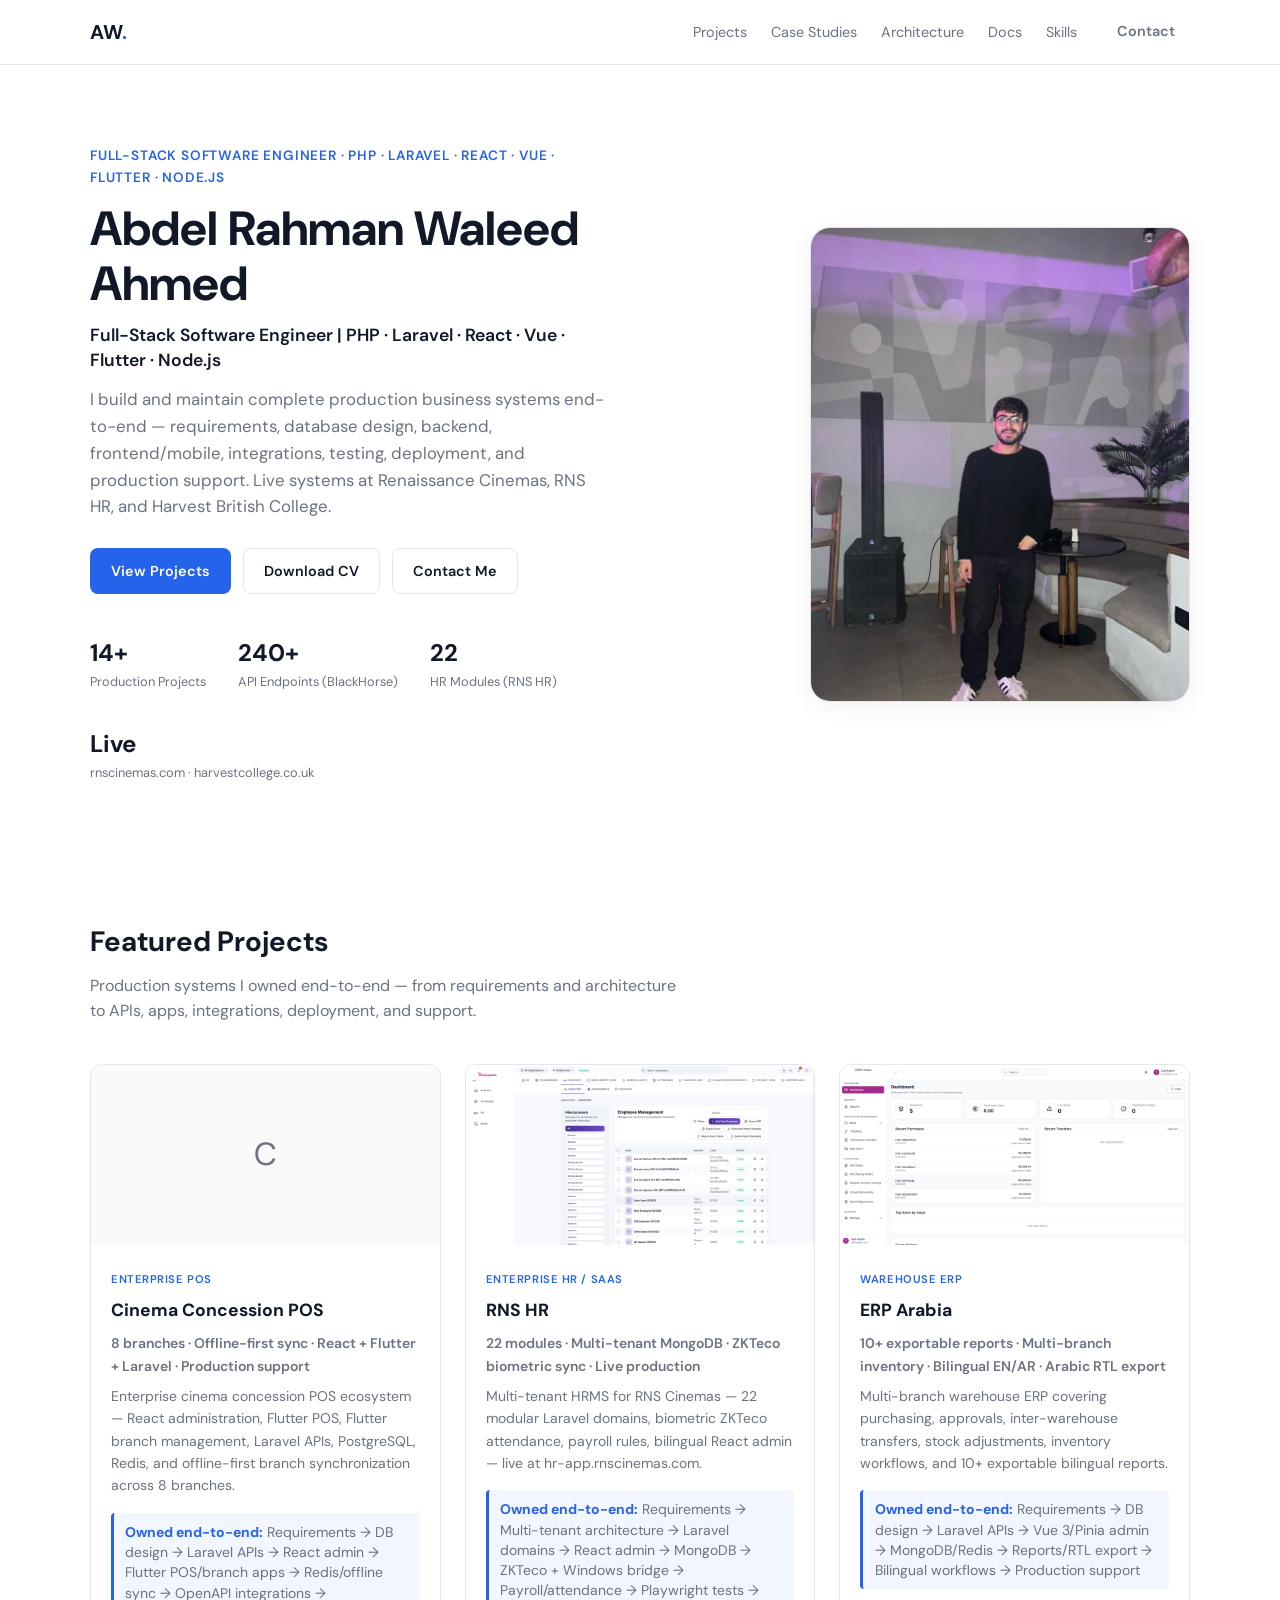
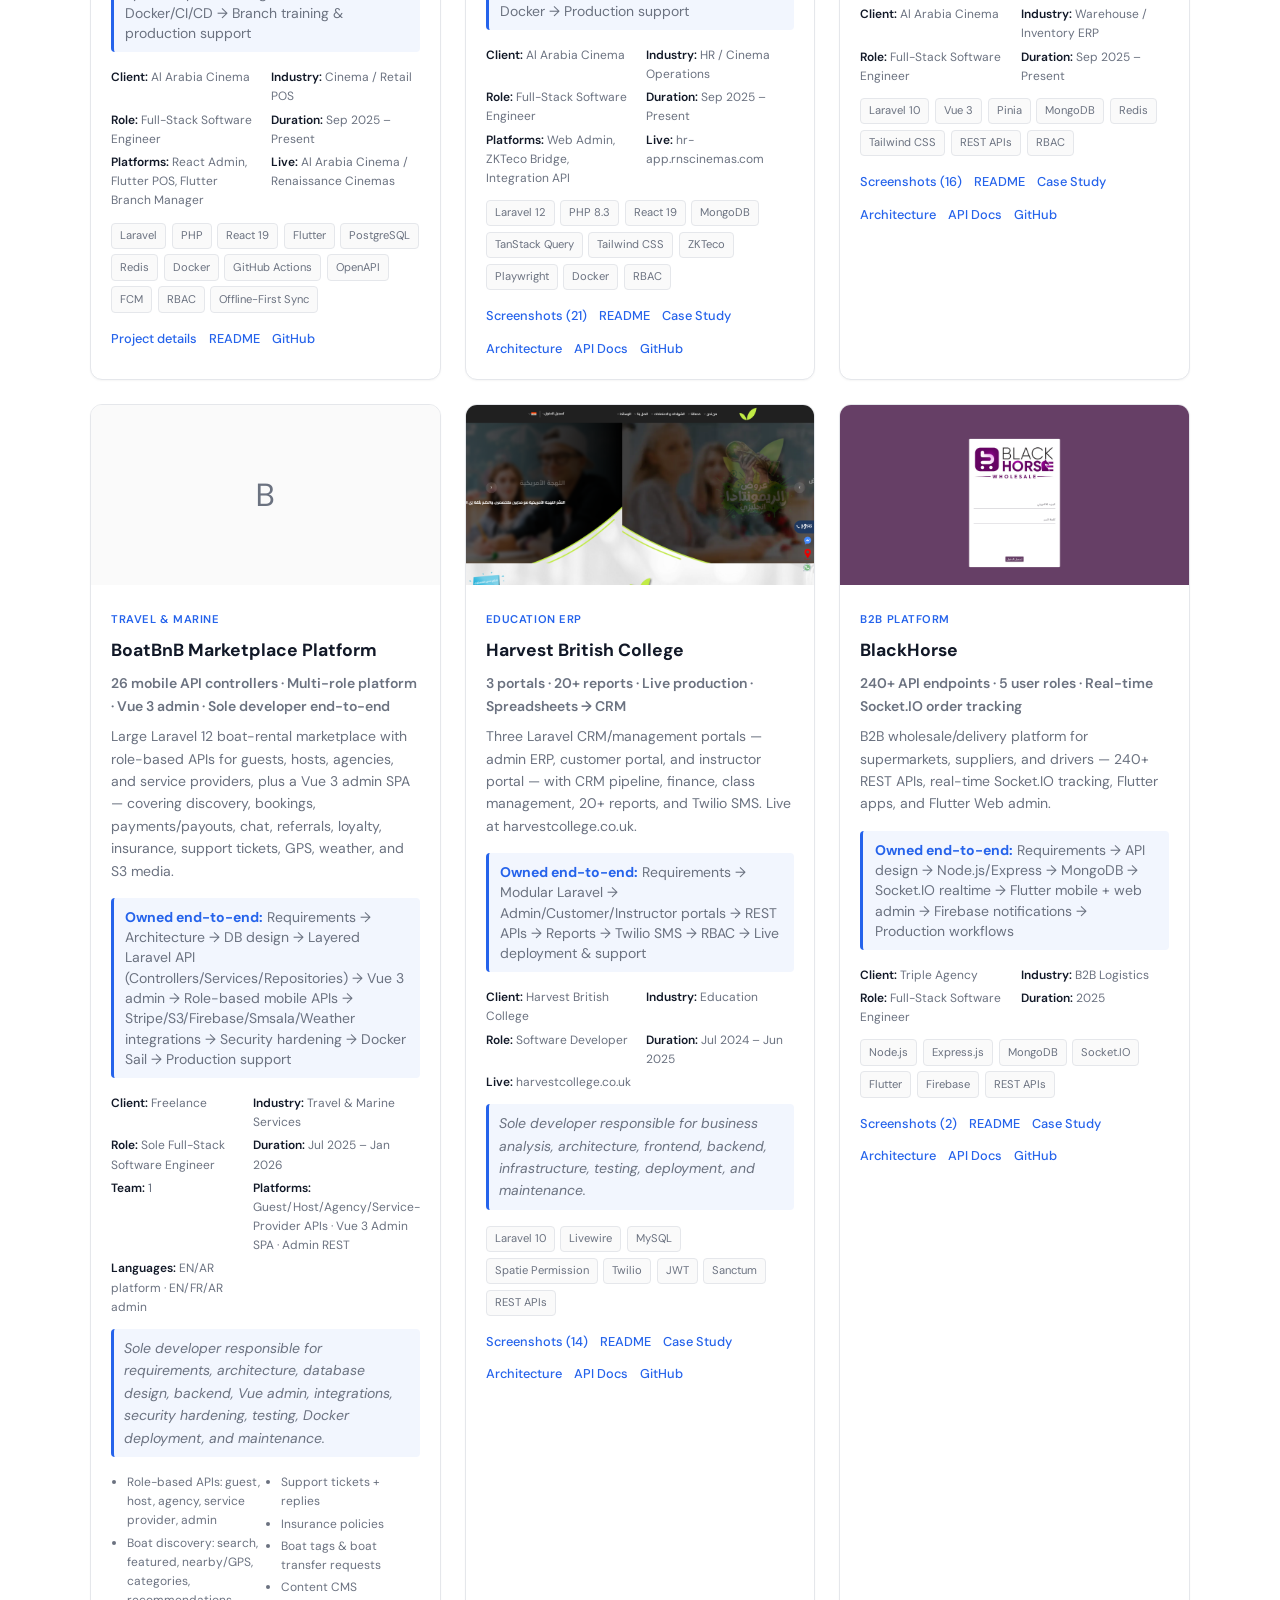
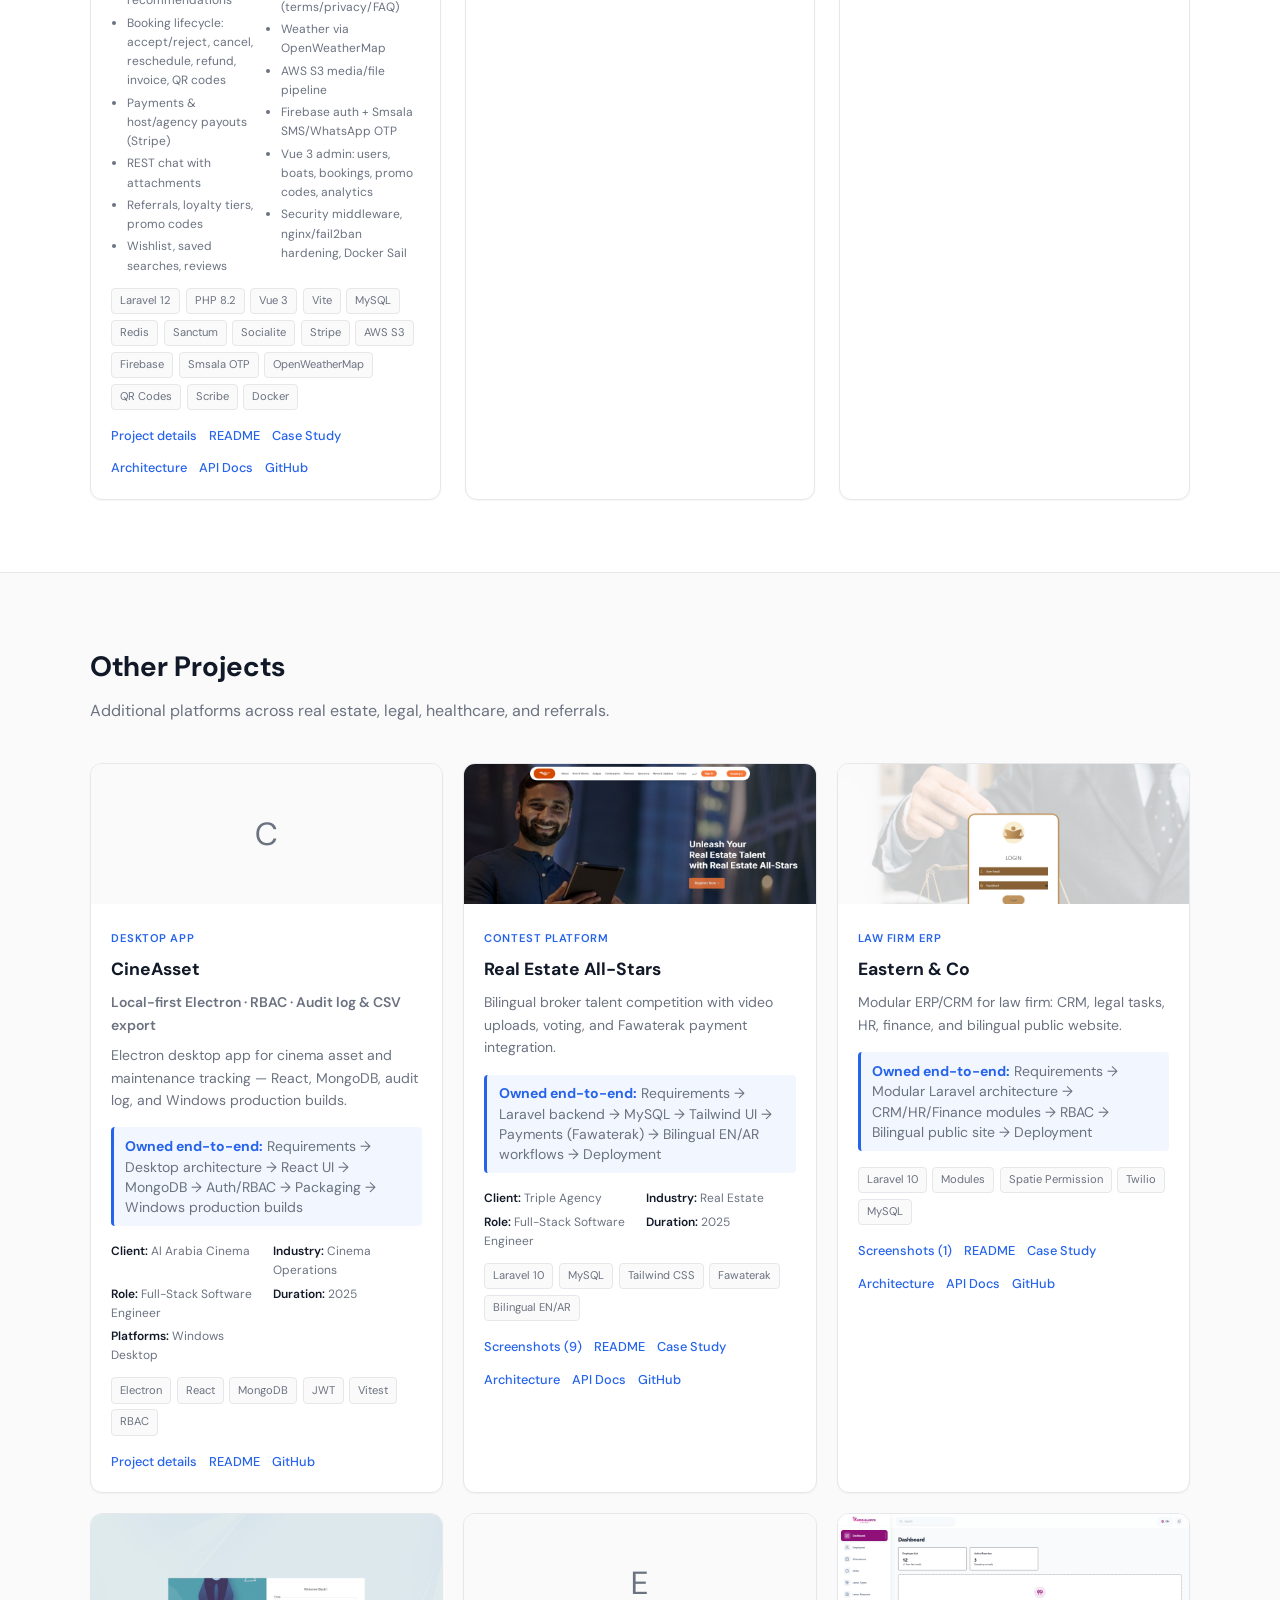
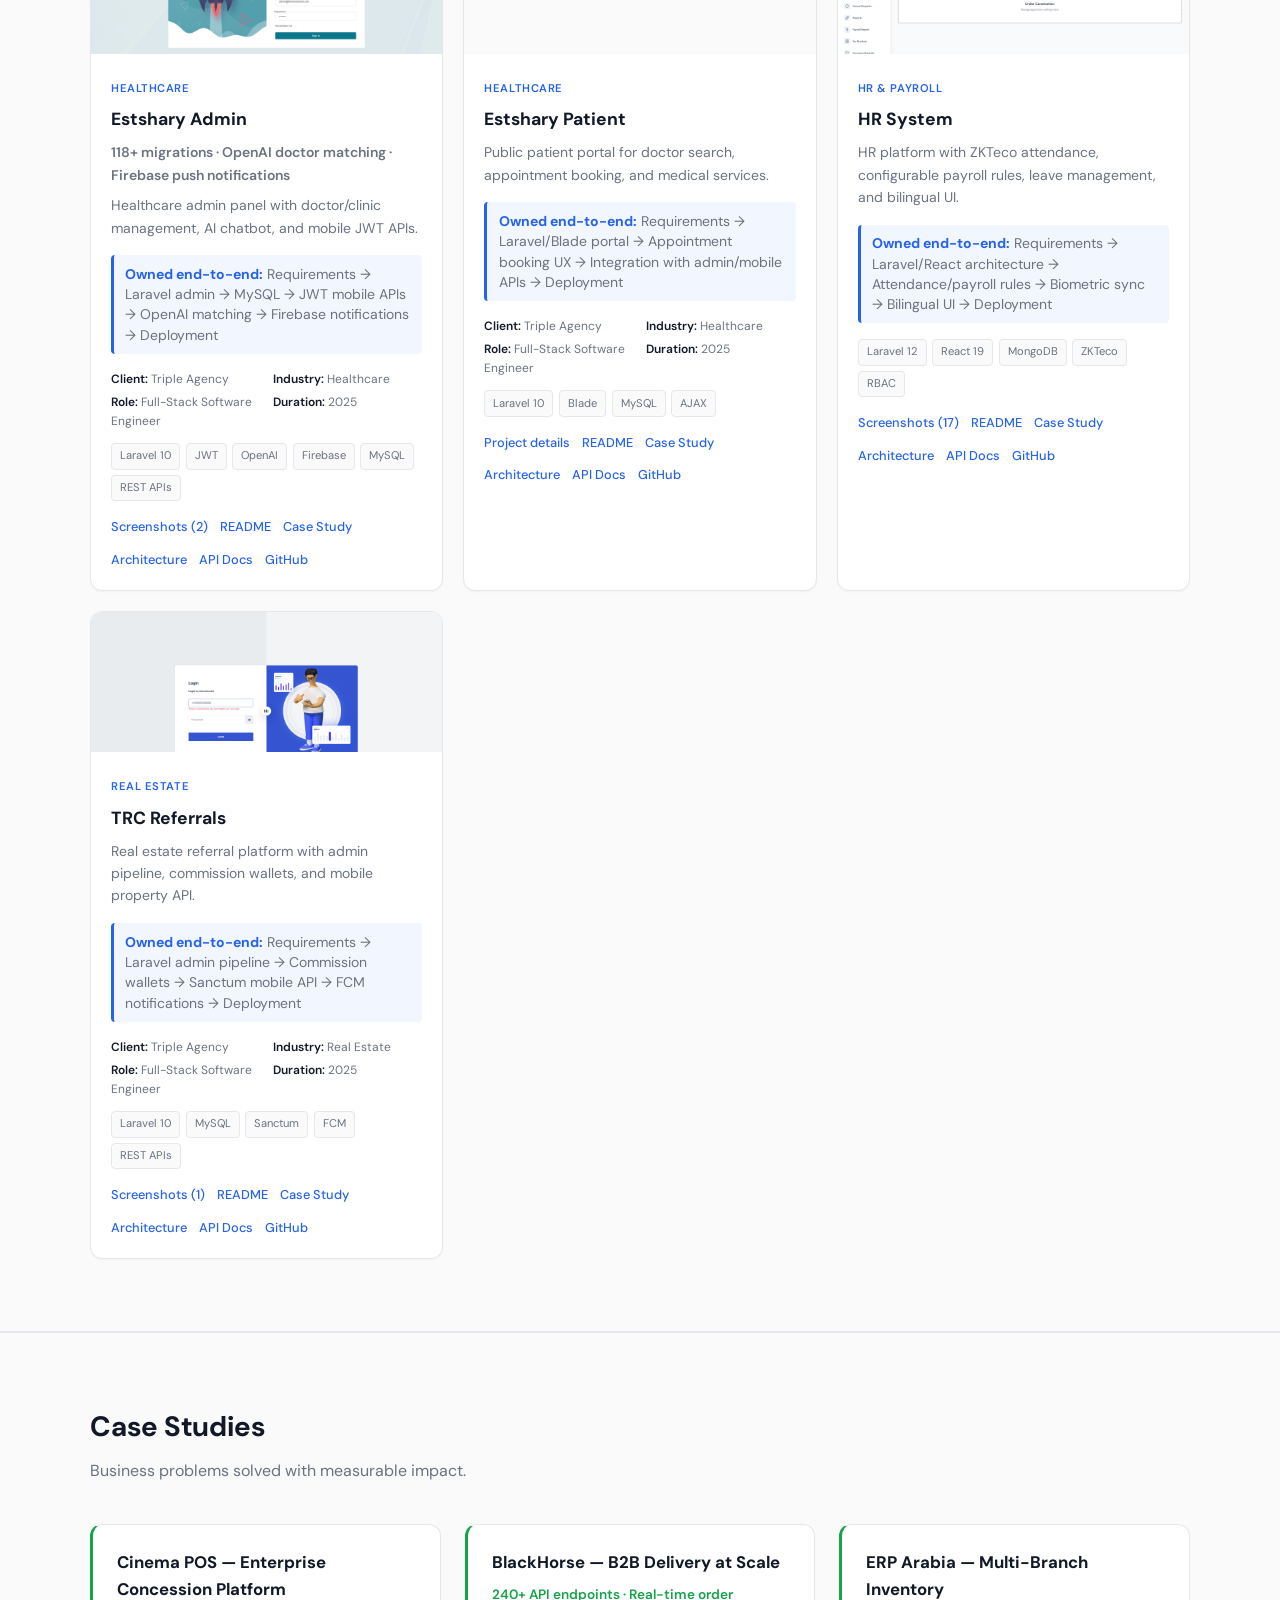
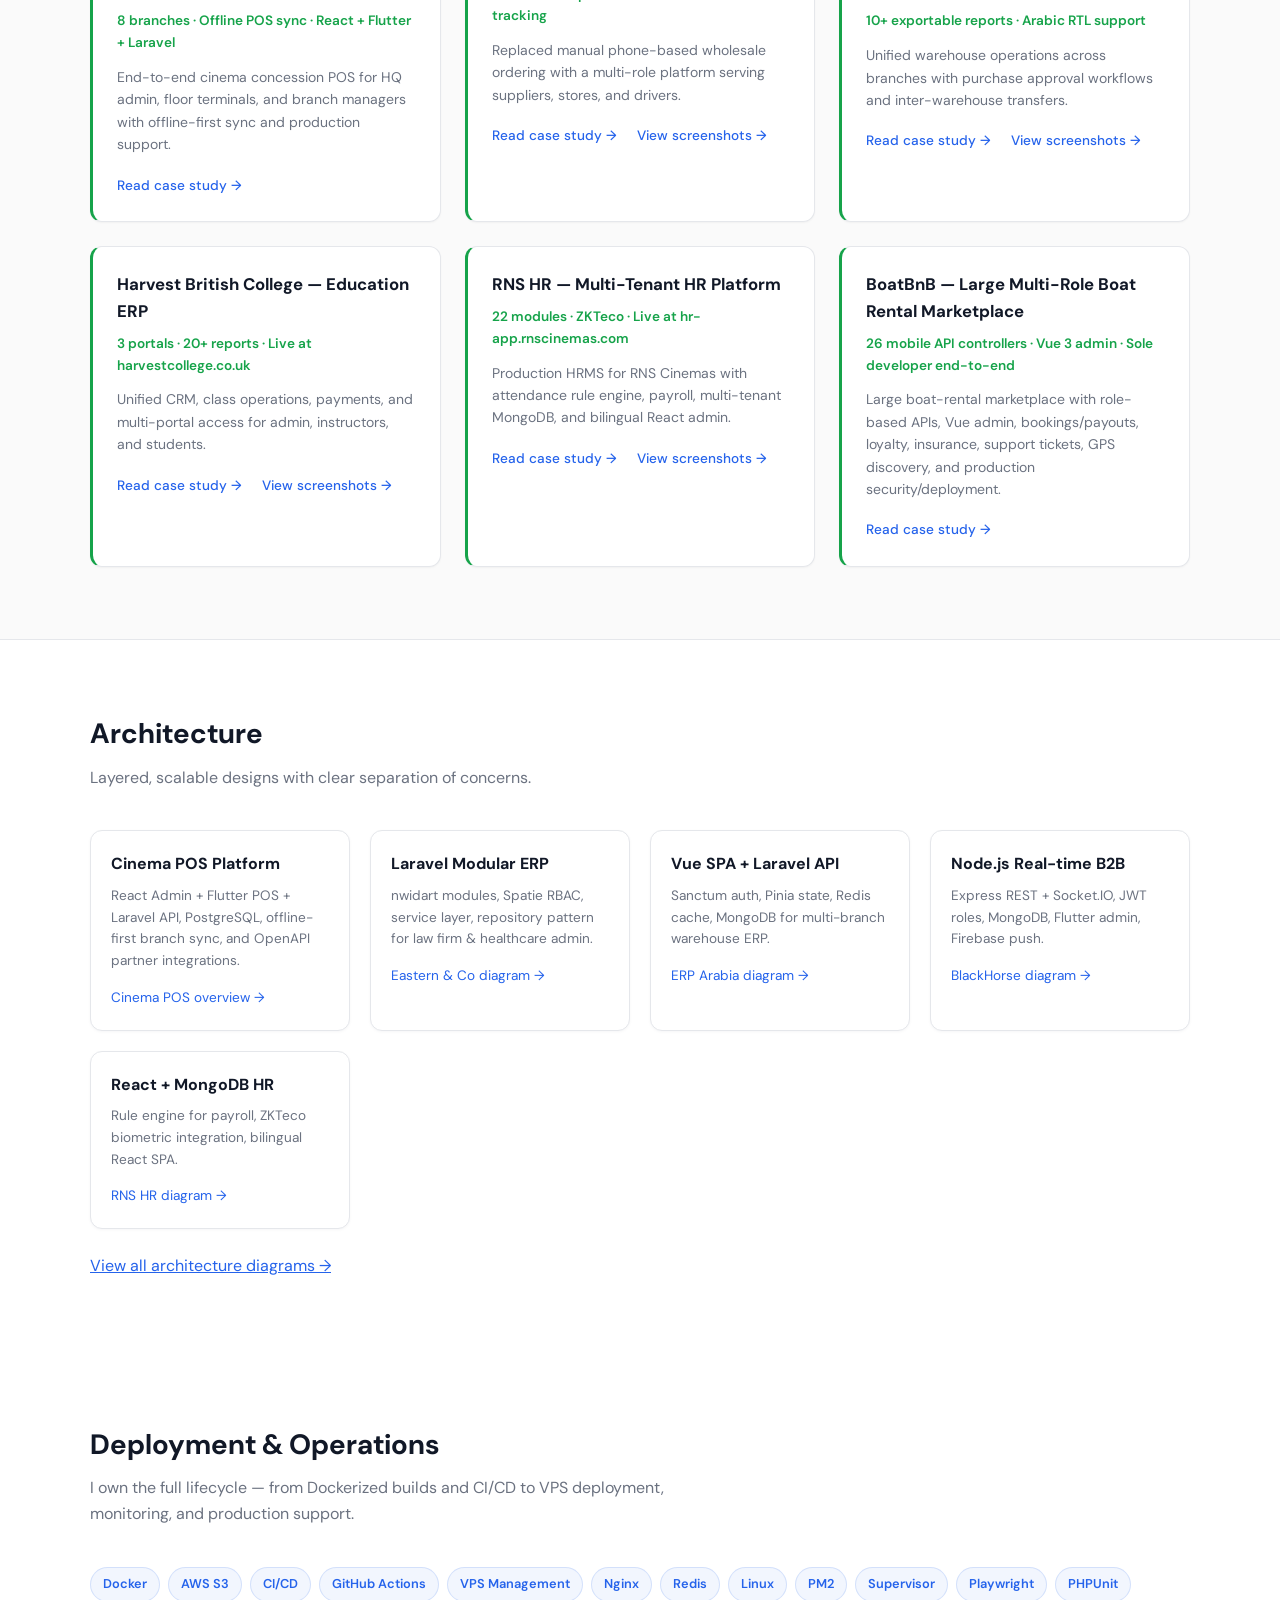
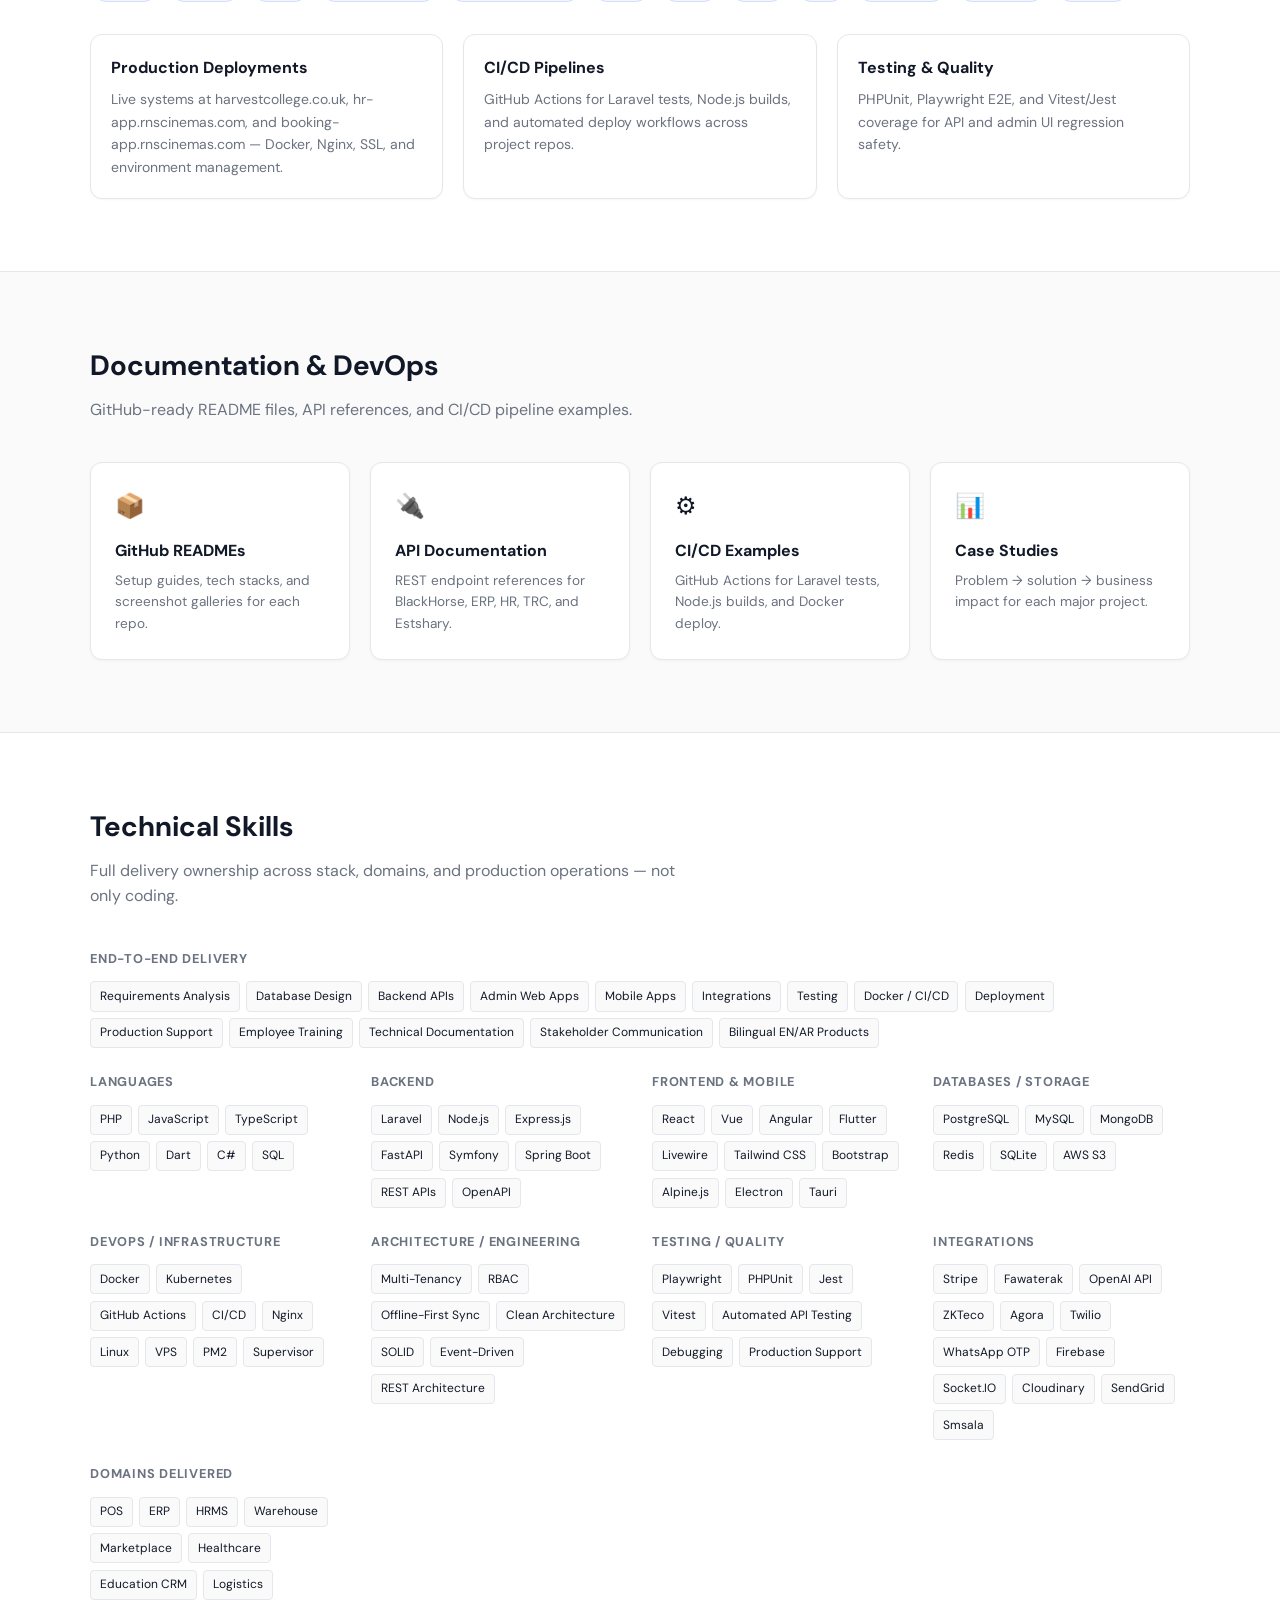
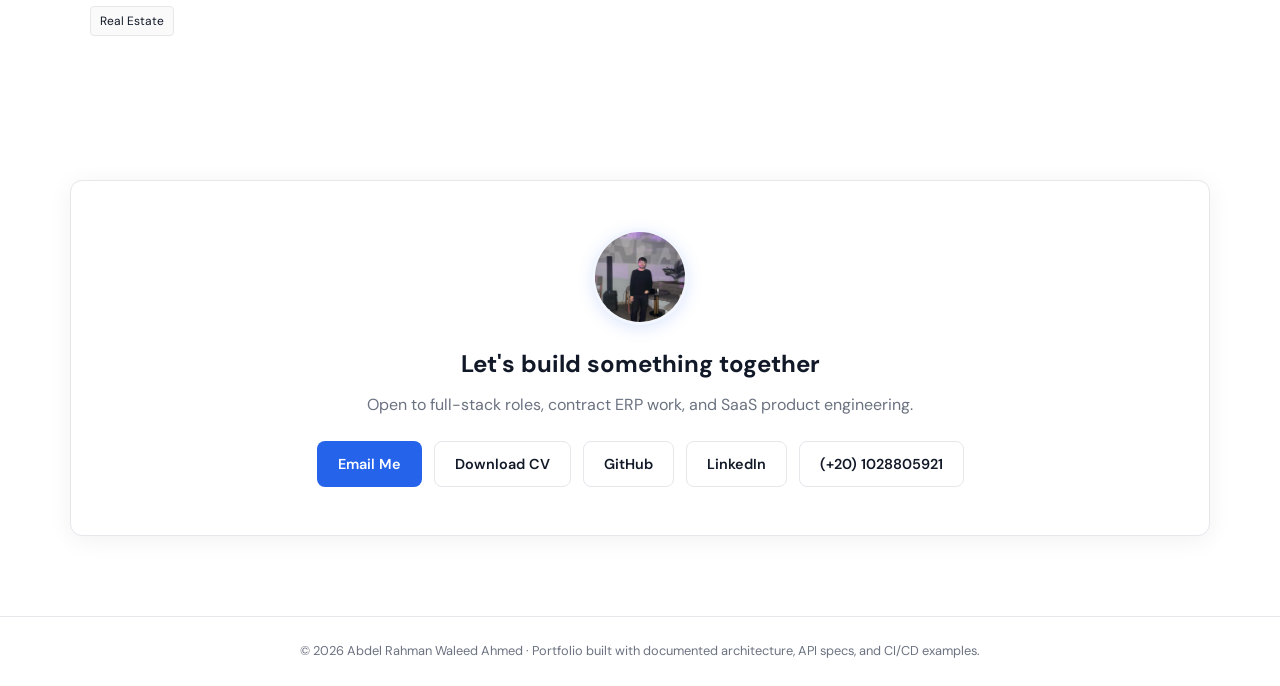
==== commit 6af00014: "Highlight end-to-end ownership and expand BoatBnB from the real codebase. Update skills, project car" ====
--- a/index.html
+++ b/index.html
@@ -34,13 +34,13 @@
     <section class="hero">
       <div class="container hero-grid">
         <div class="hero-content">
-          <p class="eyebrow">Full-Stack Software Engineer · Laravel · React · Flutter</p>
+          <p class="eyebrow">Full-Stack Software Engineer · PHP · Laravel · React · Vue · Flutter · Node.js</p>
           <h1>Abdel Rahman Waleed Ahmed</h1>
-          <p class="hero-specialty">Full-Stack Software Engineer | Laravel · React · Flutter</p>
+          <p class="hero-specialty">Full-Stack Software Engineer | PHP · Laravel · React · Vue · Flutter · Node.js</p>
           <p class="hero-lead">
-            I build production ERP, HR, cinema POS, and marketplace platforms end-to-end —
-            from architecture and APIs to mobile apps and deployment. Live systems at Renaissance Cinemas,
-            RNS HR, and Harvest British College.
+            I build and maintain complete production business systems end-to-end —
+            requirements, database design, backend, frontend/mobile, integrations, testing, deployment, and production support.
+            Live systems at Renaissance Cinemas, RNS HR, and Harvest British College.
           </p>
           <div class="hero-actions">
             <a href="#projects" class="btn btn-primary">View Projects</a>
@@ -66,7 +66,7 @@
       <div class="container">
         <div class="section-head">
           <h2>Featured Projects</h2>
-          <p>Production systems with measurable impact — ERP, HR, marketplaces, and B2B platforms I built end-to-end.</p>
+          <p>Production systems I owned end-to-end — from requirements and architecture to APIs, apps, integrations, deployment, and support.</p>
         </div>
         <div class="project-grid" id="project-grid"></div>
       </div>
@@ -192,36 +192,70 @@
       <div class="container">
         <div class="section-head">
           <h2>Technical Skills</h2>
+          <p>Full delivery ownership across stack, domains, and production operations — not only coding.</p>
         </div>
         <div class="skills-wrap">
+          <div class="skill-group skill-group-wide">
+            <h4>End-to-End Delivery</h4>
+            <div class="tags">
+              <span>Requirements Analysis</span><span>Database Design</span><span>Backend APIs</span><span>Admin Web Apps</span>
+              <span>Mobile Apps</span><span>Integrations</span><span>Testing</span><span>Docker / CI/CD</span>
+              <span>Deployment</span><span>Production Support</span><span>Employee Training</span><span>Technical Documentation</span>
+              <span>Stakeholder Communication</span><span>Bilingual EN/AR Products</span>
+            </div>
+          </div>
+          <div class="skill-group">
+            <h4>Languages</h4>
+            <div class="tags">
+              <span>PHP</span><span>JavaScript</span><span>TypeScript</span><span>Python</span><span>Dart</span><span>C#</span><span>SQL</span>
+            </div>
+          </div>
           <div class="skill-group">
             <h4>Backend</h4>
             <div class="tags">
-              <span>Laravel 10/12</span><span>Node.js</span><span>Express</span><span>FastAPI</span><span>Spring Boot</span><span>REST APIs</span>
+              <span>Laravel</span><span>Node.js</span><span>Express.js</span><span>FastAPI</span><span>Symfony</span><span>Spring Boot</span><span>REST APIs</span><span>OpenAPI</span>
             </div>
           </div>
           <div class="skill-group">
             <h4>Frontend & Mobile</h4>
             <div class="tags">
-              <span>React 19</span><span>Vue 3</span><span>Angular 19</span><span>Flutter</span><span>Electron</span><span>Tailwind CSS</span>
-            </div>
-          </div>
-          <div class="skill-group">
-            <h4>Data & Auth</h4>
-            <div class="tags">
-              <span>PostgreSQL</span><span>MongoDB</span><span>MySQL</span><span>Redis</span><span>Sanctum</span><span>JWT</span>
+              <span>React</span><span>Vue</span><span>Angular</span><span>Flutter</span><span>Livewire</span><span>Tailwind CSS</span><span>Bootstrap</span><span>Alpine.js</span><span>Electron</span><span>Tauri</span>
+            </div>
+          </div>
+          <div class="skill-group">
+            <h4>Databases / Storage</h4>
+            <div class="tags">
+              <span>PostgreSQL</span><span>MySQL</span><span>MongoDB</span><span>Redis</span><span>SQLite</span><span>AWS S3</span>
+            </div>
+          </div>
+          <div class="skill-group">
+            <h4>DevOps / Infrastructure</h4>
+            <div class="tags">
+              <span>Docker</span><span>Kubernetes</span><span>GitHub Actions</span><span>CI/CD</span><span>Nginx</span><span>Linux</span><span>VPS</span><span>PM2</span><span>Supervisor</span>
+            </div>
+          </div>
+          <div class="skill-group">
+            <h4>Architecture / Engineering</h4>
+            <div class="tags">
+              <span>Multi-Tenancy</span><span>RBAC</span><span>Offline-First Sync</span><span>Clean Architecture</span><span>SOLID</span><span>Event-Driven</span><span>REST Architecture</span>
+            </div>
+          </div>
+          <div class="skill-group">
+            <h4>Testing / Quality</h4>
+            <div class="tags">
+              <span>Playwright</span><span>PHPUnit</span><span>Jest</span><span>Vitest</span><span>Automated API Testing</span><span>Debugging</span><span>Production Support</span>
             </div>
           </div>
           <div class="skill-group">
             <h4>Integrations</h4>
             <div class="tags">
-              <span>Stripe</span><span>Firebase</span><span>Twilio</span><span>SendGrid</span><span>AWS S3</span><span>OpenAI</span>
-            </div>
-          </div>
-          <div class="skill-group">
-            <h4>DevOps</h4>
-            <div class="tags">
-              <span>Docker</span><span>Kubernetes</span><span>GitHub Actions</span><span>CI/CD</span><span>Playwright</span><span>PHPUnit</span>
+              <span>Stripe</span><span>Fawaterak</span><span>OpenAI API</span><span>ZKTeco</span><span>Agora</span><span>Twilio</span><span>WhatsApp OTP</span><span>Firebase</span><span>Socket.IO</span><span>Cloudinary</span><span>SendGrid</span><span>Smsala</span>
+            </div>
+          </div>
+          <div class="skill-group">
+            <h4>Domains Delivered</h4>
+            <div class="tags">
+              <span>POS</span><span>ERP</span><span>HRMS</span><span>Warehouse</span><span>Marketplace</span><span>Healthcare</span><span>Education CRM</span><span>Logistics</span><span>Real Estate</span>
             </div>
           </div>
         </div>
--- a/css/style.css
+++ b/css/style.css
@@ -135,6 +135,13 @@
 .project-links a { font-size: 0.8rem; color: var(--accent); text-decoration: none; font-weight: 500; }
 .project-links a:hover { text-decoration: underline; }
 
+.project-e2e {
+  font-size: 0.78rem; color: var(--text);
+  margin: 0.65rem 0 0.5rem; padding: 0.55rem 0.7rem;
+  background: var(--accent-soft); border-left: 3px solid var(--accent); border-radius: 4px;
+  line-height: 1.45;
+}
+.project-e2e strong { color: var(--accent); font-weight: 700; }
 .project-meta {
   display: grid; grid-template-columns: 1fr 1fr; gap: 0.25rem 0.75rem;
   margin: 0.75rem 0; font-size: 0.75rem; color: var(--muted);
@@ -150,6 +157,8 @@
   columns: 2; column-gap: 1rem;
 }
 .project-features li { margin-bottom: 0.2rem; break-inside: avoid; }
+.skill-group-wide { grid-column: 1 / -1; }
+.skill-group-wide .tags { display: flex; flex-wrap: wrap; gap: 0.4rem; }
 
 /* Markdown doc viewer */
 .doc-page { padding-top: 2rem; padding-bottom: 4rem; }
@@ -281,8 +290,13 @@
 .doc-card p { color: var(--muted); font-size: 0.85rem; }
 
 /* Skills */
-.skills-wrap { display: grid; grid-template-columns: repeat(auto-fill, minmax(200px, 1fr)); gap: 1.5rem; }
+.skills-wrap { display: grid; grid-template-columns: repeat(auto-fill, minmax(220px, 1fr)); gap: 1.5rem; }
 .skill-group h4 { font-size: 0.8rem; text-transform: uppercase; letter-spacing: 0.06em; color: var(--muted); margin-bottom: 0.75rem; }
+.skill-group .tags { display: flex; flex-wrap: wrap; gap: 0.4rem; }
+.skill-group .tags span {
+  font-size: 0.75rem; padding: 0.28rem 0.55rem; background: #fafafa;
+  border: 1px solid var(--border); border-radius: 4px; color: var(--text);
+}
 .tags { display: flex; flex-wrap: wrap; gap: 0.4rem; }
 .tags span {
   font-size: 0.8rem; padding: 0.35rem 0.65rem; background: var(--surface);
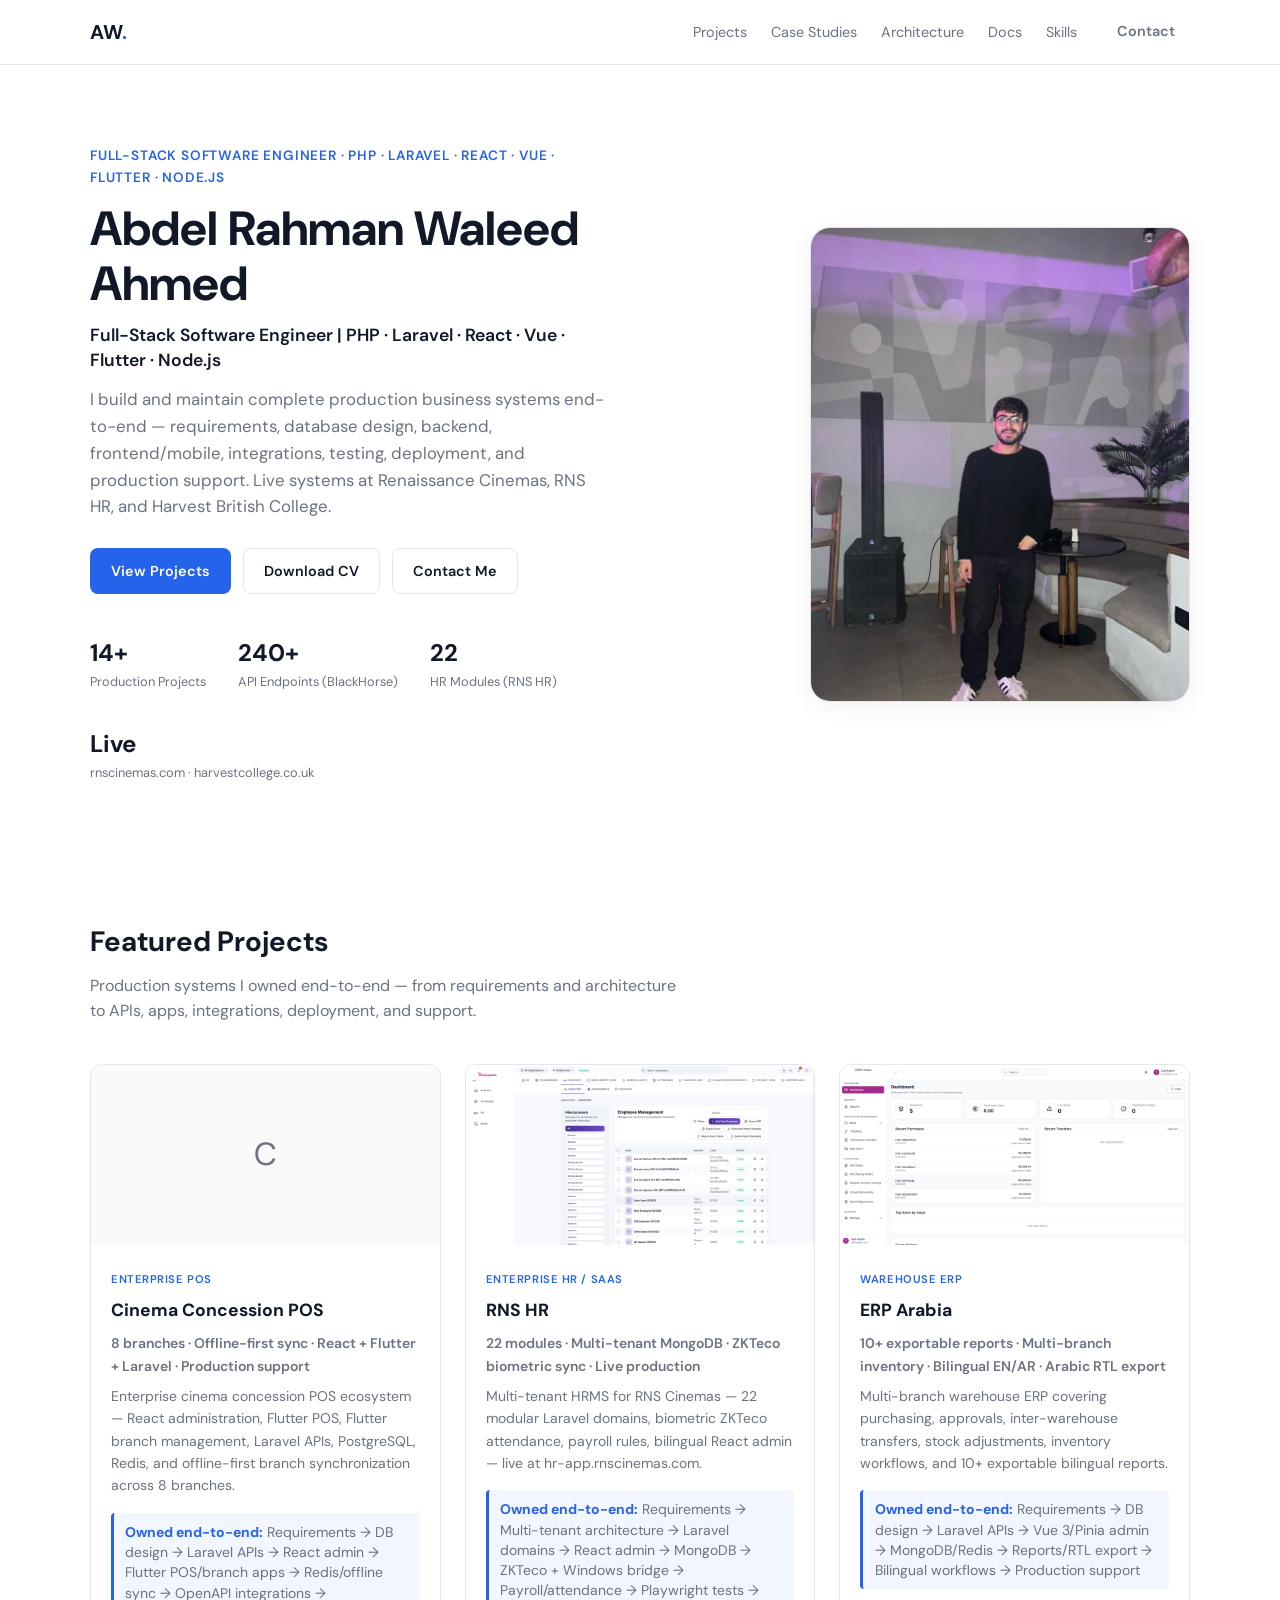
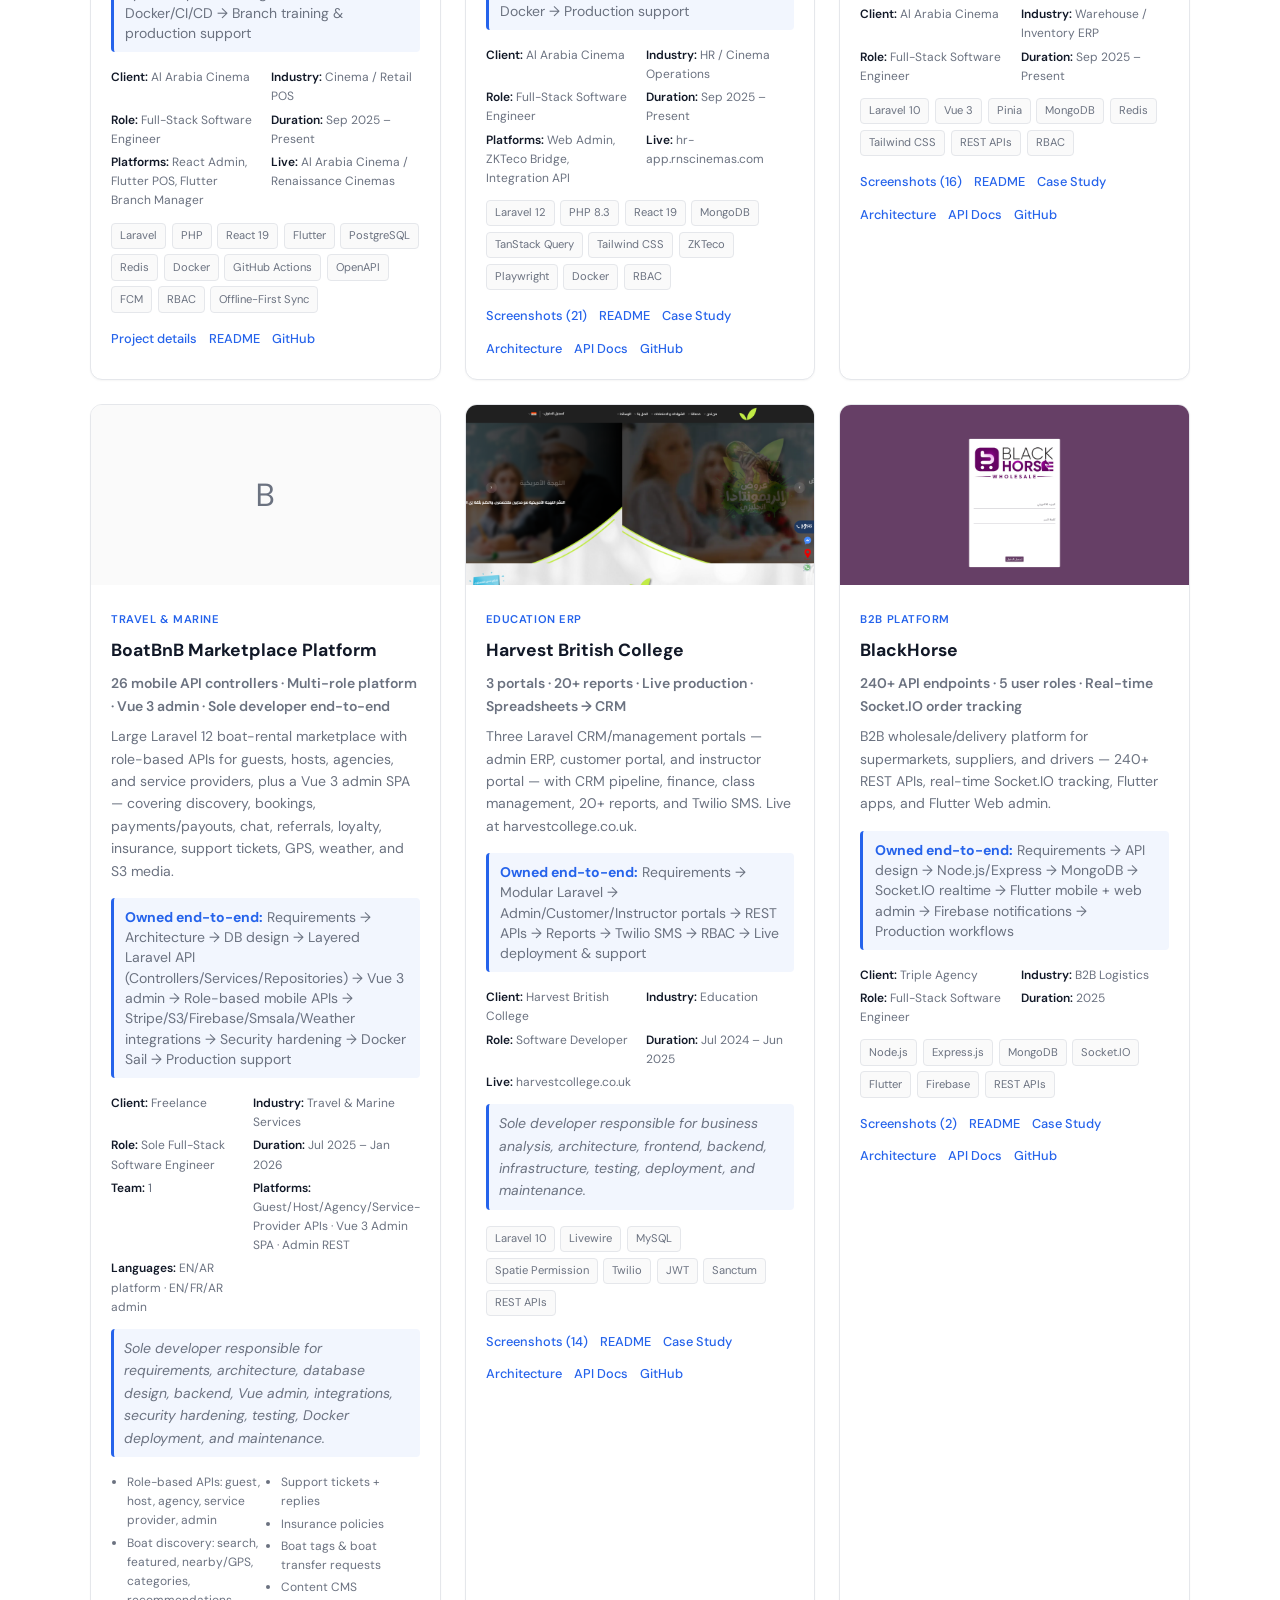
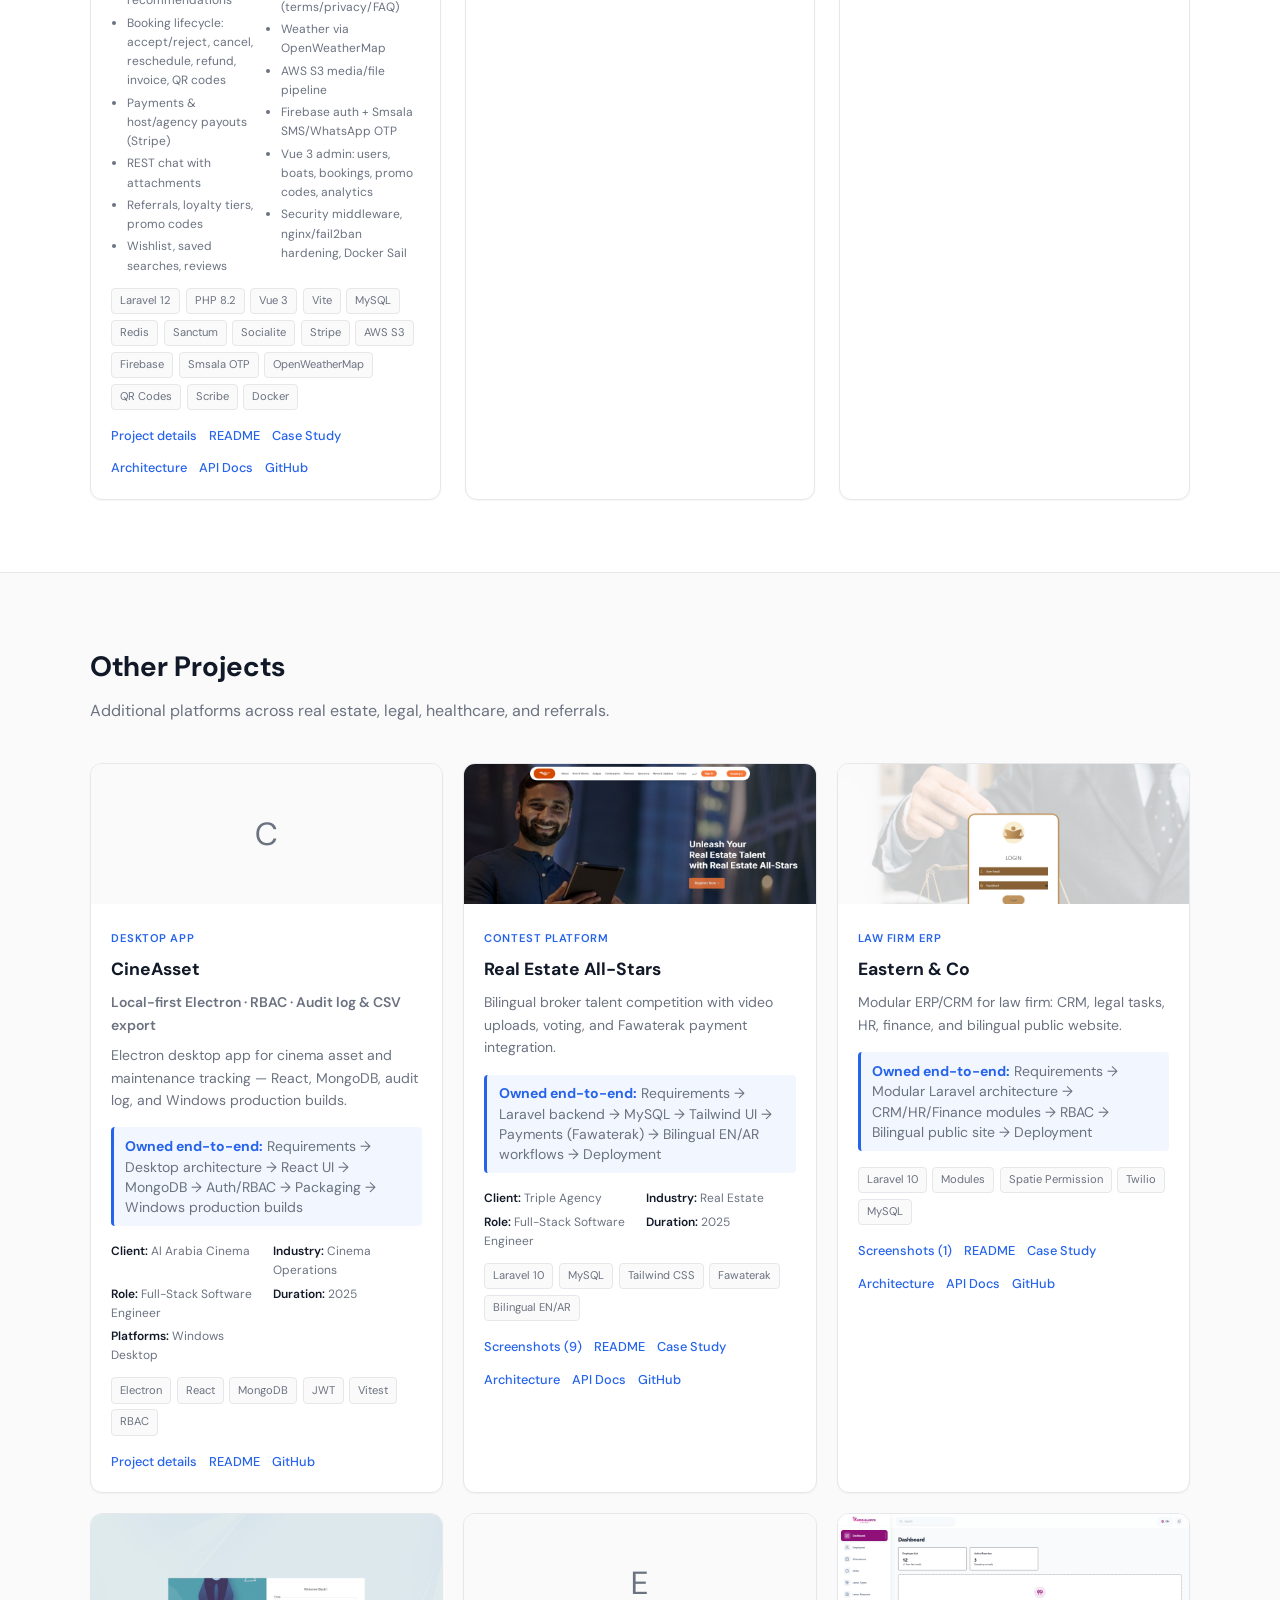
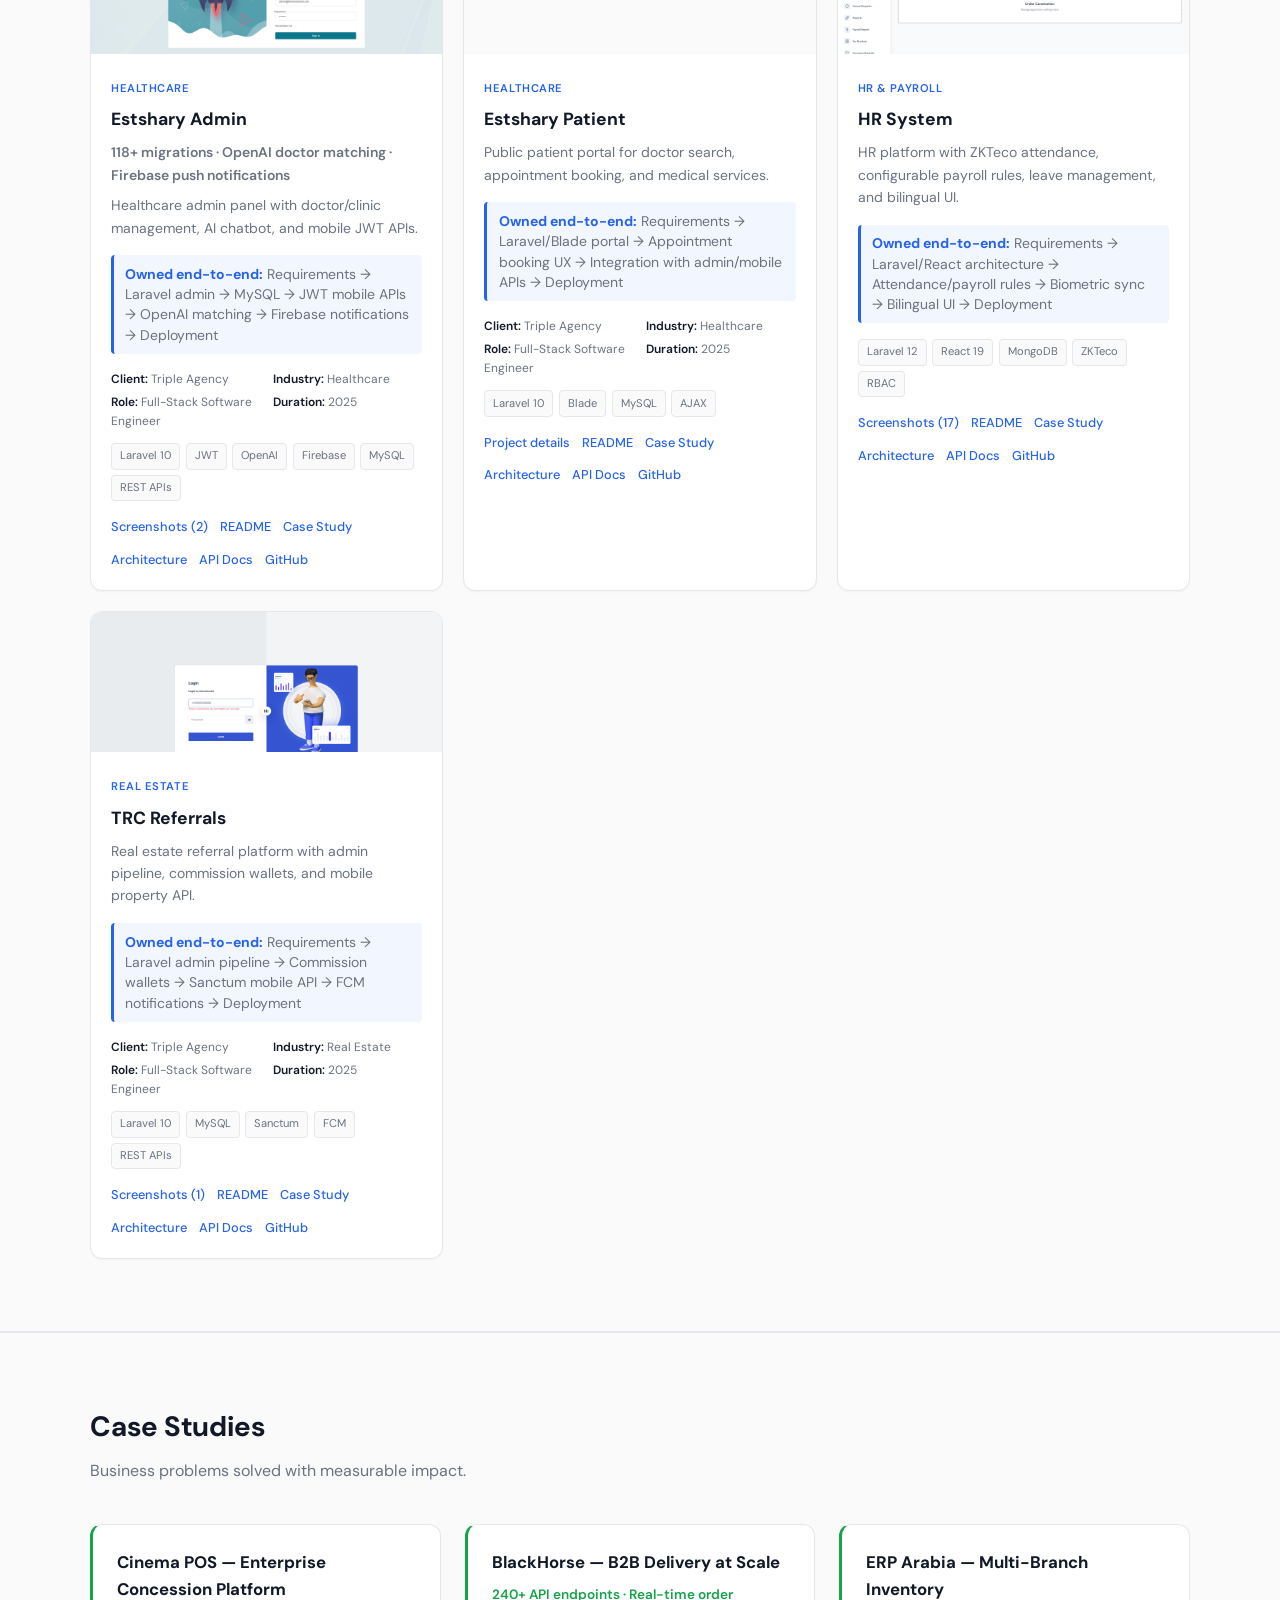
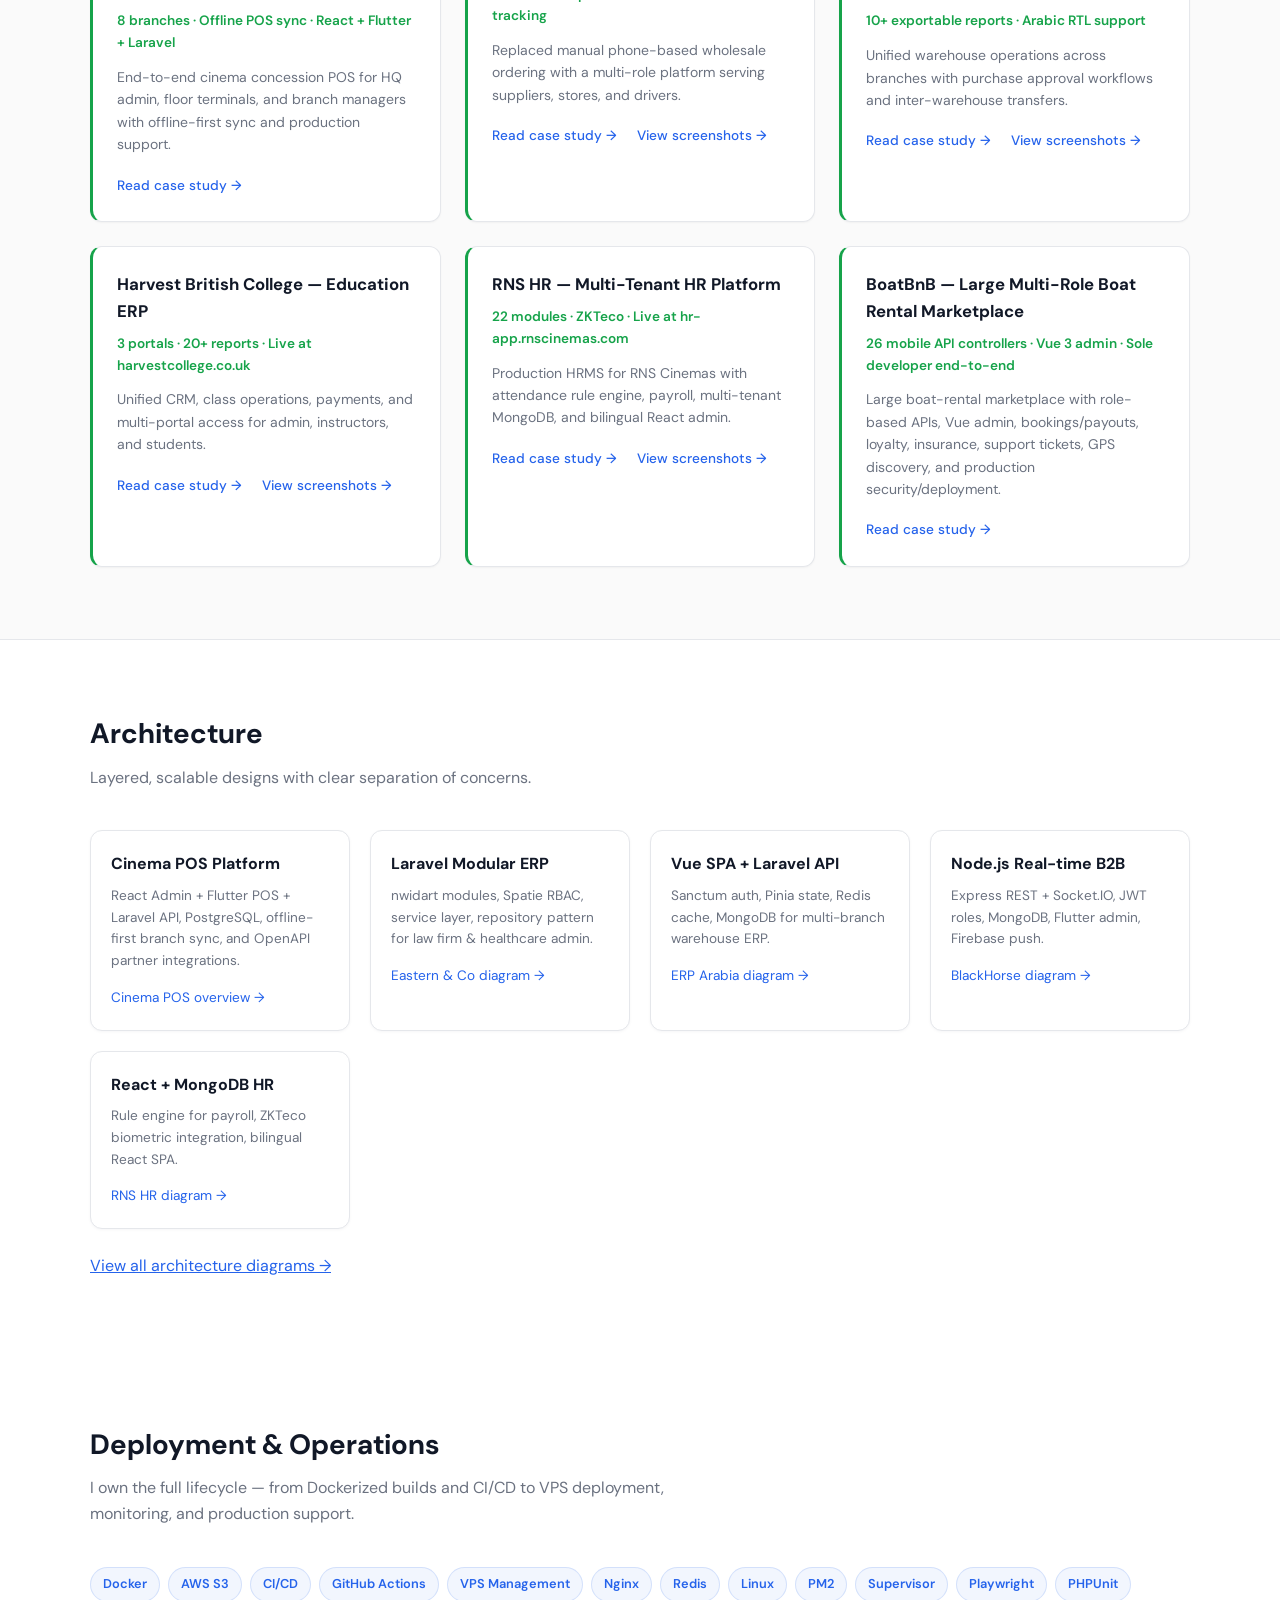
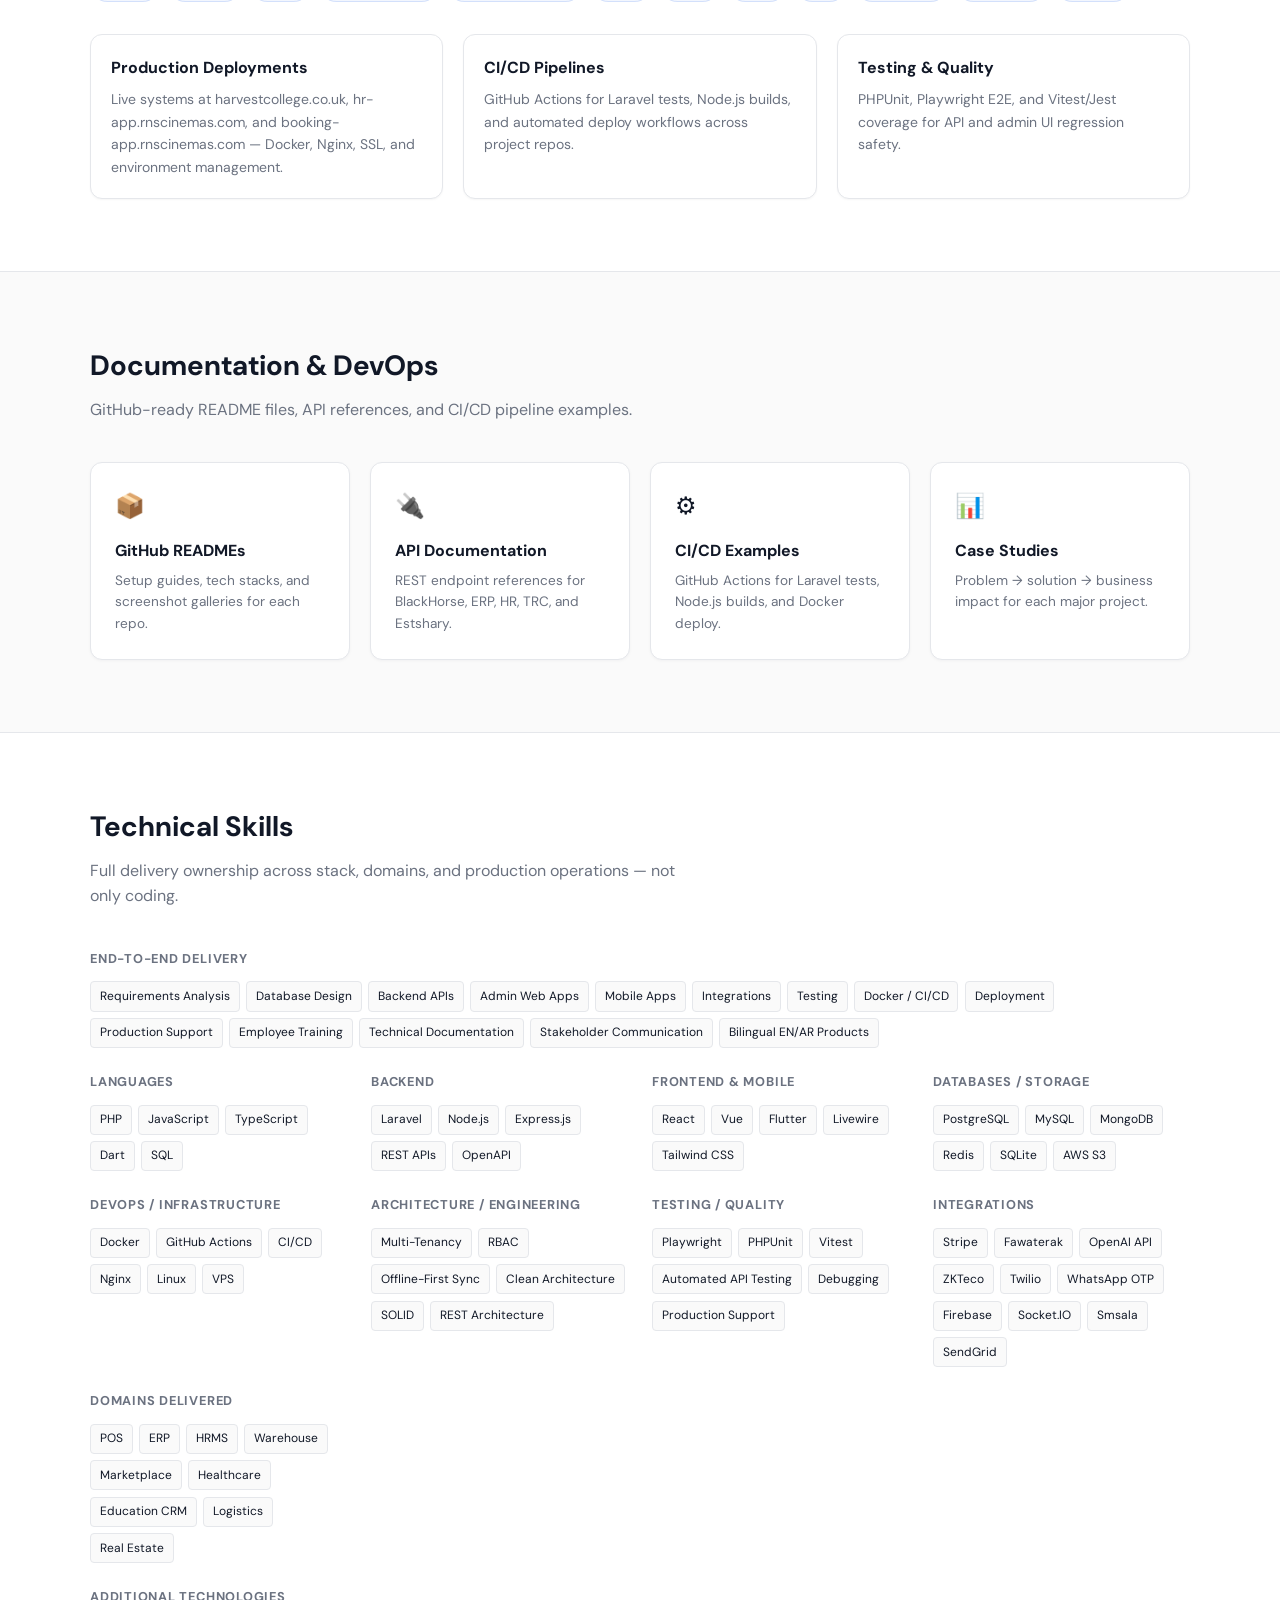
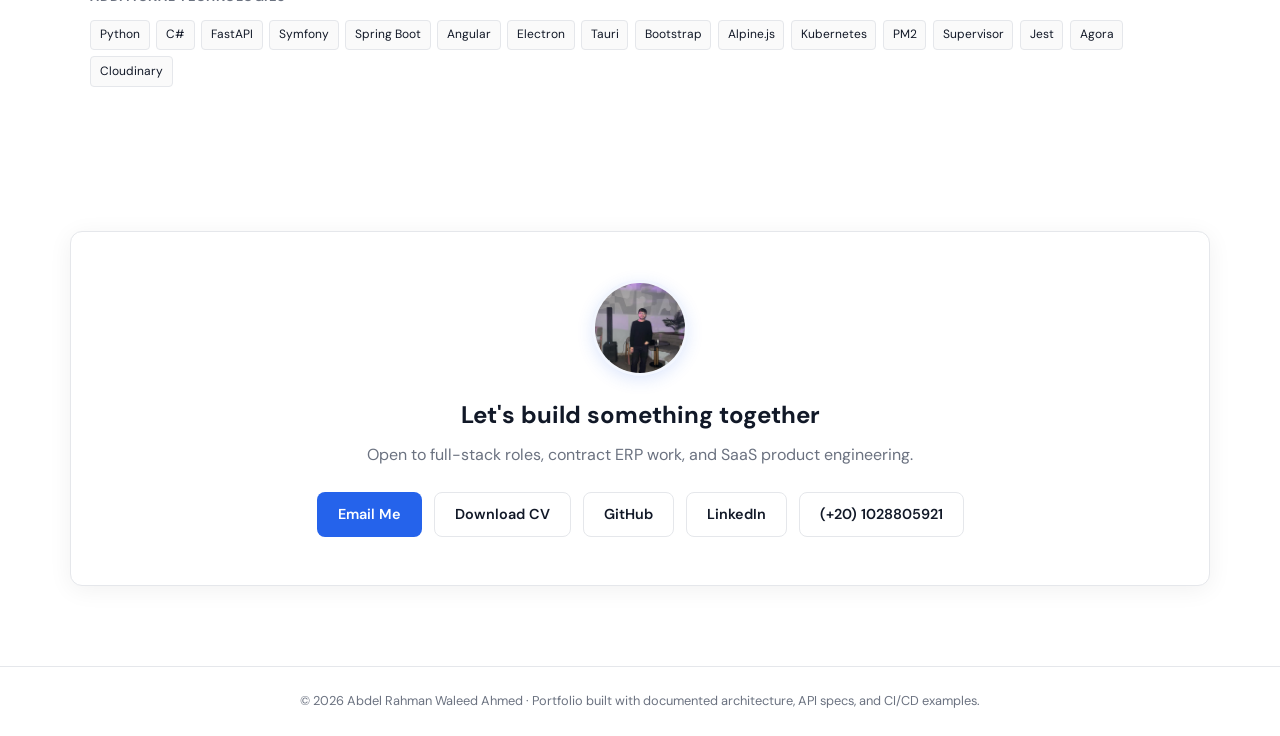
==== commit a9972b28: "Tighten technical skills to emphasize production-proven stack. Move less-demonstrated technologies i" ====
--- a/index.html
+++ b/index.html
@@ -207,19 +207,19 @@
           <div class="skill-group">
             <h4>Languages</h4>
             <div class="tags">
-              <span>PHP</span><span>JavaScript</span><span>TypeScript</span><span>Python</span><span>Dart</span><span>C#</span><span>SQL</span>
+              <span>PHP</span><span>JavaScript</span><span>TypeScript</span><span>Dart</span><span>SQL</span>
             </div>
           </div>
           <div class="skill-group">
             <h4>Backend</h4>
             <div class="tags">
-              <span>Laravel</span><span>Node.js</span><span>Express.js</span><span>FastAPI</span><span>Symfony</span><span>Spring Boot</span><span>REST APIs</span><span>OpenAPI</span>
+              <span>Laravel</span><span>Node.js</span><span>Express.js</span><span>REST APIs</span><span>OpenAPI</span>
             </div>
           </div>
           <div class="skill-group">
             <h4>Frontend & Mobile</h4>
             <div class="tags">
-              <span>React</span><span>Vue</span><span>Angular</span><span>Flutter</span><span>Livewire</span><span>Tailwind CSS</span><span>Bootstrap</span><span>Alpine.js</span><span>Electron</span><span>Tauri</span>
+              <span>React</span><span>Vue</span><span>Flutter</span><span>Livewire</span><span>Tailwind CSS</span>
             </div>
           </div>
           <div class="skill-group">
@@ -231,31 +231,37 @@
           <div class="skill-group">
             <h4>DevOps / Infrastructure</h4>
             <div class="tags">
-              <span>Docker</span><span>Kubernetes</span><span>GitHub Actions</span><span>CI/CD</span><span>Nginx</span><span>Linux</span><span>VPS</span><span>PM2</span><span>Supervisor</span>
+              <span>Docker</span><span>GitHub Actions</span><span>CI/CD</span><span>Nginx</span><span>Linux</span><span>VPS</span>
             </div>
           </div>
           <div class="skill-group">
             <h4>Architecture / Engineering</h4>
             <div class="tags">
-              <span>Multi-Tenancy</span><span>RBAC</span><span>Offline-First Sync</span><span>Clean Architecture</span><span>SOLID</span><span>Event-Driven</span><span>REST Architecture</span>
+              <span>Multi-Tenancy</span><span>RBAC</span><span>Offline-First Sync</span><span>Clean Architecture</span><span>SOLID</span><span>REST Architecture</span>
             </div>
           </div>
           <div class="skill-group">
             <h4>Testing / Quality</h4>
             <div class="tags">
-              <span>Playwright</span><span>PHPUnit</span><span>Jest</span><span>Vitest</span><span>Automated API Testing</span><span>Debugging</span><span>Production Support</span>
+              <span>Playwright</span><span>PHPUnit</span><span>Vitest</span><span>Automated API Testing</span><span>Debugging</span><span>Production Support</span>
             </div>
           </div>
           <div class="skill-group">
             <h4>Integrations</h4>
             <div class="tags">
-              <span>Stripe</span><span>Fawaterak</span><span>OpenAI API</span><span>ZKTeco</span><span>Agora</span><span>Twilio</span><span>WhatsApp OTP</span><span>Firebase</span><span>Socket.IO</span><span>Cloudinary</span><span>SendGrid</span><span>Smsala</span>
+              <span>Stripe</span><span>Fawaterak</span><span>OpenAI API</span><span>ZKTeco</span><span>Twilio</span><span>WhatsApp OTP</span><span>Firebase</span><span>Socket.IO</span><span>Smsala</span><span>SendGrid</span>
             </div>
           </div>
           <div class="skill-group">
             <h4>Domains Delivered</h4>
             <div class="tags">
               <span>POS</span><span>ERP</span><span>HRMS</span><span>Warehouse</span><span>Marketplace</span><span>Healthcare</span><span>Education CRM</span><span>Logistics</span><span>Real Estate</span>
+            </div>
+          </div>
+          <div class="skill-group skill-group-wide">
+            <h4>Additional Technologies</h4>
+            <div class="tags">
+              <span>Python</span><span>C#</span><span>FastAPI</span><span>Symfony</span><span>Spring Boot</span><span>Angular</span><span>Electron</span><span>Tauri</span><span>Bootstrap</span><span>Alpine.js</span><span>Kubernetes</span><span>PM2</span><span>Supervisor</span><span>Jest</span><span>Agora</span><span>Cloudinary</span>
             </div>
           </div>
         </div>
